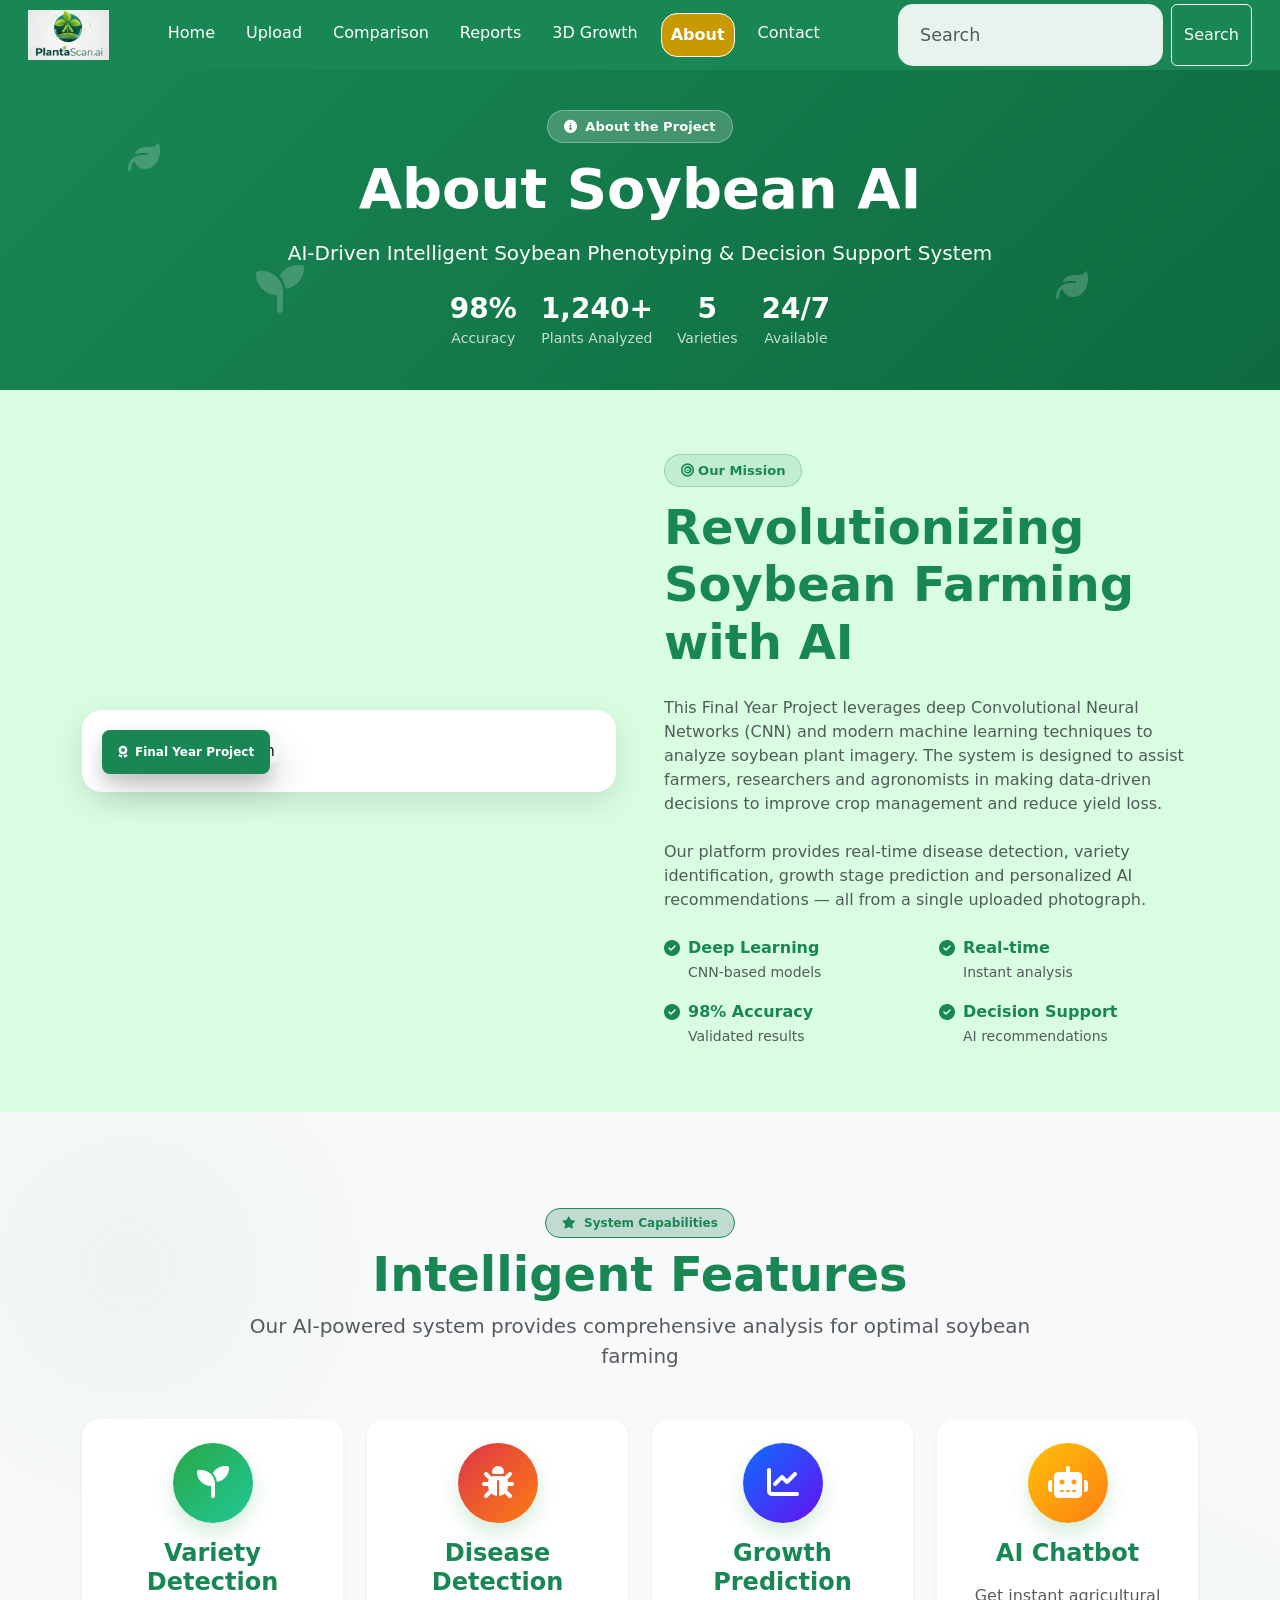
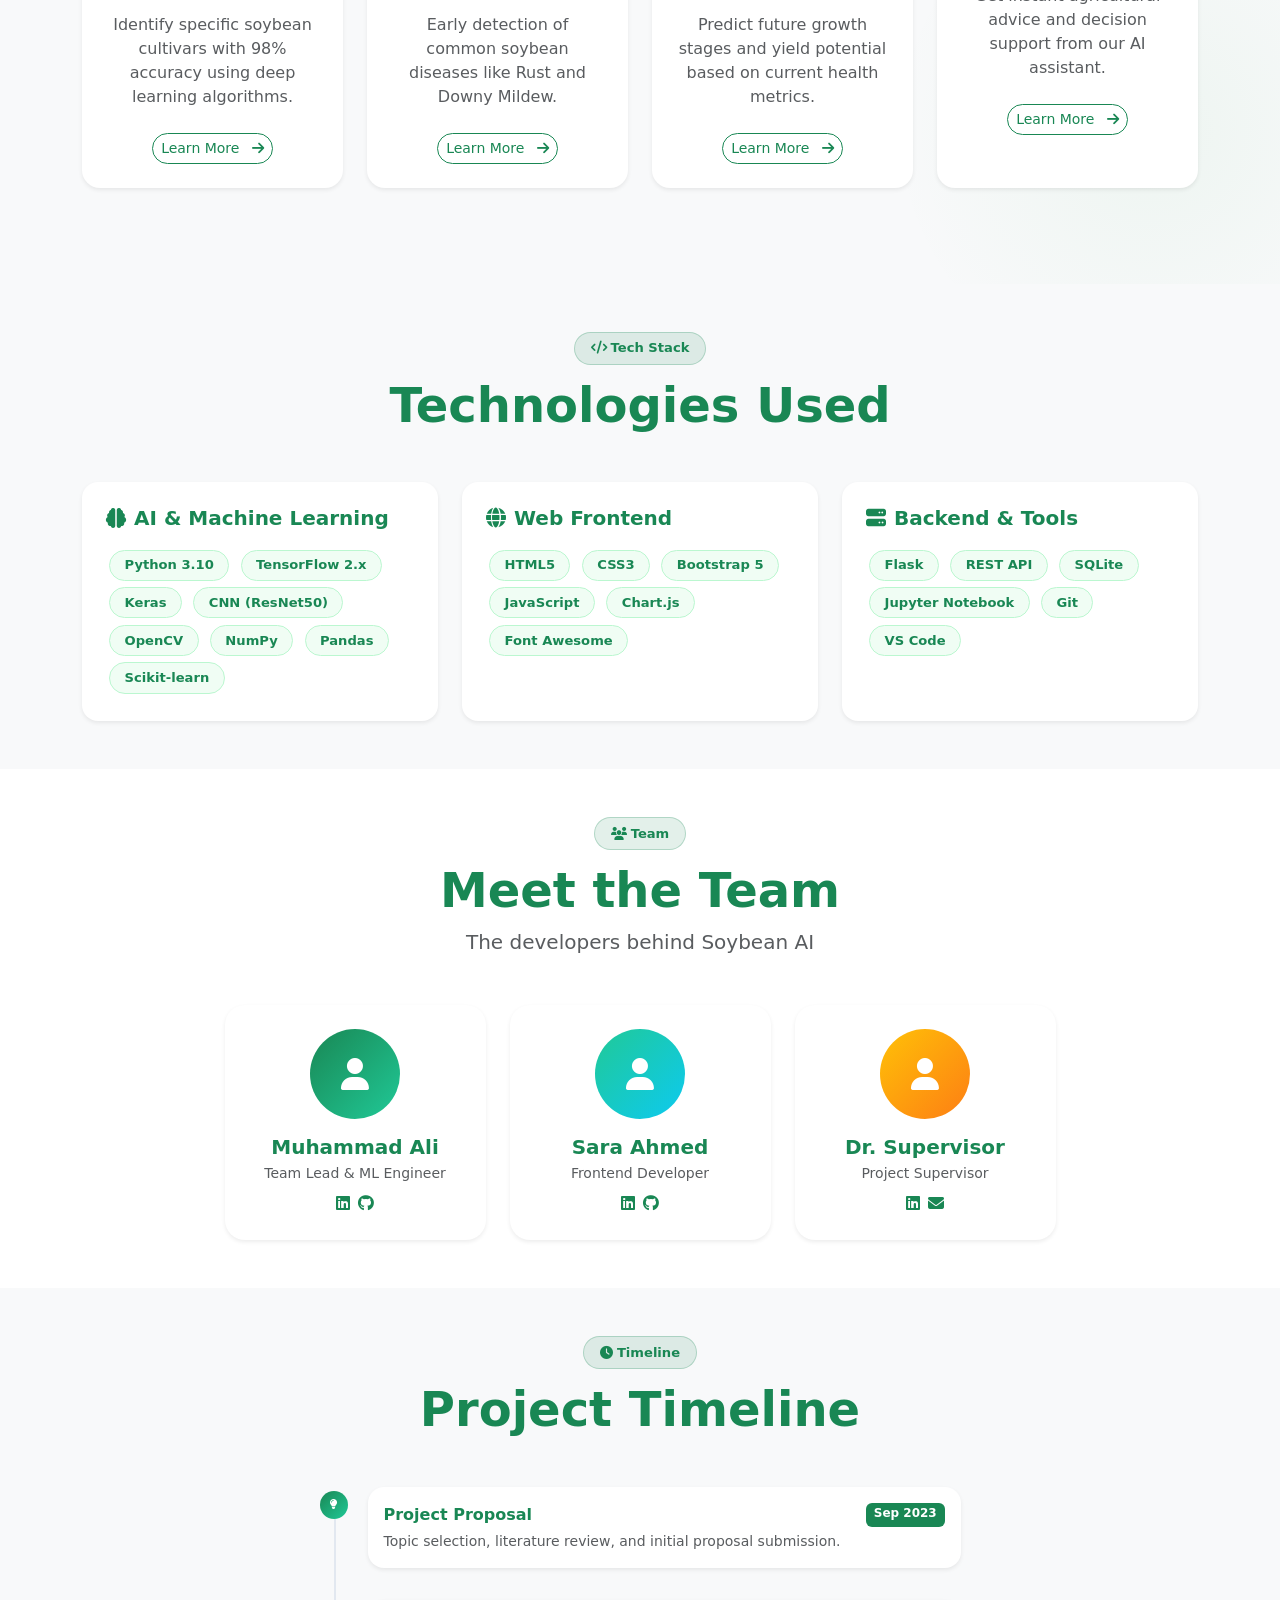
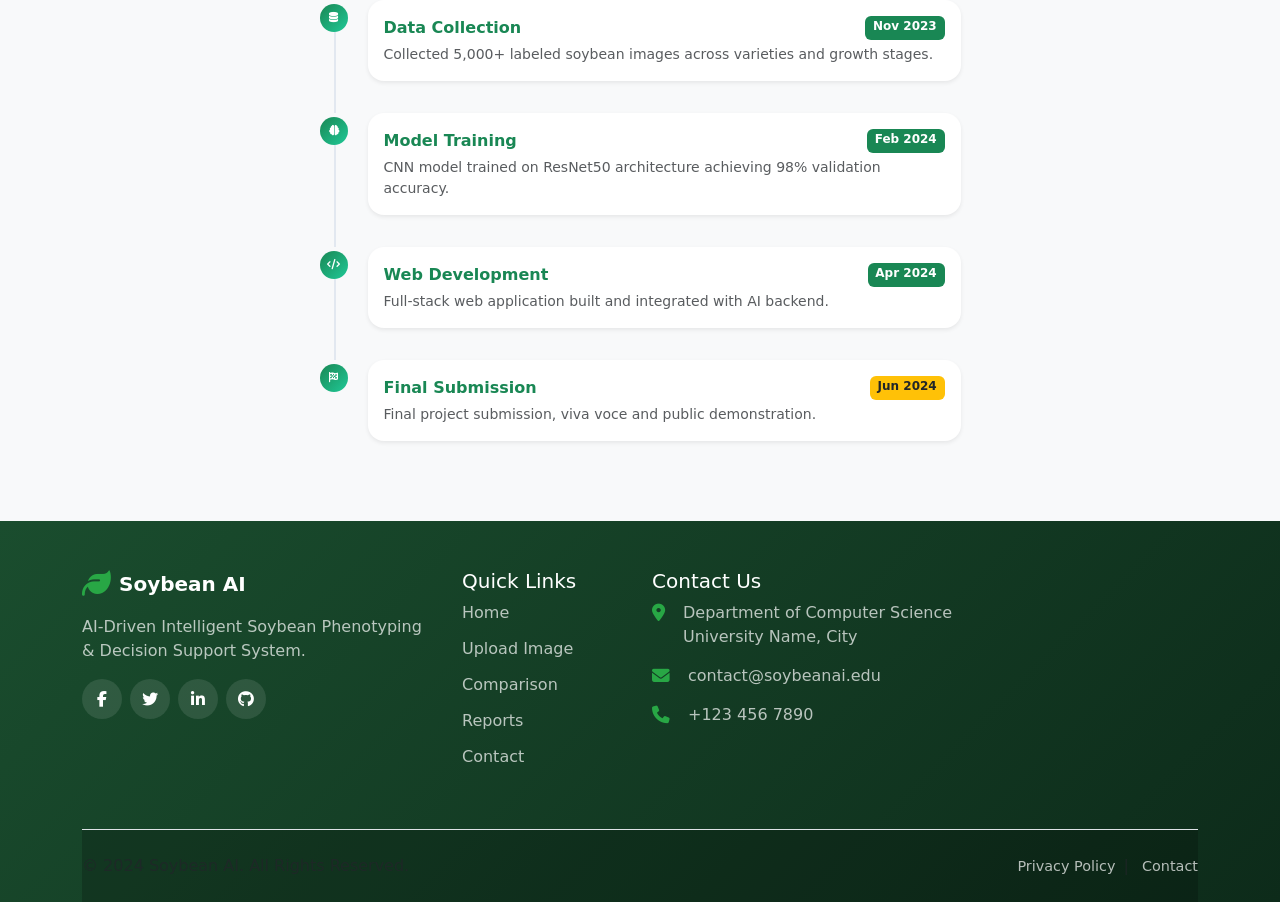
==== about.html @ 7704712b "first commit" ====
<!doctype html>
<html lang="en">
  <head>
    <meta charset="UTF-8" />
    <meta name="viewport" content="width=device-width, initial-scale=1.0" />
    <title>About – Soybean AI</title>
    <link
      href="https://cdn.jsdelivr.net/npm/bootstrap@5.3.8/dist/css/bootstrap.min.css"
      rel="stylesheet"
    />
    <link
      rel="stylesheet"
      href="https://cdnjs.cloudflare.com/ajax/libs/font-awesome/6.4.0/css/all.min.css"
    />
    <link rel="stylesheet" href="style.css" />
    <style>
      .section-badge {
        background: rgba(25, 135, 84, 0.12);
        color: #198754;
        border: 1px solid rgba(25, 135, 84, 0.25);
        border-radius: 50px;
        padding: 0.35rem 1rem;
        font-size: 0.82rem;
        font-weight: 600;
        display: inline-block;
        margin-bottom: 0.75rem;
      }
      .feature-card {
        border-radius: 18px;
        border: 1px solid #e2e8f0;
        background: #fff;
        transition: all 0.3s;
      }
      .feature-card:hover {
        transform: translateY(-6px);
        box-shadow: 0 15px 35px rgba(25, 135, 84, 0.15);
        border-color: #198754;
      }
      .icon-circle {
        width: 64px;
        height: 64px;
        border-radius: 50%;
        display: flex;
        align-items: center;
        justify-content: center;
        font-size: 1.6rem;
        color: #fff;
        margin: 0 auto 1rem;
        background: linear-gradient(135deg, #198754, #20c997);
      }
      .team-card {
        border-radius: 20px;
        overflow: hidden;
        border: none;
        transition: all 0.3s;
      }
      .team-card:hover {
        transform: translateY(-6px);
        box-shadow: 0 15px 35px rgba(0, 0, 0, 0.12);
      }
      .team-avatar {
        width: 90px;
        height: 90px;
        border-radius: 50%;
        background: linear-gradient(135deg, #198754, #20c997);
        display: flex;
        align-items: center;
        justify-content: center;
        font-size: 2rem;
        color: #fff;
        margin: 0 auto 1rem;
      }
      .tech-badge {
        background: #f0fdf4;
        color: #198754;
        border: 1px solid #bbf7d0;
        border-radius: 50px;
        padding: 0.3rem 0.9rem;
        font-size: 0.82rem;
        font-weight: 600;
        display: inline-block;
        margin: 0.2rem;
      }
      .timeline-item {
        position: relative;
        padding-left: 3rem;
        margin-bottom: 2rem;
      }
      .timeline-item::before {
        content: "";
        position: absolute;
        left: 14px;
        top: 28px;
        bottom: -2rem;
        width: 2px;
        background: #e2e8f0;
      }
      .timeline-item:last-child::before {
        display: none;
      }
      .timeline-dot {
        width: 28px;
        height: 28px;
        background: linear-gradient(135deg, #198754, #20c997);
        border-radius: 50%;
        position: absolute;
        left: 0;
        top: 4px;
        display: flex;
        align-items: center;
        justify-content: center;
        color: #fff;
        font-size: 0.7rem;
      }
      .stat-box {
        border-radius: 18px;
        background: linear-gradient(135deg, #198754, #20c997);
        color: #fff;
        padding: 2rem 1.5rem;
        text-align: center;
      }
    </style>
  </head>
  <body>
    <!-- NAVBAR -->
    <nav class="navbar navbar-expand-md navbar-dark sticky-top custom-navbar">
      <div class="container-fluid">
        <a class="navbar-brand" href="index.html"
          ><img
            src="images/Capture.PNG"
            alt="Logo"
            class="pill-rounded"
            style="height: 50px"
        /></a>
        <button
          class="navbar-toggler"
          type="button"
          data-bs-toggle="offcanvas"
          data-bs-target="#mobileMenu"
        >
          <span class="navbar-toggler-icon"></span>
        </button>
        <div class="d-none d-md-flex w-100 align-items-center">
          <ul class="navbar-nav d-flex mx-auto">
            <li class="nav-item">
              <a class="nav-link" href="index.html">Home</a>
            </li>
            <li class="nav-item">
              <a class="nav-link" href="upload.html">Upload</a>
            </li>
            <li class="nav-item">
              <a class="nav-link" href="comparison.html">Comparison</a>
            </li>
            <li class="nav-item">
              <a class="nav-link" href="reports.html">Reports</a>
            </li>
            <li class="nav-item">
              <a class="nav-link" href="growth3d.html">3D Growth</a>
            </li>
            <li class="nav-item">
              <a class="nav-link active" href="about.html">About</a>
            </li>
            <li class="nav-item">
              <a class="nav-link" href="contact.html">Contact</a>
            </li>
          </ul>
          <form class="d-flex ms-auto">
            <input
              class="form-control me-2"
              type="search"
              placeholder="Search"
            /><button class="btn btn-outline-light">Search</button>
          </form>
        </div>
      </div>
    </nav>
    <div
      class="offcanvas offcanvas-end text-bg-success"
      tabindex="-1"
      id="mobileMenu"
    >
      <div class="offcanvas-header">
        <h5 class="offcanvas-title">Menu</h5>
        <button
          type="button"
          class="btn-close btn-close-white"
          data-bs-dismiss="offcanvas"
        ></button>
      </div>
      <div class="offcanvas-body">
        <ul class="navbar-nav">
          <li class="nav-item">
            <a class="nav-link" href="index.html">Home</a>
          </li>
          <li class="nav-item">
            <a class="nav-link" href="upload.html">Upload</a>
          </li>
          <li class="nav-item">
            <a class="nav-link" href="comparison.html">Comparison</a>
          </li>
          <li class="nav-item">
            <a class="nav-link" href="reports.html">Reports</a>
          </li>
          <li class="nav-item">
            <a class="nav-link" href="growth3d.html">3D Growth</a>
          </li>
          <li class="nav-item">
            <a class="nav-link active" href="about.html">About</a>
          </li>
          <li class="nav-item">
            <a class="nav-link" href="contact.html">Contact</a>
          </li>
        </ul>
      </div>
    </div>

    <!-- PAGE HEADER -->
    <section
      style="
        min-height: 320px;
        background: linear-gradient(135deg, #198754 0%, #0d6b3f 100%);
        position: relative;
        overflow: hidden;
      "
      class="d-flex align-items-center"
    >
      <div class="floating-leaf leaf-1"><i class="fas fa-leaf"></i></div>
      <div class="floating-leaf leaf-2"><i class="fas fa-leaf"></i></div>
      <div class="floating-leaf leaf-3"><i class="fas fa-seedling"></i></div>
      <div
        class="container text-white text-center position-relative"
        style="z-index: 2"
      >
        <div
          class="section-badge"
          style="
            background: rgba(255, 255, 255, 0.2);
            color: #fff;
            border-color: rgba(255, 255, 255, 0.3);
          "
        >
          <i class="fas fa-info-circle me-2"></i>About the Project
        </div>
        <h1 class="display-4 fw-bold mb-3">About Soybean AI</h1>
        <p class="lead opacity-90 mb-4">
          AI-Driven Intelligent Soybean Phenotyping & Decision Support System
        </p>
        <div class="d-flex justify-content-center gap-4 flex-wrap">
          <div class="text-center">
            <h3 class="fw-bold mb-0">98%</h3>
            <small class="opacity-75">Accuracy</small>
          </div>
          <div class="text-center">
            <h3 class="fw-bold mb-0">1,240+</h3>
            <small class="opacity-75">Plants Analyzed</small>
          </div>
          <div class="text-center">
            <h3 class="fw-bold mb-0">5</h3>
            <small class="opacity-75">Varieties</small>
          </div>
          <div class="text-center">
            <h3 class="fw-bold mb-0">24/7</h3>
            <small class="opacity-75">Available</small>
          </div>
        </div>
      </div>
    </section>

    <!-- MISSION -->
    <section class="py-5 about-section">
      <div class="container py-3">
        <div class="row align-items-center g-5">
          <div class="col-lg-6">
            <div class="about-image-wrapper">
              <img
                src="images/hero card1.jpg"
                alt="Soybean Research"
                class="img-fluid about-image rounded-4"
              />
              <div
                class="about-badge position-absolute"
                style="top: 20px; left: 20px; z-index: 10"
              >
                <div class="badge bg-success text-white p-3 rounded-3 shadow">
                  <i class="fas fa-award me-2"></i
                  ><span class="fw-bold">Final Year Project</span>
                </div>
              </div>
            </div>
          </div>
          <div class="col-lg-6">
            <div class="section-badge">
              <i class="fas fa-bullseye me-1"></i>Our Mission
            </div>
            <h2 class="display-5 fw-bold text-success mb-4">
              Revolutionizing Soybean Farming with AI
            </h2>
            <p class="text-muted mb-4">
              This Final Year Project leverages deep Convolutional Neural
              Networks (CNN) and modern machine learning techniques to analyze
              soybean plant imagery. The system is designed to assist farmers,
              researchers and agronomists in making data-driven decisions to
              improve crop management and reduce yield loss.
            </p>
            <p class="text-muted mb-4">
              Our platform provides real-time disease detection, variety
              identification, growth stage prediction and personalized AI
              recommendations — all from a single uploaded photograph.
            </p>
            <div class="row g-3">
              <div class="col-6">
                <div class="d-flex align-items-start gap-2">
                  <i class="fas fa-check-circle text-success mt-1"></i>
                  <div>
                    <strong class="text-success d-block">Deep Learning</strong
                    ><small class="text-muted">CNN-based models</small>
                  </div>
                </div>
              </div>
              <div class="col-6">
                <div class="d-flex align-items-start gap-2">
                  <i class="fas fa-check-circle text-success mt-1"></i>
                  <div>
                    <strong class="text-success d-block">Real-time</strong
                    ><small class="text-muted">Instant analysis</small>
                  </div>
                </div>
              </div>
              <div class="col-6">
                <div class="d-flex align-items-start gap-2">
                  <i class="fas fa-check-circle text-success mt-1"></i>
                  <div>
                    <strong class="text-success d-block">98% Accuracy</strong
                    ><small class="text-muted">Validated results</small>
                  </div>
                </div>
              </div>
              <div class="col-6">
                <div class="d-flex align-items-start gap-2">
                  <i class="fas fa-check-circle text-success mt-1"></i>
                  <div>
                    <strong class="text-success d-block"
                      >Decision Support</strong
                    ><small class="text-muted">AI recommendations</small>
                  </div>
                </div>
              </div>
            </div>
          </div>
        </div>
      </div>
    </section>

    <!-- FEATURES -->
    <!-- Features Section -->
    <section class="features-section py-5 bg-light">
      <div class="container py-5">
        <!-- Section Header -->
        <div class="text-center mb-5 animate-fade-in">
          <span
            class="badge bg-success bg-opacity-25 text-success border border-success mb-2 px-3 py-2 rounded-pill"
          >
            <i class="fas fa-star me-2"></i>System Capabilities
          </span>
          <h2 class="display-5 fw-bold text-success">Intelligent Features</h2>
          <p class="lead text-muted w-75 mx-auto">
            Our AI-powered system provides comprehensive analysis for optimal
            soybean farming
          </p>
        </div>

        <!-- Features Grid -->
        <div class="row g-4">
          <!-- Feature 1: Variety Detection -->
          <div class="col-lg-3 col-md-6">
            <div
              class="feature-card h-100 border-0 shadow-sm p-4 text-center position-relative overflow-hidden"
            >
              <div class="feature-icon-wrapper mb-3">
                <div class="feature-icon">
                  <i class="fas fa-seedling"></i>
                </div>
              </div>
              <h4 class="fw-bold mb-3 text-success">Variety Detection</h4>
              <p class="text-muted mb-4">
                Identify specific soybean cultivars with 98% accuracy using deep
                learning algorithms.
              </p>
              <a href="#" class="btn btn-outline-success btn-sm rounded-pill">
                Learn More <i class="fas fa-arrow-right ms-2"></i>
              </a>
            </div>
          </div>

          <!-- Feature 2: Disease Detection -->
          <div class="col-lg-3 col-md-6">
            <div
              class="feature-card h-100 border-0 shadow-sm p-4 text-center position-relative overflow-hidden"
            >
              <div
                class="feature-icon-wrapper mb-3"
                style="background: linear-gradient(135deg, #dc3545, #fd7e14)"
              >
                <div class="feature-icon">
                  <i class="fas fa-bug"></i>
                </div>
              </div>
              <h4 class="fw-bold mb-3 text-success">Disease Detection</h4>
              <p class="text-muted mb-4">
                Early detection of common soybean diseases like Rust and Downy
                Mildew.
              </p>
              <a href="#" class="btn btn-outline-success btn-sm rounded-pill">
                Learn More <i class="fas fa-arrow-right ms-2"></i>
              </a>
            </div>
          </div>

          <!-- Feature 3: Growth Prediction -->
          <div class="col-lg-3 col-md-6">
            <div
              class="feature-card h-100 border-0 shadow-sm p-4 text-center position-relative overflow-hidden"
            >
              <div
                class="feature-icon-wrapper mb-3"
                style="background: linear-gradient(135deg, #0d6efd, #6610f2)"
              >
                <div class="feature-icon">
                  <i class="fas fa-chart-line"></i>
                </div>
              </div>
              <h4 class="fw-bold mb-3 text-success">Growth Prediction</h4>
              <p class="text-muted mb-4">
                Predict future growth stages and yield potential based on
                current health metrics.
              </p>
              <a href="#" class="btn btn-outline-success btn-sm rounded-pill">
                Learn More <i class="fas fa-arrow-right ms-2"></i>
              </a>
            </div>
          </div>

          <!-- Feature 4: AI Chatbot -->
          <div class="col-lg-3 col-md-6">
            <div
              class="feature-card h-100 border-0 shadow-sm p-4 text-center position-relative overflow-hidden"
            >
              <div
                class="feature-icon-wrapper mb-3"
                style="background: linear-gradient(135deg, #ffc107, #fd7e14)"
              >
                <div class="feature-icon">
                  <i class="fas fa-robot"></i>
                </div>
              </div>
              <h4 class="fw-bold mb-3 text-success">AI Chatbot</h4>
              <p class="text-muted mb-4">
                Get instant agricultural advice and decision support from our AI
                assistant.
              </p>
              <a href="#" class="btn btn-outline-success btn-sm rounded-pill">
                Learn More <i class="fas fa-arrow-right ms-2"></i>
              </a>
            </div>
          </div>
        </div>
      </div>
    </section>

    <!-- TECHNOLOGY STACK -->
    <section class="py-5 bg-light">
      <div class="container">
        <div class="text-center mb-5">
          <div class="section-badge">
            <i class="fas fa-code me-1"></i>Tech Stack
          </div>
          <h2 class="display-5 fw-bold text-success">Technologies Used</h2>
        </div>
        <div class="row g-4">
          <div class="col-md-4">
            <div class="card border-0 shadow-sm rounded-4 p-4 h-100">
              <h5 class="fw-bold text-success mb-3">
                <i class="fas fa-brain me-2"></i>AI & Machine Learning
              </h5>
              <div>
                <span class="tech-badge">Python 3.10</span>
                <span class="tech-badge">TensorFlow 2.x</span>
                <span class="tech-badge">Keras</span>
                <span class="tech-badge">CNN (ResNet50)</span>
                <span class="tech-badge">OpenCV</span>
                <span class="tech-badge">NumPy</span>
                <span class="tech-badge">Pandas</span>
                <span class="tech-badge">Scikit-learn</span>
              </div>
            </div>
          </div>
          <div class="col-md-4">
            <div class="card border-0 shadow-sm rounded-4 p-4 h-100">
              <h5 class="fw-bold text-success mb-3">
                <i class="fas fa-globe me-2"></i>Web Frontend
              </h5>
              <div>
                <span class="tech-badge">HTML5</span>
                <span class="tech-badge">CSS3</span>
                <span class="tech-badge">Bootstrap 5</span>
                <span class="tech-badge">JavaScript</span>
                <span class="tech-badge">Chart.js</span>
                <span class="tech-badge">Font Awesome</span>
              </div>
            </div>
          </div>
          <div class="col-md-4">
            <div class="card border-0 shadow-sm rounded-4 p-4 h-100">
              <h5 class="fw-bold text-success mb-3">
                <i class="fas fa-server me-2"></i>Backend & Tools
              </h5>
              <div>
                <span class="tech-badge">Flask</span>
                <span class="tech-badge">REST API</span>
                <span class="tech-badge">SQLite</span>
                <span class="tech-badge">Jupyter Notebook</span>
                <span class="tech-badge">Git</span>
                <span class="tech-badge">VS Code</span>
              </div>
            </div>
          </div>
        </div>
      </div>
    </section>

    <!-- TEAM -->
    <section class="py-5 bg-white">
      <div class="container">
        <div class="text-center mb-5">
          <div class="section-badge"><i class="fas fa-users me-1"></i>Team</div>
          <h2 class="display-5 fw-bold text-success">Meet the Team</h2>
          <p class="text-muted lead">The developers behind Soybean AI</p>
        </div>
        <div class="row g-4 justify-content-center">
          <div class="col-md-4 col-lg-3">
            <div class="team-card card shadow-sm p-4 text-center">
              <div class="team-avatar"><i class="fas fa-user"></i></div>
              <h5 class="fw-bold text-success mb-1">Muhammad Ali</h5>
              <p class="text-muted small mb-2">Team Lead & ML Engineer</p>
              <div class="d-flex justify-content-center gap-2">
                <a href="#" class="text-success"
                  ><i class="fab fa-linkedin"></i
                ></a>
                <a href="#" class="text-success"
                  ><i class="fab fa-github"></i
                ></a>
              </div>
            </div>
          </div>
          <div class="col-md-4 col-lg-3">
            <div class="team-card card shadow-sm p-4 text-center">
              <div
                class="team-avatar"
                style="background: linear-gradient(135deg, #20c997, #0dcaf0)"
              >
                <i class="fas fa-user"></i>
              </div>
              <h5 class="fw-bold text-success mb-1">Sara Ahmed</h5>
              <p class="text-muted small mb-2">Frontend Developer</p>
              <div class="d-flex justify-content-center gap-2">
                <a href="#" class="text-success"
                  ><i class="fab fa-linkedin"></i
                ></a>
                <a href="#" class="text-success"
                  ><i class="fab fa-github"></i
                ></a>
              </div>
            </div>
          </div>
          <div class="col-md-4 col-lg-3">
            <div class="team-card card shadow-sm p-4 text-center">
              <div
                class="team-avatar"
                style="background: linear-gradient(135deg, #ffc107, #fd7e14)"
              >
                <i class="fas fa-user"></i>
              </div>
              <h5 class="fw-bold text-success mb-1">Dr. Supervisor</h5>
              <p class="text-muted small mb-2">Project Supervisor</p>
              <div class="d-flex justify-content-center gap-2">
                <a href="#" class="text-success"
                  ><i class="fab fa-linkedin"></i
                ></a>
                <a href="#" class="text-success"
                  ><i class="fas fa-envelope"></i
                ></a>
              </div>
            </div>
          </div>
        </div>
      </div>
    </section>

    <!-- TIMELINE -->
    <section class="py-5 bg-light">
      <div class="container">
        <div class="text-center mb-5">
          <div class="section-badge">
            <i class="fas fa-clock me-1"></i>Timeline
          </div>
          <h2 class="display-5 fw-bold text-success">Project Timeline</h2>
        </div>
        <div class="row justify-content-center">
          <div class="col-lg-7">
            <div class="timeline-item">
              <div class="timeline-dot">
                <i class="fas fa-lightbulb" style="font-size: 0.65rem"></i>
              </div>
              <div class="card border-0 shadow-sm rounded-4 p-3">
                <div class="d-flex justify-content-between">
                  <strong class="text-success">Project Proposal</strong
                  ><span class="badge bg-success">Sep 2023</span>
                </div>
                <p class="text-muted small mb-0 mt-1">
                  Topic selection, literature review, and initial proposal
                  submission.
                </p>
              </div>
            </div>
            <div class="timeline-item">
              <div class="timeline-dot">
                <i class="fas fa-database" style="font-size: 0.65rem"></i>
              </div>
              <div class="card border-0 shadow-sm rounded-4 p-3">
                <div class="d-flex justify-content-between">
                  <strong class="text-success">Data Collection</strong
                  ><span class="badge bg-success">Nov 2023</span>
                </div>
                <p class="text-muted small mb-0 mt-1">
                  Collected 5,000+ labeled soybean images across varieties and
                  growth stages.
                </p>
              </div>
            </div>
            <div class="timeline-item">
              <div class="timeline-dot">
                <i class="fas fa-brain" style="font-size: 0.65rem"></i>
              </div>
              <div class="card border-0 shadow-sm rounded-4 p-3">
                <div class="d-flex justify-content-between">
                  <strong class="text-success">Model Training</strong
                  ><span class="badge bg-success">Feb 2024</span>
                </div>
                <p class="text-muted small mb-0 mt-1">
                  CNN model trained on ResNet50 architecture achieving 98%
                  validation accuracy.
                </p>
              </div>
            </div>
            <div class="timeline-item">
              <div class="timeline-dot">
                <i class="fas fa-code" style="font-size: 0.65rem"></i>
              </div>
              <div class="card border-0 shadow-sm rounded-4 p-3">
                <div class="d-flex justify-content-between">
                  <strong class="text-success">Web Development</strong
                  ><span class="badge bg-success">Apr 2024</span>
                </div>
                <p class="text-muted small mb-0 mt-1">
                  Full-stack web application built and integrated with AI
                  backend.
                </p>
              </div>
            </div>
            <div class="timeline-item">
              <div class="timeline-dot">
                <i class="fas fa-flag-checkered" style="font-size: 0.65rem"></i>
              </div>
              <div class="card border-0 shadow-sm rounded-4 p-3">
                <div class="d-flex justify-content-between">
                  <strong class="text-success">Final Submission</strong
                  ><span class="badge bg-warning text-dark">Jun 2024</span>
                </div>
                <p class="text-muted small mb-0 mt-1">
                  Final project submission, viva voce and public demonstration.
                </p>
              </div>
            </div>
          </div>
        </div>
      </div>
    </section>

    <!-- FOOTER -->
    <footer class="footer-section">
      <div class="container">
        <div class="footer-top py-5">
          <div class="row g-4">
            <div class="col-lg-4 col-md-6">
              <a
                href="#"
                class="footer-logo d-flex align-items-center gap-2 mb-3"
                ><i
                  class="fas fa-leaf"
                  style="color: #28a745; font-size: 1.8rem"
                ></i
                ><span class="fw-bold fs-5 text-white">Soybean AI</span></a
              >
              <p style="color: rgba(255, 255, 255, 0.7)">
                AI-Driven Intelligent Soybean Phenotyping & Decision Support
                System.
              </p>
              <div class="footer-social mt-3 d-flex gap-2">
                <a href="#" class="social-icon"
                  ><i class="fab fa-facebook-f"></i
                ></a>
                <a href="#" class="social-icon"
                  ><i class="fab fa-twitter"></i
                ></a>
                <a href="#" class="social-icon"
                  ><i class="fab fa-linkedin-in"></i
                ></a>
                <a href="#" class="social-icon"
                  ><i class="fab fa-github"></i
                ></a>
              </div>
            </div>
            <div class="col-lg-2 col-md-6">
              <h5 class="footer-title">Quick Links</h5>
              <ul class="footer-list">
                <li><a href="index.html">Home</a></li>
                <li><a href="upload.html">Upload Image</a></li>
                <li><a href="comparison.html">Comparison</a></li>
                <li><a href="reports.html">Reports</a></li>
                <li><a href="contact.html">Contact</a></li>
              </ul>
            </div>
            <div class="col-lg-4 col-md-6">
              <h5 class="footer-title">Contact Us</h5>
              <ul class="footer-contact-list">
                <li>
                  <i class="fas fa-map-marker-alt me-2"></i
                  ><span
                    >Department of Computer Science<br />University Name,
                    City</span
                  >
                </li>
                <li>
                  <i class="fas fa-envelope me-2"></i
                  ><span>contact@soybeanai.edu</span>
                </li>
                <li>
                  <i class="fas fa-phone me-2"></i><span>+123 456 7890</span>
                </li>
              </ul>
            </div>
          </div>
        </div>
        <div class="footer-bottom py-4 border-top">
          <div class="row align-items-center">
            <div class="col-md-6 text-center text-md-start">
              <p class="mb-0 text-muted">
                &copy; 2024 Soybean AI. All Rights Reserved.
              </p>
            </div>
            <div class="col-md-6 text-center text-md-end mt-3 mt-md-0">
              <a href="#" class="footer-link">Privacy Policy</a
              ><span class="mx-2 text-muted">|</span>
              <a href="contact.html" class="footer-link">Contact</a>
            </div>
          </div>
        </div>
      </div>
    </footer>

    <script src="https://cdn.jsdelivr.net/npm/bootstrap@5.3.8/dist/js/bootstrap.bundle.min.js"></script>
  </body>
</html>
---- style.css ----
:root {
  --primary-green: #198754;
  --secondary-green: #20c997;
  --dark-green: #198754;
  --light-green: #d8fde0;
}
body {
  margin: 0;
  padding: 0;
  background: #ffffff;
}


/* Navbar background + smooth shadow */
.custom-navbar {
  background-color: #198754;
  transition: box-shadow 0.3s ease;
  height: 70px; /* fixed navbar height */
  padding: 0 1rem;
}
.custom-navbar .navbar-brand img {
  height: 50px; /* logo height fits inside navbar */
  width: auto; /* maintain aspect ratio */
}
/* Shadow on scroll */
.custom-navbar.scrolled {
  box-shadow: 0 4px 12px rgba(0, 0, 0, 0.15);
}

/* Nav links normal + hover underline */
.custom-navbar .nav-link {
  color: rgb(255, 255, 255);
  position: relative;
  padding-bottom: 6px;
}

/* Hover underline animation */
.custom-navbar .nav-link::after {
  content: "";
  position: absolute;
  left: 0;
  bottom: 0;
  width: 0%;
  height: 2px;
  background-color: #e5b003;
  transition: width 0.3s ease;
}

.custom-navbar .nav-link:hover::after {
  width: 100%;
}

/* Active link */
.custom-navbar .nav-link.active {
  font-weight: 600;
  color: white;
  border-radius: 16px;
  background-color: #c89900;
  width: 100%;
  padding: 0.7vw;
  border: 1px solid rgb(255, 255, 255);
}

/* Offcanvas link spacing for mobile */
.offcanvas .nav-link {
  font-size: 1.1rem;
  padding: 10px 0;
}
/* Add space between each desktop navbar link */
.custom-navbar .navbar-nav .nav-item {
  margin-right: 15px; /* adjust as needed */
}

/* Remove extra margin on the last link */
.custom-navbar .navbar-nav .nav-item:last-child {
  margin-right: 0;
}
/* MOBILE OFFCANVAS LINK STYLE */
.offcanvas .nav-link {
  color: white;
  font-size: 1.1rem;
  padding: 12px 10px;
  position: relative;
  transition: all 0.3s ease;
}

/* Hover background + slide effect */
.offcanvas .nav-link:hover {
  background-color: rgba(255, 255, 255, 0.12);
  transform: translateX(6px); /* slight slide right */
  border-radius: 6px;
}
/* ============================================================
   SHARED PAGE HEADER (all inner pages)
   ============================================================ */
.inner-page-header {
  min-height: 280px;
  background: linear-gradient(135deg, #198754 0%, #0d6b3f 100%);
  position: relative;
  overflow: hidden;
  display: flex;
  align-items: center;
}
.inner-page-header .container {
  position: relative;
  z-index: 2;
}

/* ── SECTION BADGE (shared across all pages) ── */
.section-badge {
  background: rgba(25, 135, 84, 0.12);
  color: var(--primary-green);
  border: 1px solid rgba(25, 135, 84, 0.25);
  border-radius: 50px;
  padding: 0.35rem 1rem;
  font-size: 0.82rem;
  font-weight: 600;
  display: inline-block;
  margin-bottom: 0.75rem;
}
.section-badge-white {
  background: rgba(255, 255, 255, 0.2);
  color: #fff;
  border-color: rgba(255, 255, 255, 0.3);
}

/* Underline animation (same as desktop) */
.offcanvas .nav-link::after {
  content: "";
  position: absolute;
  left: 10px;
  bottom: 4px;
  width: 0%;
  height: 2px;
  background-color: #d1e7dd;
  transition: width 0.3s ease;
}

.offcanvas .nav-link:hover::after {
  width: 80%;
}

/* Active link for mobile */
.offcanvas .nav-link.active {
  font-weight: 600;
  background-color: rgba(255, 255, 255, 0.18);
  border-radius: 6px;
}

/* Hero Section Base Styles */
.hero-section {
  height: 100vh;
  min-height: 600px;
  background-image: url("images/back.png");
  background-size: cover;
  background-position: center;
  background-attachment: fixed; /* Parallax Effect */
  position: relative;
  color: white;
}
body::before {
  content: "";
  position: fixed;
  top: 0;
  left: 0;
  width: 100%;
  height: 100%;
  background: rgba(0, 0, 0, 0.5);
  z-index: -1; /* IMPORTANT: send overlay behind content */
}

Dark Green Gradient Overlay .hero-overlay {
  position: fixed;
  top: 0;
  left: 0;
  width: 100%;
  height: 100%;
  background: linear-gradient(
    135deg,
    rgba(22, 160, 132, 0.116) 0%,
    rgba(0, 51, 0, 0.85) 100%
  );
  z-index: 1;
}

/* Background Image Layer */
.hero-bg {
  background: rgba(0, 0, 0, 0.5);
  z-index: -1; /* IMPORTANT: send overlay behind content */
  position: absolute;
  top: 0;
  left: 0;
  width: 100%;
  height: 100%;
  z-index: 0;
}

/* Floating Leaf Animations */
.floating-leaf {
  position: absolute;
  color: rgba(255, 255, 255, 0.2);
  font-size: 2rem;
  z-index: 2;
  animation: float 6s ease-in-out infinite;
}

.leaf-1 {
  top: 20%;
  left: 10%;
  animation-delay: 0s;
}
.leaf-2 {
  top: 60%;
  right: 15%;
  animation-delay: 2s;
}
.leaf-3 {
  bottom: 20%;
  left: 20%;
  animation-delay: 4s;
  font-size: 3rem;
}

@keyframes float {
  0% {
    transform: translateY(0px) rotate(0deg);
    opacity: 0;
  }
  50% {
    opacity: 1;
  }
  100% {
    transform: translateY(-100px) rotate(20deg);
    opacity: 0;
  }
}

/* Text Animation Classes */
.animate-fade-in-down {
  animation: fadeInDown 1s ease-out forwards;
  opacity: 0;
  transform: translateY(-20px);
}

.animate-slide-up {
  animation: slideUp 1s ease-out forwards;
  opacity: 0;
  transform: translateY(30px);
}

.animate-fade-in {
  animation: fadeIn 1.5s ease-out forwards;
  opacity: 0;
}

/* Delays for staggered animation */
.delay-1 {
  animation-delay: 0.3s;
}
.delay-2 {
  animation-delay: 0.6s;
}

@keyframes fadeInDown {
  to {
    opacity: 1;
    transform: translateY(0);
  }
}

@keyframes slideUp {
  to {
    opacity: 1;
    transform: translateY(0);
  }
}

@keyframes fadeIn {
  to {
    opacity: 1;
  }
}

/* Button Pulse Animation */
.hero-btn {
  transition: all 0.3s ease;
  position: relative;
  overflow: hidden;
}

.hero-btn:hover {
  transform: translateY(-3px);
  box-shadow: 0 10px 20px rgba(0, 0, 0, 0.2);
}

.hero-btn::after {
  content: "";
  position: absolute;
  top: 50%;
  left: 50%;
  width: 0;
  height: 0;
  background: rgba(255, 255, 255, 0.2);
  border-radius: 50%;
  transform: translate(-50%, -50%);
  transition:
    width 0.6s,
    height 0.6s;
}

.hero-btn:hover::after {
  width: 300px;
  height: 300px;
}
/* Features Section Base */
.features-section {
  position: relative;
  overflow: hidden;
}

/* Feature Card Styles */
.feature-card {
  background: white;
  border-radius: 15px;
  transition: all 0.4s cubic-bezier(0.175, 0.885, 0.32, 1.275);
  border: 1px solid rgba(40, 167, 69, 0.1);
}

.feature-card:hover {
  transform: translateY(-10px);
  box-shadow: 0 20px 40px rgba(40, 167, 69, 0.15);
  border-color: rgba(40, 167, 69, 0.3);
}

/* Icon Wrapper */
.feature-icon-wrapper {
  width: 80px;
  height: 80px;
  margin: 0 auto;
  display: flex;
  align-items: center;
  justify-content: center;
  border-radius: 50%;
  background: linear-gradient(135deg, #28a745 0%, #20c997 100%);
  box-shadow: 0 10px 20px rgba(40, 167, 69, 0.2);
  transition: all 0.4s ease;
}

.feature-icon {
  font-size: 2rem;
  color: rgb(255, 255, 255);
}

.feature-card:hover .feature-icon-wrapper {
  transform: scale(1.1) rotate(5deg);
  box-shadow: 0 15px 30px rgba(40, 167, 69, 0.3);
}

/* Button Hover Effect */
.btn-outline-success {
  transition: all 0.3s ease;
}

.btn-outline-success:hover {
  background-color: #28a745;
  color: white;
  transform: translateX(5px);
}

/* Section Background Pattern */
.features-section::before {
  content: "";
  position: absolute;
  top: 0;
  left: 0;
  width: 100%;
  height: 100%;
  background-image:
    radial-gradient(
      circle at 10% 20%,
      rgba(40, 167, 69, 0.05) 0%,
      transparent 20%
    ),
    radial-gradient(
      circle at 90% 80%,
      rgba(40, 167, 69, 0.05) 0%,
      transparent 20%
    );
  z-index: 0;
  pointer-events: none;
}

/* Badge Animation */
.animate-fade-in {
  animation: fadeIn 1s ease-out forwards;
  opacity: 0;
}

@keyframes fadeIn {
  to {
    opacity: 1;
  }
}
/* About Section Base */
.about-section {
  background-color: #d8fde0;
  position: relative;
  overflow: hidden;
}

/* About Image Wrapper - FIXED */
.about-image-wrapper {
  position: relative;
  padding: 25px;
  background: white;
  border-radius: 20px;
  box-shadow: 0 10px 30px rgba(0, 0, 0, 0.1);
  z-index: 1;
}

/* About Image - IMPROVED */
.about-image {
  width: 100%;
  height: auto;
  object-fit: cover;
  border-radius: 20px;
  box-shadow: 0 20px 40px rgba(0, 0, 0, 0.2);
  border: 4px solid white;
  transition: all 0.4s ease;
  z-index: 1;
}

.about-image:hover {
  transform: scale(1.03);
  box-shadow: 0 25px 50px rgba(0, 0, 0, 0.3);
}

/* Floating Badge - FIXED */
.about-badge {
  position: absolute;
  top: 20px;
  left: 20px;
  z-index: 10; /* Higher than image */
  animation: floatBadge 3s ease-in-out infinite;
}

@keyframes floatBadge {
  0%,
  100% {
    transform: translateY(0);
  }
  50% {
    transform: translateY(-10px);
  }
}

/* About Icon Wrapper */
.about-icon-wrapper {
  width: 40px;
  height: 40px;
  display: flex;
  align-items: center;
  justify-content: center;
  background: rgba(40, 167, 69, 0.1);
  border-radius: 50%;
  font-size: 1.2rem;
}

/* Fade In Animation */
.animate-fade-in {
  animation: fadeIn 1s ease-out forwards;
  opacity: 0;
}

@keyframes fadeIn {
  to {
    opacity: 1;
  }
}
/* Growth Section Base */
.growth-section {
  background-color: #ffffff;
  position: relative;
  overflow: hidden;
}

/* Chart Card */
.chart-card {
  background: white;
  border-radius: 20px;
  box-shadow: 0 15px 40px rgba(0, 0, 0, 0.1);
  border: 1px solid rgba(40, 167, 69, 0.1);
}

/* Chart Container */
.chart-container {
  position: relative;
  height: 400px;
  width: 100%;
}

/* Legend Items */
.legend-item {
  padding: 10px;
  border-radius: 10px;
  transition: all 0.3s ease;
}

.legend-item:hover {
  background-color: rgba(40, 167, 70, 0.153);
  transform: translateX(5px);
}

.legend-color {
  width: 15px;
  height: 15px;
  border-radius: 50%;
  box-shadow: 0 2px 5px rgba(0, 0, 0, 0.2);
}

/* Insight Cards */
.insight-card {
  background: #f8f9fa;
  transition: all 0.3s ease;
}

.insight-card:hover {
  transform: translateY(-5px);
  box-shadow: 0 10px 20px rgba(0, 0, 0, 0.1);
}

/* Fade In Animation */
.animate-fade-in {
  animation: fadeIn 1s ease-out forwards;
  opacity: 0;
}

@keyframes fadeIn {
  to {
    opacity: 1;
  }
}

/* Responsive Adjustments */
@media (max-width: 768px) {
  .chart-container {
    height: 300px;
  }

  .display-5 {
    font-size: 2rem;
  }

  .legend-item {
    margin-bottom: 10px;
  }
}
/* Analyzed Plants Section Base */
.analyzed-plants-section {
  background-color: #f8f9fa;
  position: relative;
  overflow: hidden;
}

/* Table Card */
.analyzed-plants-section .card {
  border-radius: 20px;
  overflow: hidden;
}

/* Table Styling */
.analyzed-plants-section .table {
  margin-bottom: 0;
}

.analyzed-plants-section .table thead th {
  font-weight: 600;
  text-transform: uppercase;
  font-size: 0.85rem;
  letter-spacing: 0.5px;
  padding: 15px;
  border-bottom: 2px solid rgba(40, 167, 69, 0.2);
}

.analyzed-plants-section .table tbody td {
  padding: 15px;
  vertical-align: middle;
  border-bottom: 1px solid rgba(0, 0, 0, 0.05);
}

.analyzed-plants-section .table tbody tr:hover {
  background-color: rgba(40, 167, 69, 0.05);
  transform: scale(1.01);
  transition: all 0.3s ease;
}

/* Health Icon Styles */
.health-icon {
  font-size: 1.2rem;
  margin-right: 8px;
  display: inline-flex;
  align-items: center;
  justify-content: center;
}

.health-icon.success {
  color: #28a745;
  text-shadow: 0 0 10px rgba(40, 167, 69, 0.3);
}

.health-icon.warning {
  color: #ffc107;
  text-shadow: 0 0 10px rgba(255, 193, 7, 0.3);
}

.health-icon.danger {
  color: #dc3545;
  text-shadow: 0 0 10px rgba(220, 53, 69, 0.3);
}

.health-icon.info {
  color: #17a2b8;
  text-shadow: 0 0 10px rgba(23, 162, 184, 0.3);
}

/* Button Hover Effect */
.btn-outline-success {
  transition: all 0.3s ease;
}

.btn-outline-success:hover {
  background-color: #28a745;
  color: white;
  transform: scale(1.05);
}

/* Stat Boxes */
.stat-box {
  transition: all 0.3s ease;
  border: 1px solid rgba(40, 167, 69, 0.1);
}

.stat-box:hover {
  transform: translateY(-5px);
  box-shadow: 0 10px 20px rgba(0, 0, 0, 0.1);
  border-color: rgba(40, 167, 69, 0.3);
}

.stat-icon {
  background: rgba(40, 167, 69, 0.1);
  border-radius: 50%;
  padding: 10px;
}

/* Fade In Animation */
.animate-fade-in {
  animation: fadeIn 1s ease-out forwards;
  opacity: 0;
}

@keyframes fadeIn {
  to {
    opacity: 1;
  }
}

/* Responsive Adjustments */
@media (max-width: 768px) {
  .table-responsive {
    font-size: 0.85rem;
  }

  .display-5 {
    font-size: 2rem;
  }

  .table thead {
    display: none;
  }

  .table tbody tr {
    display: block;
    margin-bottom: 15px;
    padding: 15px;
    background: white;
    border-radius: 10px;
  }

  .table tbody td {
    display: flex;
    justify-content: space-between;
    padding: 8px 0;
    border-bottom: 1px solid rgba(0, 0, 0, 0.05);
  }

  .table tbody td::before {
    content: attr(data-label);
    font-weight: 600;
    color: #28a745;
  }
}
/* Quick Actions Section Base */
.quick-actions-section {
  background: linear-gradient(
    135deg,
    rgba(40, 167, 69, 0.05) 0%,
    rgba(0, 51, 0, 0.05) 100%
  );
  position: relative;
  overflow: hidden;
}

/* Action Card Styles */
.action-card {
  background: white;
  border-radius: 20px;
  transition: all 0.4s cubic-bezier(0.175, 0.885, 0.32, 1.275);
  cursor: pointer;
  border: 2px solid transparent;
}

.action-card:hover {
  transform: translateY(-10px);
  box-shadow: 0 20px 40px rgba(40, 167, 69, 0.2);
  border-color: rgba(40, 167, 69, 0.3);
}

/* Action Icon Wrapper */
.action-icon-wrapper {
  width: 80px;
  height: 80px;
  margin: 0 auto;
  display: flex;
  align-items: center;
  justify-content: center;
  border-radius: 50%;
  background: linear-gradient(135deg, #28a745 0%, #20c997 100%);
  box-shadow: 0 10px 20px rgba(40, 167, 69, 0.2);
  transition: all 0.4s ease;
}

.action-icon-wrapper i {
  font-size: 2rem;
  color: white;
}

.action-card:hover .action-icon-wrapper {
  transform: scale(1.1) rotate(5deg);
  box-shadow: 0 15px 30px rgba(40, 167, 69, 0.3);
}

/* Button Hover Effect */
.btn-outline-success {
  transition: all 0.3s ease;
}

.btn-outline-success:hover {
  background-color: #28a745;
  color: white;
  transform: translateX(5px);
}

/* Quick Actions Grid */
.quick-actions-grid {
  display: flex;
  flex-wrap: wrap;
  gap: 15px;
  justify-content: center;
}

.quick-action-item {
  display: flex;
  align-items: center;
  gap: 10px;
  padding: 12px 20px;
  background: white;
  color: #198754;
  border-radius: 50px;
  box-shadow: 0 5px 15px rgba(0, 0, 0, 0.05);
  transition: all 0.3s ease;
  cursor: pointer;
  border: 1px solid rgba(40, 167, 69, 0.1);
}

.quick-action-item:hover {
  background: #28a745;
  color: white;
  transform: translateY(-3px);
  box-shadow: 0 10px 20px rgba(40, 167, 69, 0.2);
}

.quick-action-item i {
  font-size: 1.2rem;
  color: #28a745;
  transition: all 0.3s ease;
}

.quick-action-item:hover i {
  color: white;
}

/* Fade In Animation */
.animate-fade-in {
  animation: fadeIn 1s ease-out forwards;
  opacity: 0;
}

@keyframes fadeIn {
  to {
    opacity: 1;
  }
}

/* Container */

.chatbot-container {
  position: fixed;
  bottom: 30px;
  right: 30px;
  z-index: 999;
}

/* Button */

.chatbot-float-btn {
  width: 60px;
  height: 60px;
  border-radius: 50%;
  border: none;
  background: #28a745;
  color: white;
  font-size: 22px;
  cursor: pointer;
  box-shadow: 0 10px 25px rgba(0, 0, 0, 0.2);
}
/* Pulse Animation for Chatbot Button */

.chatbot-float-btn {
  width: 60px;
  height: 60px;
  border-radius: 50%;
  border: none;
  background: #28a745;
  color: white;
  font-size: 22px;
  cursor: pointer;
  box-shadow: 0 10px 25px rgba(0, 0, 0, 0.2);
  position: relative;

  animation: pulse 2s infinite;
}

/* Pulse Effect */

@keyframes pulse {
  0% {
    box-shadow: 0 0 0 0 rgba(40, 167, 69, 0.7);
  }

  70% {
    box-shadow: 0 0 0 20px rgba(40, 167, 69, 0);
  }

  100% {
    box-shadow: 0 0 0 0 rgba(40, 167, 69, 0);
  }
}

/* Chat Window */

.chatbot-window {
  position: absolute;
  bottom: 80px;
  right: 0;
  width: 340px;
  height: 460px;
  background: white;
  border-radius: 12px;
  display: none;
  flex-direction: column;
  box-shadow: 0 20px 40px rgba(0, 0, 0, 0.2);
  overflow: hidden;
}

.chatbot-window.active {
  display: flex;
}

/* Header */

.chatbot-header {
  background: linear-gradient(135deg, #28a745, #20c997);
  color: white;
  padding: 15px;
  display: flex;
  justify-content: space-between;
  align-items: center;
}

.chatbot-header-info {
  display: flex;
  align-items: center;
  gap: 10px;
}

.chatbot-avatar {
  width: 40px;
  height: 40px;
  background: rgba(255, 255, 255, 0.2);
  border-radius: 50%;
  display: flex;
  align-items: center;
  justify-content: center;
}

.chatbot-close {
  border: none;
  background: none;
  color: white;
  font-size: 18px;
  cursor: pointer;
}

/* Messages */

.chatbot-messages {
  flex: 1;
  padding: 15px;
  overflow-y: auto;
  background: #f6f6f6;
}

.message {
  margin-bottom: 12px;
}

.message-content {
  padding: 10px 14px;
  border-radius: 12px;
  max-width: 75%;
  font-size: 14px;
}

.bot-message .message-content {
  background: white;
  color: black;
}

.user-message {
  display: flex;
  justify-content: flex-end;
}

.user-message .message-content {
  background: #28a745;
  color: white;
}

/* Quick questions */

.chatbot-quick-questions {
  padding: 10px;
  border-top: 1px solid #eee;
}

.quick-question-btn {
  width: 100%;
  margin-bottom: 6px;
  padding: 8px;
  border-radius: 8px;
  border: 1px solid #ddd;
  background: #f9f9f9;
  cursor: pointer;
}

/* Input */

.chatbot-input-area {
  display: flex;
  gap: 8px;
  padding: 10px;
  border-top: 1px solid #eee;
}

.chatbot-input {
  flex: 1;
  padding: 10px;
  border-radius: 20px;
  border: 1px solid #ddd;
}

.chatbot-send-btn {
  width: 40px;
  height: 40px;
  border-radius: 50%;
  border: none;
  background: #28a745;
  color: white;
  cursor: pointer;
}

/* Responsive Adjustments */
@media (max-width: 768px) {
  .action-card {
    margin-bottom: 20px;
  }

  .action-icon-wrapper {
    width: 60px;
    height: 60px;
  }

  .action-icon-wrapper i {
    font-size: 1.5rem;
  }

  .display-5 {
    font-size: 2rem;
  }

  .quick-actions-grid {
    flex-direction: column;
    align-items: center;
  }

  .quick-action-item {
    width: 100%;
    max-width: 300px;
    justify-content: center;
  }
}
/* Quick Actions Section Base */
.quick-actions-section {
  background: linear-gradient(
    135deg,
    rgba(40, 167, 69, 0.05) 0%,
    rgba(0, 51, 0, 0.05) 100%
  );
  position: relative;
  overflow: hidden;
}

/* Action Card Styles */
.action-card {
  background: white;
  border-radius: 20px;
  transition: all 0.4s cubic-bezier(0.175, 0.885, 0.32, 1.275);
  cursor: pointer;
  border: 2px solid transparent;
}

.action-card:hover {
  transform: translateY(-10px);
  box-shadow: 0 20px 40px rgba(40, 167, 69, 0.2);
  border-color: rgba(40, 167, 69, 0.3);
}

/* Action Icon Wrapper */
.action-icon-wrapper {
  width: 80px;
  height: 80px;
  margin: 0 auto;
  display: flex;
  align-items: center;
  justify-content: center;
  border-radius: 50%;
  background: linear-gradient(135deg, #28a745 0%, #20c997 100%);
  box-shadow: 0 10px 20px rgba(40, 167, 69, 0.2);
  transition: all 0.4s ease;
}

.action-icon-wrapper i {
  font-size: 2rem;
  color: white;
}

.action-card:hover .action-icon-wrapper {
  transform: scale(1.1) rotate(5deg);
  box-shadow: 0 15px 30px rgba(40, 167, 69, 0.3);
}

/* Button Hover Effect */
.btn-outline-success {
  transition: all 0.3s ease;
}

.btn-outline-success:hover {
  background-color: #28a745;
  color: white;
  transform: translateX(5px);
}

/* Quick Actions Grid */
.quick-actions-grid {
  display: flex;
  flex-wrap: wrap;
  gap: 15px;
  justify-content: center;
}

.quick-action-item {
  display: flex;
  align-items: center;
  gap: 10px;
  padding: 12px 20px;
  background: white;
  border-radius: 50px;
  box-shadow: 0 5px 15px rgba(0, 0, 0, 0.05);
  transition: all 0.3s ease;
  cursor: pointer;
  border: 1px solid rgba(40, 167, 69, 0.1);
}

.quick-action-item:hover {
  background: #28a745;
  color: white;
  transform: translateY(-3px);
  box-shadow: 0 10px 20px rgba(40, 167, 69, 0.2);
}

.quick-action-item i {
  font-size: 1.2rem;
  color: #28a745;
  transition: all 0.3s ease;
}

.quick-action-item:hover i {
  color: white;
}

/* Fade In Animation */
.animate-fade-in {
  animation: fadeIn 1s ease-out forwards;
  opacity: 0;
}

@keyframes fadeIn {
  to {
    opacity: 1;
  }
}
/* Footer Section Base */
.footer-section {
  background: linear-gradient(135deg, #1a4d2e 0%, #0d2b1a 100%);
  color: white;
  position: relative;
}

/* Footer Top */
.footer-top {
  position: relative;
  z-index: 1;
}

/* Footer Logo */
.footer-logo {
  display: inline-flex;
  align-items: center;
  font-size: 1.5rem;
  color: white;
  text-decoration: none;
  transition: all 0.3s ease;
}

.footer-logo:hover {
  color: #28a745;
  transform: translateX(5px);
}

.footer-logo i {
  color: #28a745;
  font-size: 1.8rem;
}

/* Footer Brand */
.footer-brand p {
  color: rgba(255, 255, 255, 0.7);
  line-height: 1.8;
}

/* Social Icons */
.footer-social {
  display: flex;
  gap: 12px;
}

.social-icon {
  width: 40px;
  height: 40px;
  display: flex;
  align-items: center;
  justify-content: center;
  background: rgba(255, 255, 255, 0.1);
  border-radius: 50%;
  color: white;
  text-decoration: none;
  transition: all 0.3s ease;
}

.social-icon:hover {
  background: #28a745;
  transform: translateY(-5px);
  box-shadow: 0 5px 15px rgba(40, 167, 69, 0.3);
}

/* Footer Links */
.footer-links h5 {
  color: white;
  font-size: 1.1rem;
  margin-bottom: 20px;
  position: relative;
  padding-bottom: 10px;
}

.footer-links h5::after {
  content: "";
  position: absolute;
  left: 0;
  bottom: 0;
  width: 40px;
  height: 3px;
  background: #28a745;
  border-radius: 2px;
}

.footer-list {
  list-style: none;
  padding: 0;
  margin: 0;
}

.footer-list li {
  margin-bottom: 12px;
}

.footer-list a {
  color: rgba(255, 255, 255, 0.7);
  text-decoration: none;
  transition: all 0.3s ease;
  display: inline-block;
}

.footer-list a:hover {
  color: #28a745;
  transform: translateX(5px);
}

/* Footer Contact */
.footer-contact-list {
  list-style: none;
  padding: 0;
  margin: 0;
}

.footer-contact-list li {
  margin-bottom: 15px;
  color: rgba(255, 255, 255, 0.7);
  display: flex;
  align-items: flex-start;
  gap: 10px;
}

.footer-contact-list li i {
  color: #28a745;
  font-size: 1.1rem;
  margin-top: 3px;
}

/* Footer Bottom */
.footer-bottom {
  background: rgba(0, 0, 0, 0.2);
}

.footer-link {
  color: rgba(255, 255, 255, 0.7);
  text-decoration: none;
  font-size: 0.9rem;
  transition: all 0.3s ease;
}

.footer-link:hover {
  color: #28a745;
}

/* Scroll to Top Button */
.scroll-to-top {
  position: fixed;
  bottom: 100px;
  right: 30px;
  width: 45px;
  height: 45px;
  background: #28a745;
  color: white;
  border: none;
  border-radius: 50%;
  cursor: pointer;
  display: none;
  align-items: center;
  justify-content: center;
  font-size: 1.2rem;
  box-shadow: 0 5px 15px rgba(40, 167, 69, 0.4);
  transition: all 0.3s ease;
  z-index: 9998;
}

.scroll-to-top:hover {
  background: #20c997;
  transform: translateY(-5px);
}

.scroll-to-top.show {
  display: flex;
}

/* Responsive Adjustments */
@media (max-width: 768px) {
  .footer-section {
    margin-top: 30px;
  }

  .footer-logo {
    font-size: 1.2rem;
  }

  .footer-links h5 {
    font-size: 1rem;
  }

  .footer-contact-list li {
    flex-direction: column;
    align-items: flex-start;
  }

  .footer-bottom {
    text-align: center;
  }

  .scroll-to-top {
    bottom: 90px;
    right: 20px;
  }
}

/* UPLOAD PAGE CSS */

.page-header {
  height: 50vh;
  background: url("images/Gemini_Generated_Image_9lzp1y9lzp1y9lzp.png");
  background-repeat: no-repeat;
  background-attachment: fixed;
  background-size: cover;
  color: white;
  padding: 3rem 0;
  margin-bottom: 0;
  box-shadow: 0 4px 20px rgba(40, 167, 69, 0.3);
  position: relative;
  overflow: hidden;
  margin-bottom: 0 !important;
}

.page-header::before {
  content: "";
  position: absolute;
  top: 0;
  left: 0;
  right: 0;
  bottom: 0;
  background: url('data:image/svg+xml,<svg xmlns="http://www.w3.org/2000/svg" viewBox="0 0 100 100"><defs><pattern id="grain" width="20" height="20" patternUnits="userSpaceOnUse"><circle cx="10" cy="10" r="1" fill="rgba(255,255,255,0.1)"/></pattern></defs><rect width="100" height="100" fill="url(%23grain)"/></svg>');
  opacity: 0.3;
}

.page-header .container {
  position: relative;
  z-index: 2;
}

.header-title {
  font-size: 2.5rem;
  font-weight: 700;
  margin-bottom: 1rem;
  text-shadow: 2px 2px 4px rgba(0, 0, 0, 0.3);
  line-height: 1.2;
}

.header-subtitle {
  font-size: 1.3rem;
  font-weight: 400;
  opacity: 0.95;
  margin-bottom: 0;
  line-height: 1.5;
}

.header-icon {
  font-size: 1rem;
  margin-bottom: 1rem;
  opacity: 0.9;
}

.soybean-badge {
  background: rgba(255, 255, 255, 0.2);
  backdrop-filter: blur(10px);
  border: 1px solid rgba(255, 255, 255, 0.3);
  border-radius: 25px;
  padding: 0.5rem 1.5rem;
  font-size: 0.9rem;
  font-weight: 500;
  display: inline-flex;
  align-items: center;
  gap: 0.5rem;
  margin-bottom: 1rem;
}

.fade-in {
  animation: fadeInUp 1s ease-out;
}

@keyframes fadeInUp {
  from {
    opacity: 0;
    transform: translateY(30px);
  }
  to {
    opacity: 1;
    transform: translateY(0);
  }
}

/* Responsive Design */
@media (max-width: 768px) {
  .header-title {
    font-size: 2.5rem;
  }

  .header-subtitle {
    font-size: 1.1rem;
  }

  .header-icon {
    font-size: 3rem;
  }

  .page-header {
    padding: 2rem 0;
  }
}

@media (max-width: 576px) {
  .header-title {
    font-size: 2rem;
  }

  .page-header {
    padding: 1.5rem 0;
  }
}
/* ... existing styles ... */

/* Quality Tips Section */
.quality-tips-section {
  background: linear-gradient(135deg, #f8f9fa 0%, white 100%);
}

.tips-card {
  border-radius: 25px;
  background: rgba(255, 255, 255, 0.95);
  backdrop-filter: blur(20px);
  border: 1px solid rgba(255, 255, 255, 0.3);
}

.tips-icon {
  font-size: 3rem;
  color: #ffc107;
  background: linear-gradient(135deg, #ffc107, #ffed4e);
  -webkit-background-clip: text;
  -webkit-text-fill-color: transparent;
  background-clip: text;
  margin-bottom: 1rem;
  filter: drop-shadow(0 2px 4px rgba(255, 193, 7, 0.3));
}

.tips-title {
  font-size: 2.3rem;
  font-weight: 700;
  color: #2c3e50;
  margin-bottom: 0;
}

.tip-item {
  display: flex;
  gap: 1rem;
  padding: 1.5rem;
  background: white;
  border-radius: 18px;
  box-shadow: 0 4px 15px rgba(0, 0, 0, 0.08);
  transition: all 0.3s ease;
  border-left: 4px solid var(--primary-green);
}

.tip-item:hover {
  transform: translateY(-3px);
  box-shadow: 0 8px 25px rgba(0, 0, 0, 0.12);
}

.tip-number {
  width: 45px;
  height: 45px;
  background: linear-gradient(
    135deg,
    var(--primary-green),
    var(--secondary-green)
  );
  color: white;
  border-radius: 50%;
  display: flex;
  align-items: center;
  justify-content: center;
  font-weight: 700;
  font-size: 1.3rem;
  flex-shrink: 0;
  box-shadow: 0 4px 12px rgba(40, 167, 69, 0.3);
}

.tip-title-text {
  color: #2c3e50;
  font-weight: 600;
  margin-bottom: 0.25rem;
  font-size: 1.1rem;
}

.tip-desc {
  color: #6c757d;
  margin-bottom: 0;
  line-height: 1.5;
}

.tips-visual {
  position: relative;
}

.example-image {
  max-height: 400px;
  object-fit: cover;
  border-radius: 20px;
  box-shadow: 0 15px 35px rgba(0, 0, 0, 0.15);
  transition: all 0.3s ease;
}

.example-image:hover {
  transform: scale(1.02);
  box-shadow: 0 20px 45px rgba(0, 0, 0, 0.2);
}

.visual-label {
  background: rgba(40, 167, 69, 0.1);
  color: var(--primary-green);
  padding: 0.75rem 1.5rem;
  border-radius: 25px;
  font-size: 1rem;
  border: 2px solid rgba(40, 167, 69, 0.2);
}

/* Animations */
@keyframes fadeInUp {
  from {
    opacity: 0;
    transform: translateY(40px);
  }
  to {
    opacity: 1;
    transform: translateY(0);
  }
}

.fade-in-up {
  animation: fadeInUp 0.8s ease-out;
}

/* Responsive */
@media (max-width: 992px) {
  .tips-visual {
    margin-top: 2rem;
  }
}

@media (max-width: 768px) {
  .tips-title {
    font-size: 2rem;
  }

  .tip-item {
    flex-direction: column;
    text-align: center;
  }

  .tip-number {
    align-self: flex-start;
  }
}
/* Upload Section Styles */
.upload-section {
  background-color: #d8fde0;
  min-height: 10vh;
  display: flex;
  align-items: center;
}

.upload-card {
  border-radius: 20px;
  background: rgba(255, 255, 255, 0.95);
  backdrop-filter: blur(20px);
  transition: all 0.3s ease;
}

.upload-card:hover {
  transform: translateY(-5px);
  box-shadow: 0 20px 40px rgba(40, 167, 69, 0.2) !important;
}

.upload-icon {
  font-size: 4rem;
  color: var(--primary-green);
  margin-bottom: 1rem;
}

.upload-title {
  font-size: 2rem;
  font-weight: 700;
  color: #2c3e50;
  margin-bottom: 0.5rem;
}

.upload-subtitle {
  font-size: 1.1rem;
  max-width: 400px;
  margin: 0 auto;
}

.upload-area {
  position: relative;
}

.upload-zone {
  border: 3px dashed #dee2e6;
  border-radius: 20px;
  padding: 4rem 2rem;
  background: linear-gradient(145deg, #f8f9fa, #e9ecef);
  transition: all 0.3s ease;
  cursor: pointer;
  position: relative;
  overflow: hidden;
}

.upload-zone:hover,
.upload-zone.dragover {
  border-color: var(--primary-green);
  background: linear-gradient(145deg, var(--light-green), #f0fff4);
  transform: scale(1.02);
}

.upload-zone.dragover::before {
  content: "";
  position: absolute;
  top: 0;
  left: 0;
  right: 0;
  bottom: 0;
  background: rgba(40, 167, 69, 0.1);
  animation: pulse 1.5s infinite;
}

.upload-placeholder-icon {
  font-size: 5rem;
  color: #6c757d;
  margin-bottom: 1rem;
  display: block;
}

.upload-placeholder-text {
  font-size: 1.4rem;
  font-weight: 600;
  color: #495057;
  margin-bottom: 0.5rem;
}

.upload-placeholder-subtext {
  color: #6c757d;
  font-weight: 500;
  margin-bottom: 2rem;
}

.upload-btn {
  background: linear-gradient(
    135deg,
    var(--primary-green),
    var(--secondary-green)
  );
  border: none;
  border-radius: 50px;
  padding: 1rem 2.5rem;
  font-size: 1.1rem;
  font-weight: 600;
  transition: all 0.3s ease;
  box-shadow: 0 4px 15px rgba(40, 167, 69, 0.3);
}

.upload-btn:hover {
  transform: translateY(-2px);
  box-shadow: 0 8px 25px rgba(40, 167, 69, 0.4);
  color: white !important;
}

/* Image Preview Styles */
.image-preview-container {
  animation: slideInUp 0.5s ease-out;
}

.image-preview-wrapper {
  position: relative;
  max-width: 350px;
  margin: 0 auto 0 0;
}

#previewImage {
  max-height: 300px;
  object-fit: cover;
  border-radius: 15px;
  box-shadow: 0 10px 30px rgba(0, 0, 0, 0.2);
}

.btn-remove-image {
  position: absolute;
  top: -10px;
  right: -10px;
  width: 40px;
  height: 40px;
  border-radius: 50%;
  background: #dc3545;
  border: none;
  color: white;
  display: flex;
  align-items: center;
  justify-content: center;
  font-size: 1.2rem;
  box-shadow: 0 4px 15px rgba(220, 53, 69, 0.4);
  transition: all 0.3s ease;
  cursor: pointer;
}

.btn-remove-image:hover {
  background: #c82333;
  transform: scale(1.1);
}

.preview-info h5 {
  color: #2c3e50;
  font-weight: 600;
  margin-bottom: 1.5rem;
  word-break: break-all;
}

.preview-details {
  margin-bottom: 2rem;
}

.detail-item {
  display: flex;
  align-items: center;
  gap: 0.5rem;
  margin-bottom: 0.75rem;
  color: #6c757d;
  font-size: 0.95rem;
}

.detail-item i {
  color: var(--primary-green);
  width: 18px;
}

#analyzeBtn {
  background: linear-gradient(135deg, var(--primary-green), var(--dark-green));
  border: none;
  border-radius: 12px;
  padding: 1rem 2rem;
  font-size: 1.1rem;
  font-weight: 600;
  box-shadow: 0 6px 20px rgba(40, 167, 69, 0.3);
  transition: all 0.3s ease;
}

#analyzeBtn:hover {
  transform: translateY(-2px);
  box-shadow: 0 10px 30px rgba(40, 167, 69, 0.4);
  color: white !important;
}

/* Animations */
@keyframes slideInUp {
  from {
    opacity: 0;
    transform: translateY(30px);
  }
  to {
    opacity: 1;
    transform: translateY(0);
  }
}

@keyframes pulse {
  0%,
  100% {
    opacity: 1;
  }
  50% {
    opacity: 0.5;
  }
}

.fade-in-up {
  animation: slideInUp 0.8s ease-out;
}

/* Responsive */
@media (max-width: 768px) {
  .upload-card {
    margin: 0 1rem;
  }

  .upload-zone {
    padding: 3rem 1.5rem;
  }

  .upload-title {
    font-size: 1.7rem;
  }

  .image-preview-wrapper {
    margin-bottom: 1.5rem;
  }

  .image-preview-container .row > * {
    margin-bottom: 1.5rem;
  }
}

/* ... existing styles ... */

/* Form Section Styles */
.form-section {
  background: linear-gradient(to bottom, #f8f9fa, #e9ecef);
}

.form-card {
  border-radius: 25px;
  overflow: hidden;
  backdrop-filter: blur(10px);
  transition: all 0.3s ease;
}

.form-card:hover {
  transform: translateY(-8px);
}

.bg-gradient-primary {
  background: linear-gradient(135deg, var(--primary-green), var(--dark-green));
}

.form-icon {
  font-size: 3.5rem;
  opacity: 0.9;
  margin-bottom: 1rem;
}

.form-title {
  font-size: 2.2rem;
  font-weight: 700;
}

.form-subtitle {
  font-size: 1.1rem;
  opacity: 0.9;
}

.form-control,
.form-select {
  border-radius: 15px;
  border: 2px solid #e9ecef;
  padding: 1rem 1.25rem;
  font-size: 1.1rem;
  transition: all 0.3s ease;
  background: rgba(255, 255, 255, 0.9);
}

.form-control:focus,
.form-select:focus {
  border-color: var(--primary-green);
  box-shadow: 0 0 0 0.25rem rgba(40, 167, 69, 0.15);
  background: white;
}

.input-group-text {
  border-radius: 15px 0 0 15px;
  background: var(--primary-green);
  color: white;
  border: none;
  font-weight: 600;
}

.form-label {
  color: #2c3e50;
  margin-bottom: 0.75rem;
}

.form-text {
  color: #6c757d;
  font-size: 0.95rem;
}

.form-check-input:checked {
  background-color: var(--primary-green);
  border-color: var(--primary-green);
}

.form-switch .form-check-input:focus {
  border-color: var(--primary-green);
  box-shadow: 0 0 0 0.25rem rgba(40, 167, 69, 0.15);
}

/* Buttons */
#submitForm {
  background: linear-gradient(
    135deg,
    var(--primary-green),
    var(--secondary-green)
  );
  border: none;
  box-shadow: 0 6px 20px rgba(40, 167, 69, 0.3);
}

#submitForm:hover {
  transform: translateY(-2px);
  box-shadow: 0 10px 30px rgba(40, 167, 69, 0.4);
}

/* Responsive */
@media (max-width: 768px) {
  .form-card-body {
    padding: 2rem 1.5rem;
  }

  .form-title {
    font-size: 1.8rem;
  }

  .d-flex.gap-3 {
    flex-direction: column;
  }

  .d-flex.gap-2 {
    flex-direction: column;
    width: 100%;
  }
}
/* ... existing styles ... */

/* Main Analyze Button */
.main-analyze-btn {
  background: linear-gradient(
    135deg,
    var(--primary-green),
    var(--secondary-green)
  );
  border: none;
  border-radius: 15px;
  padding: 1.2rem 2.5rem;
  font-size: 1.2rem;
  font-weight: 700;
  box-shadow: 0 8px 25px rgba(40, 167, 69, 0.3);
  transition: all 0.3s ease;
  position: relative;
  overflow: hidden;
}

.main-analyze-btn:hover:not(:disabled) {
  transform: translateY(-3px);
  box-shadow: 0 12px 35px rgba(40, 167, 69, 0.4);
}

.main-analyze-btn:disabled {
  opacity: 0.7;
  cursor: not-allowed;
  transform: none;
}

/* Loading Overlay */
.loading-overlay {
  position: fixed;
  top: 0;
  left: 0;
  width: 100vw;
  height: 100vh;
  background: var(--light-green);
  display: flex;
  justify-content: center;
  align-items: center;
  z-index: 9999;
}
/* AI Plant Scanner Animation */

.scanner {
  position: relative;
  width: 260px;
  height: 260px;
  border: 2px solid rgba(255, 255, 255, 0.4);
  border-radius: 10px;
  margin: auto;
  overflow: hidden;
}

.scan-line {
  position: absolute;
  width: 100%;
  height: 4px;
  background: white;
  box-shadow: 0 0 20px white;
  animation: scanMove 2s linear infinite;
}

@keyframes scanMove {
  0% {
    top: 0;
  }

  100% {
    top: 100%;
  }
}

.loading-container {
  background: white;
  border-radius: 25px;
  padding: 3rem 2.5rem;
  max-width: 500px;
  width: 90%;
  text-align: center;
  box-shadow: 0 25px 50px rgba(0, 0, 0, 0.3);
  position: relative;
  animation: slideInDown 0.4s ease-out;
}

.loading-spinner {
  width: 80px;
  height: 80px;
  border: 4px solid #e9ecef;
  border-top: 4px solid var(--primary-green);
  border-radius: 50%;
  animation: spin 1s linear infinite;
  margin: 0 auto 2rem;
}

@keyframes spin {
  0% {
    transform: rotate(0deg);
  }
  100% {
    transform: rotate(360deg);
  }
}

.loading-title {
  color: #2c3e50;
  font-size: 1.6rem;
  font-weight: 700;
  margin-bottom: 0.5rem;
}

.loading-subtitle {
  color: #6c757d;
  font-size: 1.1rem;
  margin-bottom: 0;
}

.progress-container {
  position: relative;
}

.progress-bar-container {
  height: 8px;
  background: #e9ecef;
  border-radius: 10px;
  overflow: hidden;
  margin-bottom: 1.5rem;
}

.progress-bar {
  height: 100%;
  background: linear-gradient(
    90deg,
    var(--primary-green),
    var(--secondary-green)
  );
  width: 0%;
  border-radius: 10px;
  transition: width 0.3s ease;
  box-shadow: 0 2px 10px rgba(40, 167, 69, 0.3);
}

.progress-stages {
  display: flex;
  justify-content: space-between;
  gap: 1rem;
  font-size: 0.9rem;
  font-weight: 500;
}

.stage {
  color: var(--primary-green);
  transition: all 0.3s ease;
  position: relative;
}

.stage.active {
  color: var(--primary-green);
  font-weight: 700;
}

.stage.active::after {
  content: "";
  position: absolute;
  bottom: -8px;
  left: 50%;
  transform: translateX(-50%);
  width: 8px;
  height: 8px;
  background: var(--primary-green);
  border-radius: 50%;
}

.loading-stats {
  display: flex;
  justify-content: center;
  gap: 2rem;
  margin-top: 1.5rem;
  color: #000000;
}

.stat-item {
  display: flex;
  align-items: center;
  gap: 0.5rem;
  color: #000000;
  font-size: 0.95rem;
}

.stat-item i {
  color: var(--primary-green);
  font-size: 1.2rem;
}

#cancelAnalysis {
  background: rgba(1, 236, 119, 0.2);
  backdrop-filter: blur(10px);
  border: 1px solid rgba(255, 255, 255, 0.3);
}
#cancelAnalysis:hover {
  background: rgba(1, 236, 119, 0.2);
  backdrop-filter: blur(10px);
  border: 1px solid rgba(255, 255, 255, 0.3);
}

/* Animations */
@keyframes slideInDown {
  from {
    opacity: 0;
    transform: translateY(-30px);
  }
  to {
    opacity: 1;
    transform: translateY(0);
  }
}

/* Responsive */
@media (max-width: 576px) {
  .loading-container {
    padding: 2rem 1.5rem;
    margin: 1rem;
  }

  .loading-stats {
    flex-direction: column;
    gap: 1rem;
  }
}
/* UPLOAD PAGE CSS */

/* Responsive Adjustments */
@media (max-width: 768px) {
  .action-card {
    margin-bottom: 20px;
  }

  .action-icon-wrapper {
    width: 60px;
    height: 60px;
  }

  .action-icon-wrapper i {
    font-size: 1.5rem;
  }

  .display-5 {
    font-size: 2rem;
  }

  .quick-actions-grid {
    flex-direction: column;
    align-items: center;
  }

  .quick-action-item {
    width: 100%;
    max-width: 300px;
    justify-content: center;
  }
}

/* Responsive Adjustments */
@media (max-width: 768px) {
  .about-image-wrapper {
    padding: 15px;
  }

  .about-badge {
    display: none; /* Hide on mobile */
  }

  .display-5 {
    font-size: 2rem;
  }

  .about-section {
    padding-top: 3rem;
  }
}

/* Responsive Adjustments */
@media (max-width: 768px) {
  .about-image-shape {
    display: none;
  }

  .about-badge {
    display: none;
  }

  .display-5 {
    font-size: 2rem;
  }

  .about-section {
    padding-top: 3rem;
  }
}

/* Responsive Adjustments */
@media (max-width: 768px) {
  .feature-card {
    margin-bottom: 20px;
  }

  .display-5 {
    font-size: 2rem;
  }

  .feature-icon-wrapper {
    width: 60px;
    height: 60px;
  }

  .feature-icon {
    font-size: 1.5rem;
  }
}

/* Responsive Adjustments */
@media (max-width: 768px) {
  .hero-section {
    height: auto;
    padding: 100px 0;
  }
  .display-3 {
    font-size: 2.5rem;
  }
  .floating-leaf {
    display: none; /* Hide floating leaves on mobile for performance */
  }
}
/* ============================================================
   CONTACT PAGE
   ============================================================ */
.contact-info-card {
  border-radius: 20px;
  border: none;
  transition: all 0.3s ease;
  box-shadow: 0 4px 20px rgba(0, 0, 0, 0.07);
}
.contact-info-card:hover {
  transform: translateY(-5px);
  box-shadow: 0 15px 35px rgba(25, 135, 84, 0.15);
}
.contact-icon {
  width: 60px;
  height: 60px;
  border-radius: 16px;
  background: linear-gradient(
    135deg,
    var(--primary-green),
    var(--secondary-green)
  );
  display: flex;
  align-items: center;
  justify-content: center;
  font-size: 1.4rem;
  color: #fff;
  margin-bottom: 1rem;
  box-shadow: 0 6px 20px rgba(25, 135, 84, 0.3);
  transition: all 0.3s ease;
}
.contact-info-card:hover .contact-icon {
  transform: scale(1.1) rotate(5deg);
}
.contact-form-card {
  border-radius: 24px;
  border: none;
  box-shadow: 0 10px 40px rgba(0, 0, 0, 0.1);
  overflow: hidden;
}
.contact-form-header {
  background: linear-gradient(
    135deg,
    var(--primary-green) 0%,
    var(--secondary-green) 100%
  );
  padding: 2.5rem 2rem;
  color: #fff;
}
.contact-inp {
  width: 100%;
  border: 2px solid #e2e8f0;
  border-radius: 14px;
  padding: 0.85rem 1rem 0.85rem 2.75rem;
  font-size: 0.97rem;
  color: #1a202c;
  background: #f7fafc;
  outline: none;
  transition:
    border-color 0.25s,
    box-shadow 0.25s,
    background 0.25s;
}
.contact-inp:focus {
  border-color: var(--primary-green);
  box-shadow: 0 0 0 0.22rem rgba(25, 135, 84, 0.18);
  background: #fff;
}
.contact-inp.error {
  border-color: #e53e3e;
}
.contact-inp-icon {
  position: absolute;
  left: 14px;
  top: 50%;
  transform: translateY(-50%);
  color: var(--primary-green);
  font-size: 0.95rem;
  z-index: 4;
  pointer-events: none;
}
.contact-inp-icon.top-align {
  top: 18px;
  transform: none;
}
.btn-send {
  width: 100%;
  background: linear-gradient(
    135deg,
    var(--primary-green) 0%,
    var(--secondary-green) 100%
  );
  border: none;
  border-radius: 14px;
  padding: 0.92rem;
  font-size: 1rem;
  font-weight: 700;
  color: #fff;
  box-shadow: 0 6px 22px rgba(25, 135, 84, 0.32);
  cursor: pointer;
  transition:
    transform 0.25s,
    box-shadow 0.25s;
  display: flex;
  align-items: center;
  justify-content: center;
  gap: 0.6rem;
}
.btn-send:hover {
  transform: translateY(-2px);
  box-shadow: 0 11px 30px rgba(25, 135, 84, 0.44);
}
.btn-send:disabled {
  opacity: 0.72;
  cursor: not-allowed;
  transform: none;
}
.map-embed {
  border-radius: 20px;
  overflow: hidden;
  box-shadow: 0 10px 30px rgba(0, 0, 0, 0.1);
}
.faq-item {
  border-radius: 14px;
  border: 1.5px solid #e2e8f0;
  margin-bottom: 0.75rem;
  overflow: hidden;
  transition: border-color 0.25s;
}
.faq-item:hover {
  border-color: var(--primary-green);
}
.faq-btn {
  width: 100%;
  background: #fff;
  border: none;
  padding: 1rem 1.25rem;
  text-align: left;
  font-weight: 600;
  color: #1a202c;
  cursor: pointer;
  display: flex;
  justify-content: space-between;
  align-items: center;
  font-size: 0.95rem;
  transition: color 0.2s;
}
.faq-btn:hover,
.faq-btn.open {
  color: var(--primary-green);
}
.faq-btn i {
  transition: transform 0.3s;
  flex-shrink: 0;
}
.faq-btn.open i {
  transform: rotate(180deg);
}
.faq-answer {
  display: none;
  padding: 0 1.25rem 1rem;
  font-size: 0.9rem;
  color: #718096;
  line-height: 1.7;
}
.faq-answer.open {
  display: block;
}
.social-grid {
  display: flex;
  flex-wrap: wrap;
  gap: 0.75rem;
}
.social-link-card {
  display: flex;
  align-items: center;
  gap: 0.75rem;
  padding: 0.75rem 1.1rem;
  border-radius: 14px;
  border: 1.5px solid #e2e8f0;
  text-decoration: none;
  color: #1a202c;
  transition: all 0.25s;
  background: #fff;
}
.social-link-card:hover {
  border-color: var(--primary-green);
  transform: translateY(-3px);
  box-shadow: 0 6px 20px rgba(25, 135, 84, 0.12);
  color: var(--primary-green);
}
.social-link-card i {
  font-size: 1.2rem;
  color: var(--primary-green);
}

/* ============================================================
   SHARED ANIMATIONS
   ============================================================ */
@keyframes slideInDown {
  from {
    opacity: 0;
    transform: translateY(-30px);
  }
  to {
    opacity: 1;
    transform: translateY(0);
  }
}
@keyframes fadeInUp {
  from {
    opacity: 0;
    transform: translateY(30px);
  }
  to {
    opacity: 1;
    transform: translateY(0);
  }
}
.fade-in {
  animation: fadeInUp 0.8s ease-out;
}
.fade-in-up {
  animation: fadeInUp 0.8s ease-out;
}

/* ============================================================
   RESPONSIVE
   ============================================================ */
@media (max-width: 768px) {
  .hero-section {
    height: auto;
    padding: 100px 0;
  }
  .display-3 {
    font-size: 2.5rem;
  }
  .floating-leaf {
    display: none;
  }
  .feature-card {
    margin-bottom: 20px;
  }
  .feature-icon-wrapper {
    width: 60px;
    height: 60px;
  }
  .feature-icon {
    font-size: 1.5rem;
  }
  .about-badge {
    display: none;
  }
  .about-section {
    padding-top: 3rem;
  }
  .chart-container {
    height: 300px;
  }
  .display-5 {
    font-size: 2rem;
  }
  .table-responsive {
    font-size: 0.85rem;
  }
  .action-card {
    margin-bottom: 20px;
  }
  .action-icon-wrapper {
    width: 60px;
    height: 60px;
  }
  .action-icon-wrapper i {
    font-size: 1.5rem;
  }
  .quick-actions-grid {
    flex-direction: column;
    align-items: center;
  }
  .quick-action-item {
    width: 100%;
    max-width: 300px;
    justify-content: center;
  }
  .upload-card {
    margin: 0 1rem;
  }
  .upload-zone {
    padding: 3rem 1.5rem;
  }
  .card-body {
    padding: 1.75rem 1.25rem;
  }
  .card-top {
    padding: 2rem 1.25rem 1.5rem;
  }
  .req-list {
    grid-template-columns: 1fr;
  }
  .step-label {
    font-size: 0.65rem;
  }
  .tips-title {
    font-size: 2rem;
  }
  .tip-item {
    flex-direction: column;
  }
  .footer-section {
    margin-top: 30px;
  }
  .scroll-to-top {
    bottom: 90px;
    right: 20px;
  }
  .table tbody tr:hover {
    transform: none;
  }
}

@media (max-width: 480px) {
  .auth-card {
    max-width: 100%;
  }
  .loading-container {
    padding: 2rem 1.5rem;
  }
  .loading-stats {
    flex-direction: column;
    gap: 1rem;
  }
}
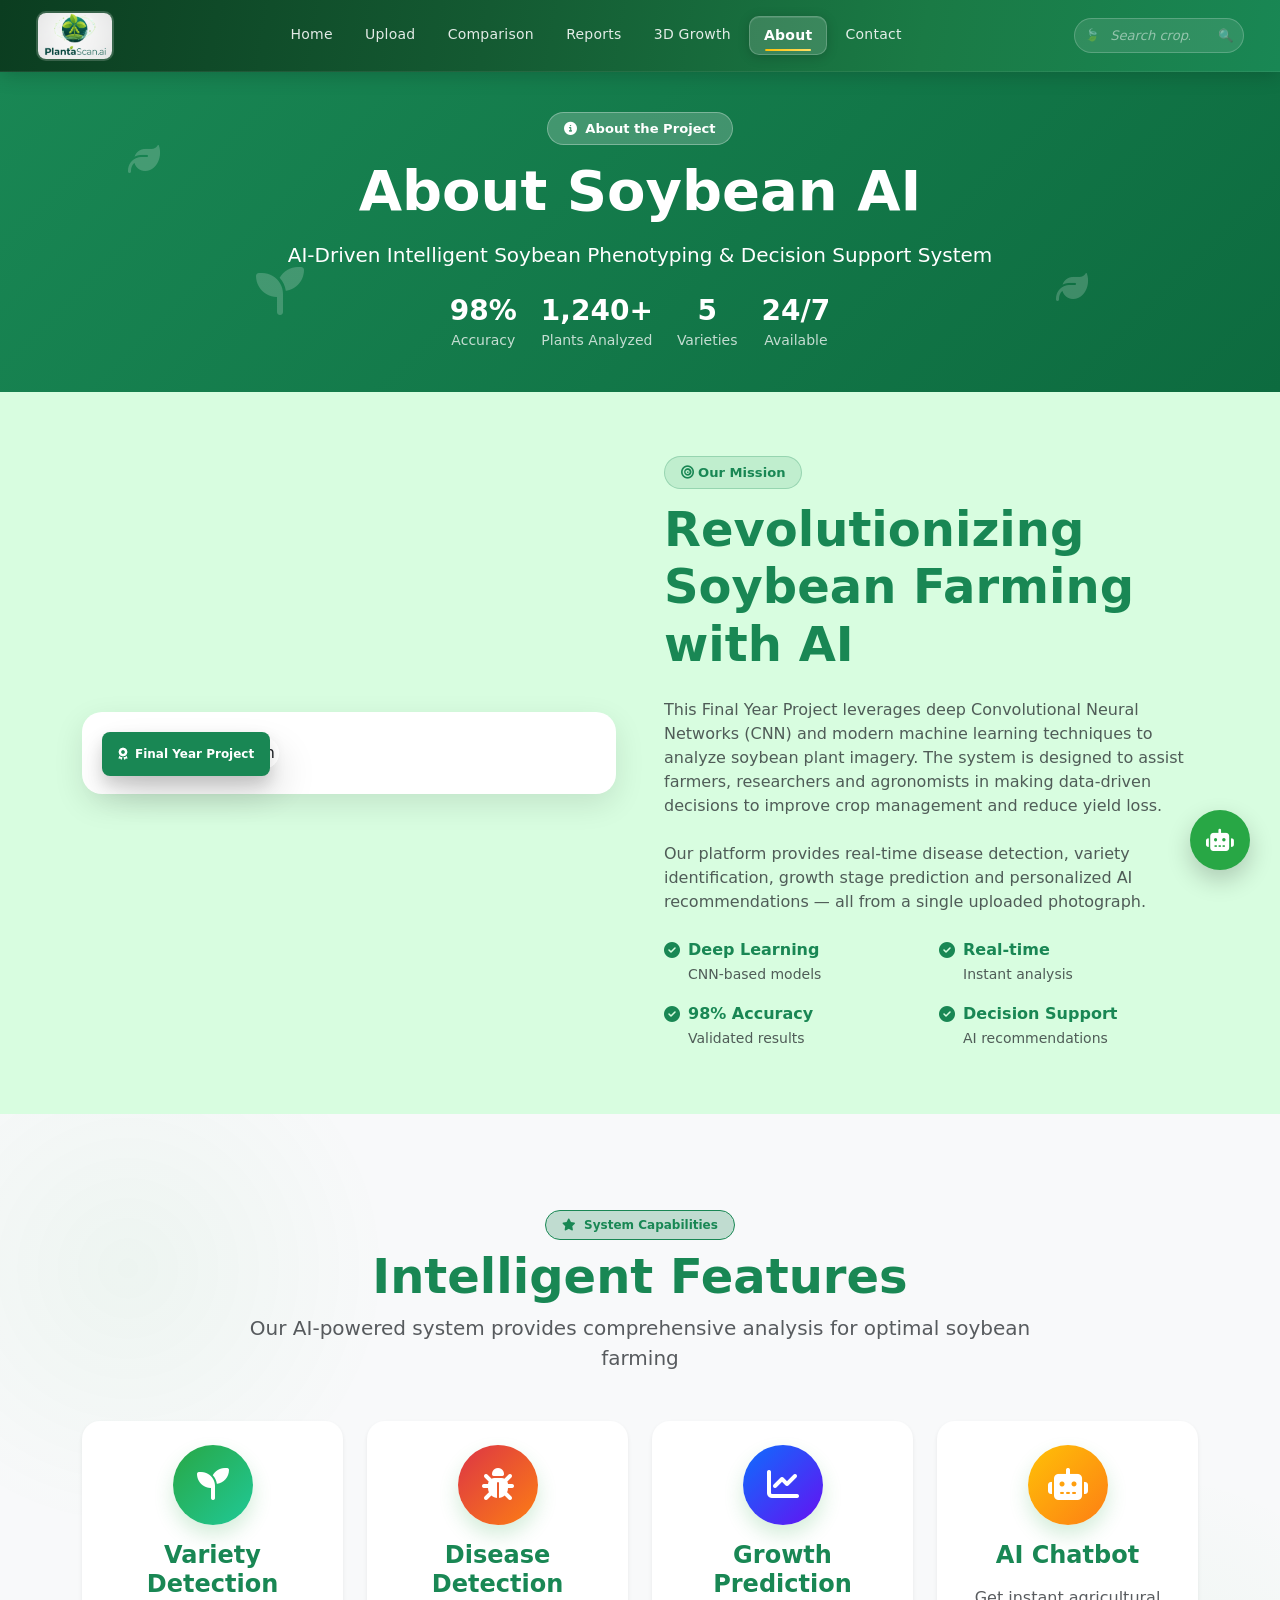
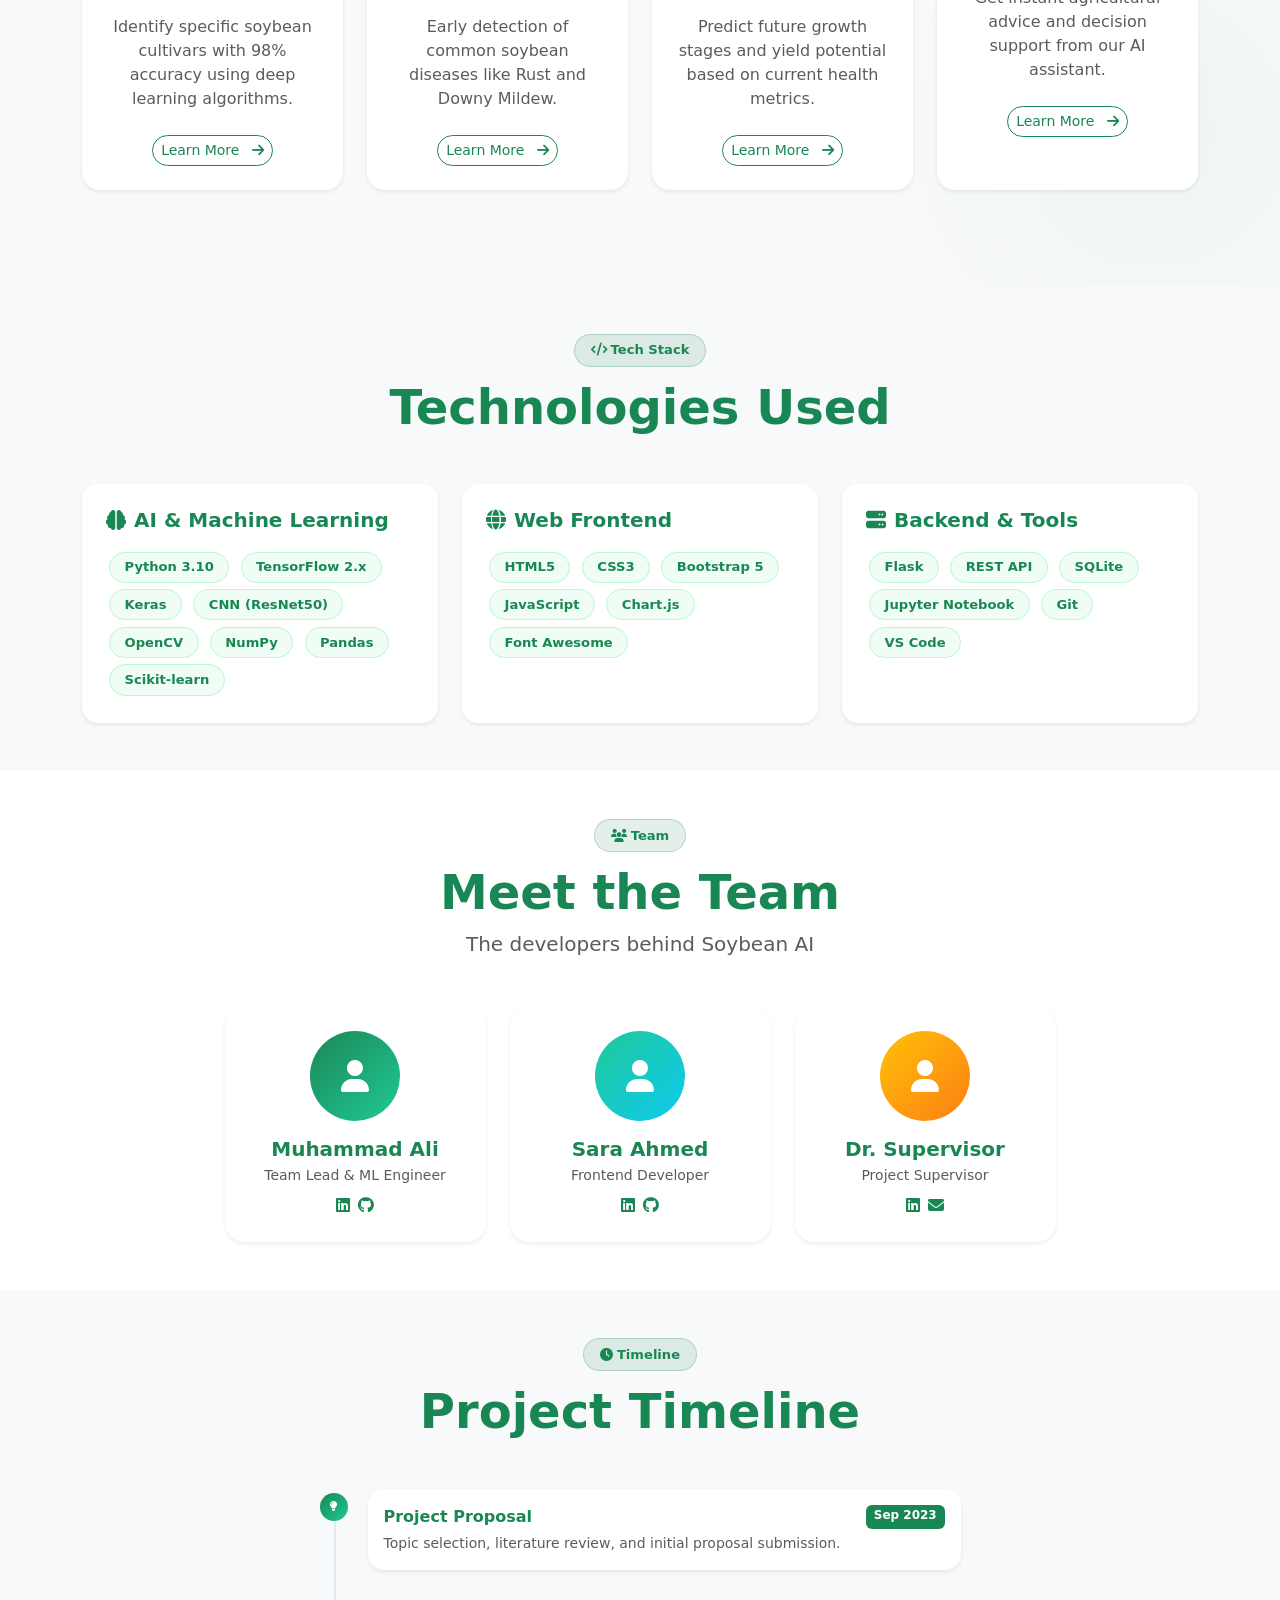
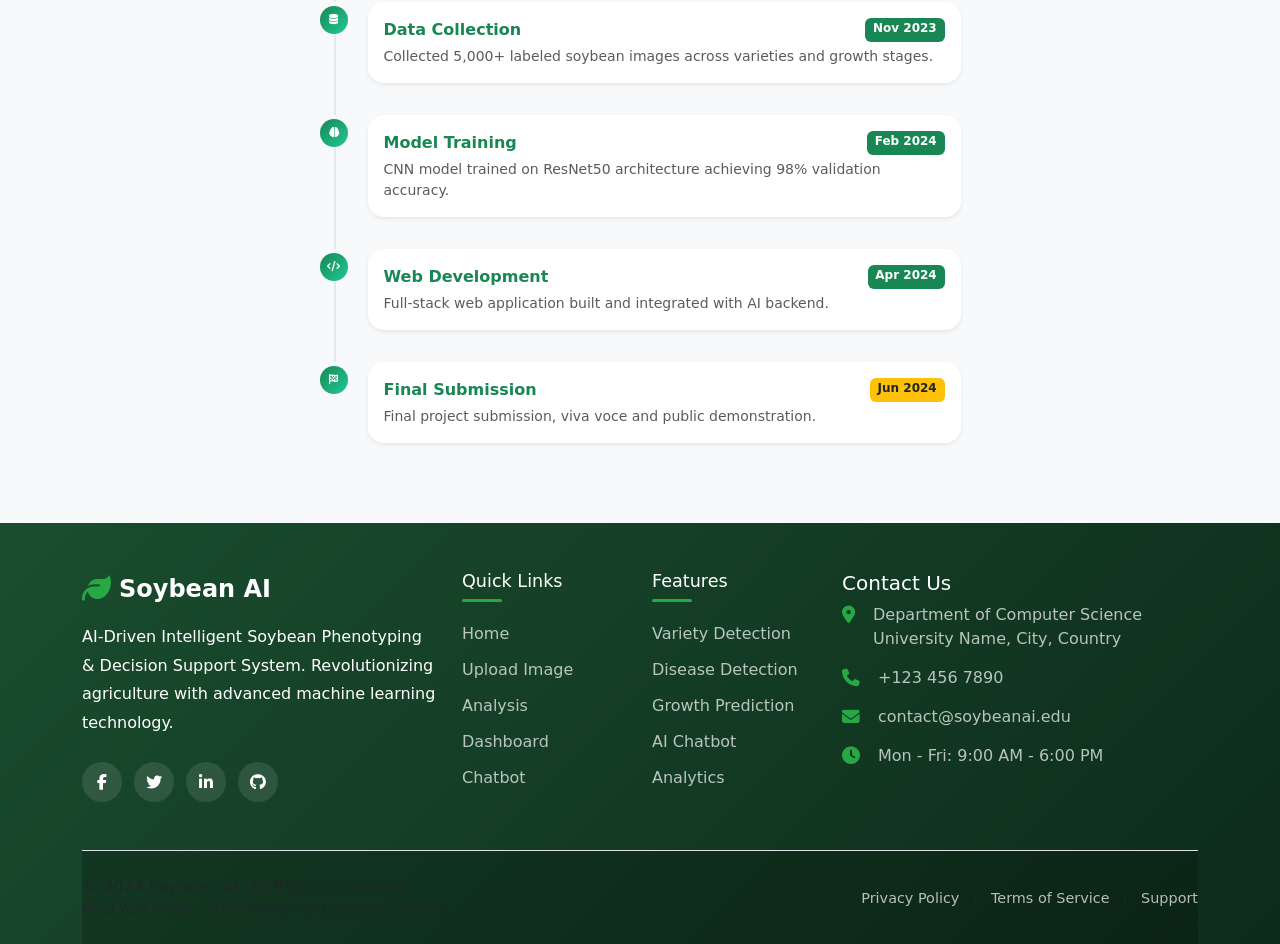
==== commit 88c9670a: "Updated UI and fixed navbar issue" ====
--- a/about.html
+++ b/about.html
@@ -164,13 +164,19 @@
               <a class="nav-link" href="contact.html">Contact</a>
             </li>
           </ul>
-          <form class="d-flex ms-auto">
-            <input
-              class="form-control me-2"
-              type="search"
-              placeholder="Search"
-            /><button class="btn btn-outline-light">Search</button>
-          </form>
+            <form class="navbar-search-form">
+              <span class="search-leaf-icon">🍃</span>
+
+              <input
+                type="search"
+                class="navbar-search-input"
+                placeholder="Search crops, reports..."
+              />
+
+              <button type="submit" class="navbar-search-btn">
+                🔍
+              </button>
+            </form>
         </div>
       </div>
     </nav>
@@ -685,83 +691,197 @@
         </div>
       </div>
     </section>
-
-    <!-- FOOTER -->
+        <!-- Floating Chatbot -->
+    <div class="chatbot-container">
+      <!-- Button -->
+      <button class="chatbot-float-btn" id="chatbotToggle">
+        <i class="fas fa-robot"></i>
+      </button>
+
+      <!-- Chat Window -->
+      <div class="chatbot-window" id="chatbotWindow">
+        <!-- Header -->
+        <div class="chatbot-header">
+          <div class="chatbot-header-info">
+            <div class="chatbot-avatar">
+              <i class="fas fa-robot"></i>
+            </div>
+
+            <div class="chatbot-info">
+              <h5>Soybean AI Assistant</h5>
+              <span class="chatbot-status">Online</span>
+            </div>
+          </div>
+
+          <button class="chatbot-close" id="chatbotClose">
+            <i class="fas fa-times"></i>
+          </button>
+        </div>
+
+        <!-- Messages -->
+        <div class="chatbot-messages" id="chatbotMessages">
+          <div class="message bot-message">
+            <div class="message-content text-dark">
+              Hello! Ask me about soybean diseases, growth or yield.
+            </div>
+          </div>
+        </div>
+
+        <!-- Quick Questions -->
+        <div class="chatbot-quick-questions">
+          <button
+            class="quick-question-btn"
+            data-question="Why is my plant diseased?"
+          >
+            🌱 Why is my plant diseased?
+          </button>
+
+          <button
+            class="quick-question-btn"
+            data-question="What is soybean phenotyping?"
+          >
+            📊 What is phenotyping?
+          </button>
+
+          <button
+            class="quick-question-btn"
+            data-question="How to improve soybean growth?"
+          >
+            🌿 Improve soybean growth
+          </button>
+        </div>
+
+        <!-- Input -->
+        <div class="chatbot-input-area">
+          <input
+            type="text"
+            id="chatbotInput"
+            class="chatbot-input text-dark"
+            placeholder="Type your question..."
+          />
+
+          <button id="sendBtn" class="chatbot-send-btn">
+            <i class="fas fa-paper-plane"></i>
+          </button>
+        </div>
+      </div>
+    </div>
+
+    <!-- Footer Section -->
     <footer class="footer-section">
       <div class="container">
         <div class="footer-top py-5">
           <div class="row g-4">
+            <!-- Footer Brand -->
             <div class="col-lg-4 col-md-6">
-              <a
-                href="#"
-                class="footer-logo d-flex align-items-center gap-2 mb-3"
-                ><i
-                  class="fas fa-leaf"
-                  style="color: #28a745; font-size: 1.8rem"
-                ></i
-                ><span class="fw-bold fs-5 text-white">Soybean AI</span></a
-              >
-              <p style="color: rgba(255, 255, 255, 0.7)">
-                AI-Driven Intelligent Soybean Phenotyping & Decision Support
-                System.
-              </p>
-              <div class="footer-social mt-3 d-flex gap-2">
-                <a href="#" class="social-icon"
-                  ><i class="fab fa-facebook-f"></i
-                ></a>
-                <a href="#" class="social-icon"
-                  ><i class="fab fa-twitter"></i
-                ></a>
-                <a href="#" class="social-icon"
-                  ><i class="fab fa-linkedin-in"></i
-                ></a>
-                <a href="#" class="social-icon"
-                  ><i class="fab fa-github"></i
-                ></a>
-              </div>
-            </div>
+              <div class="footer-brand">
+                <a href="#" class="footer-logo">
+                  <i class="fas fa-leaf me-2"></i>
+                  <span class="fw-bold">Soybean AI</span>
+                </a>
+                <p class="text-white mt-3">
+                  AI-Driven Intelligent Soybean Phenotyping & Decision Support
+                  System. Revolutionizing agriculture with advanced machine
+                  learning technology.
+                </p>
+                <div class="footer-social mt-4">
+                  <a href="#" class="social-icon"
+                    ><i class="fab fa-facebook-f"></i
+                  ></a>
+                  <a href="#" class="social-icon"
+                    ><i class="fab fa-twitter"></i
+                  ></a>
+                  <a href="#" class="social-icon"
+                    ><i class="fab fa-linkedin-in"></i
+                  ></a>
+                  <a href="#" class="social-icon"
+                    ><i class="fab fa-github"></i
+                  ></a>
+                </div>
+              </div>
+            </div>
+
+            <!-- Quick Links -->
             <div class="col-lg-2 col-md-6">
-              <h5 class="footer-title">Quick Links</h5>
-              <ul class="footer-list">
-                <li><a href="index.html">Home</a></li>
-                <li><a href="upload.html">Upload Image</a></li>
-                <li><a href="comparison.html">Comparison</a></li>
-                <li><a href="reports.html">Reports</a></li>
-                <li><a href="contact.html">Contact</a></li>
-              </ul>
-            </div>
+              <div class="footer-links">
+                <h5 class="footer-title">Quick Links</h5>
+                <ul class="footer-list">
+                  <li><a href="#" onclick="showPage('home')">Home</a></li>
+                  <li>
+                    <a href="#" onclick="showPage('upload')">Upload Image</a>
+                  </li>
+                  <li>
+                    <a href="#" onclick="showPage('analysis')">Analysis</a>
+                  </li>
+                  <li>
+                    <a href="#" onclick="showPage('dashboard')">Dashboard</a>
+                  </li>
+                  <li><a href="#" onclick="showPage('chatbot')">Chatbot</a></li>
+                </ul>
+              </div>
+            </div>
+
+            <!-- Features -->
+            <div class="col-lg-2 col-md-6">
+              <div class="footer-links">
+                <h5 class="footer-title">Features</h5>
+                <ul class="footer-list">
+                  <li><a href="#">Variety Detection</a></li>
+                  <li><a href="#">Disease Detection</a></li>
+                  <li><a href="#">Growth Prediction</a></li>
+                  <li><a href="#">AI Chatbot</a></li>
+                  <li><a href="#">Analytics</a></li>
+                </ul>
+              </div>
+            </div>
+
+            <!-- Contact Info -->
             <div class="col-lg-4 col-md-6">
-              <h5 class="footer-title">Contact Us</h5>
-              <ul class="footer-contact-list">
-                <li>
-                  <i class="fas fa-map-marker-alt me-2"></i
-                  ><span
-                    >Department of Computer Science<br />University Name,
-                    City</span
-                  >
-                </li>
-                <li>
-                  <i class="fas fa-envelope me-2"></i
-                  ><span>contact@soybeanai.edu</span>
-                </li>
-                <li>
-                  <i class="fas fa-phone me-2"></i><span>+123 456 7890</span>
-                </li>
-              </ul>
-            </div>
-          </div>
-        </div>
+              <div class="footer-contact">
+                <h5 class="footer-title">Contact Us</h5>
+                <ul class="footer-contact-list">
+                  <li>
+                    <i class="fas fa-map-marker-alt me-2"></i>
+                    <span
+                      >Department of Computer Science<br />University Name,
+                      City, Country</span
+                    >
+                  </li>
+                  <li>
+                    <i class="fas fa-phone me-2"></i>
+                    <span>+123 456 7890</span>
+                  </li>
+                  <li>
+                    <i class="fas fa-envelope me-2"></i>
+                    <span>contact@soybeanai.edu</span>
+                  </li>
+                  <li>
+                    <i class="fas fa-clock me-2"></i>
+                    <span>Mon - Fri: 9:00 AM - 6:00 PM</span>
+                  </li>
+                </ul>
+              </div>
+            </div>
+          </div>
+        </div>
+
+        <!-- Footer Bottom -->
         <div class="footer-bottom py-4 border-top">
           <div class="row align-items-center">
             <div class="col-md-6 text-center text-md-start">
               <p class="mb-0 text-muted">
                 &copy; 2024 Soybean AI. All Rights Reserved.
               </p>
+              <p class="text-muted small mb-0">
+                Final Year Project | Department of Computer Science
+              </p>
             </div>
             <div class="col-md-6 text-center text-md-end mt-3 mt-md-0">
-              <a href="#" class="footer-link">Privacy Policy</a
-              ><span class="mx-2 text-muted">|</span>
-              <a href="contact.html" class="footer-link">Contact</a>
+              <a href="#" class="footer-link">Privacy Policy</a>
+              <span class="mx-2 text-muted">|</span>
+              <a href="#" class="footer-link">Terms of Service</a>
+              <span class="mx-2 text-muted">|</span>
+              <a href="#" class="footer-link">Support</a>
             </div>
           </div>
         </div>
--- a/style.css
+++ b/style.css
@@ -10,86 +10,242 @@
   background: #ffffff;
 }
 
-
-/* Navbar background + smooth shadow */
+/* ============================================================
+   NAVBAR — Redesigned & Animated
+   ============================================================ */
+
+/* Base */
 .custom-navbar {
-  background-color: #198754;
-  transition: box-shadow 0.3s ease;
-  height: 70px; /* fixed navbar height */
-  padding: 0 1rem;
-}
+  background: linear-gradient(100deg, #0b3d20 0%, #145a32 38%, #1a7a45 72%, #198754 100%);
+  height: 72px;
+  padding: 0 1.5rem;
+  position: sticky;
+  top: 0;
+  z-index: 1030;
+  transition: height 0.35s ease, background 0.35s ease, box-shadow 0.35s ease;
+  border-bottom: 1px solid rgba(255,255,255,0.07);
+  box-shadow: 0 2px 20px rgba(0,0,0,0.2);
+  overflow: hidden;
+}
+
+/* Animated gold-to-teal shimmer line at very bottom */
+.custom-navbar::after {
+  content: "";
+  position: absolute;
+  bottom: 0; left: -100%;
+  width: 100%; height: 2px;
+  background: linear-gradient(90deg, transparent 0%, #ffc107 30%, #20c997 60%, #ffc107 82%, transparent 100%);
+  animation: navShimmer 4s linear infinite;
+  pointer-events: none;
+}
+@keyframes navShimmer {
+  0%   { left: -100%; }
+  100% { left:  100%; }
+}
+
+/* Shrink on scroll */
+.custom-navbar.scrolled {
+  height: 60px;
+  background: linear-gradient(100deg, #071f10 0%, #0b3d20 45%, #145a32 100%);
+  box-shadow: 0 4px 28px rgba(0,0,0,0.35);
+}
+
+/* Logo */
+.custom-navbar .navbar-brand {
+  display: flex;
+  align-items: center;
+  gap: 10px;
+  text-decoration: none;
+  transition: opacity 0.25s ease;
+}
+.custom-navbar .navbar-brand:hover { opacity: 0.88; }
 .custom-navbar .navbar-brand img {
-  height: 50px; /* logo height fits inside navbar */
-  width: auto; /* maintain aspect ratio */
-}
-/* Shadow on scroll */
-.custom-navbar.scrolled {
-  box-shadow: 0 4px 12px rgba(0, 0, 0, 0.15);
-}
-
-/* Nav links normal + hover underline */
+  height: 46px; width: auto;
+  border-radius: 10px;
+  border: 2px solid rgba(255,255,255,0.18);
+  transition: transform 0.35s ease, border-color 0.3s ease;
+}
+.custom-navbar .navbar-brand:hover img {
+  transform: rotate(-4deg) scale(1.07);
+  border-color: rgba(255,193,7,0.55);
+}
+.custom-navbar .brand-name {
+  color: #fff;
+  font-size: 1rem; font-weight: 700;
+  letter-spacing: 0.4px;
+  text-shadow: 0 1px 4px rgba(0,0,0,0.25);
+  display: none;
+}
+@media (min-width: 1200px) { .custom-navbar .brand-name { display: block; } }
+.custom-navbar.scrolled .navbar-brand img { height: 40px; }
+
+/* Desktop nav links — staggered drop-in entry */
+.custom-navbar .navbar-nav .nav-item {
+  margin: 0 2px;
+  opacity: 0;
+  animation: navLinkDrop 0.45s ease forwards;
+}
+.custom-navbar .navbar-nav .nav-item:nth-child(1) { animation-delay: 0.05s; }
+.custom-navbar .navbar-nav .nav-item:nth-child(2) { animation-delay: 0.12s; }
+.custom-navbar .navbar-nav .nav-item:nth-child(3) { animation-delay: 0.19s; }
+.custom-navbar .navbar-nav .nav-item:nth-child(4) { animation-delay: 0.26s; }
+.custom-navbar .navbar-nav .nav-item:nth-child(5) { animation-delay: 0.33s; }
+.custom-navbar .navbar-nav .nav-item:nth-child(6) { animation-delay: 0.40s; }
+.custom-navbar .navbar-nav .nav-item:nth-child(7) { animation-delay: 0.47s; }
+@keyframes navLinkDrop {
+  from { opacity: 0; transform: translateY(-10px); }
+  to   { opacity: 1; transform: translateY(0); }
+}
+
 .custom-navbar .nav-link {
-  color: rgb(255, 255, 255);
+  color: rgba(255,255,255,0.88) !important;
+  font-size: 0.875rem; font-weight: 500;
+  letter-spacing: 0.25px;
+  padding: 0.5rem 0.88rem !important;
+  border-radius: 10px;
   position: relative;
-  padding-bottom: 6px;
-}
-
-/* Hover underline animation */
+  transition: color 0.25s ease, background 0.25s ease, transform 0.2s ease;
+}
+.custom-navbar .nav-link:hover {
+  color: #fff !important;
+  background: rgba(255,255,255,0.1);
+  transform: translateY(-1px);
+}
+
+/* Yellow underline slide-in from center */
 .custom-navbar .nav-link::after {
   content: "";
   position: absolute;
-  left: 0;
-  bottom: 0;
-  width: 0%;
-  height: 2px;
-  background-color: #e5b003;
+  left: 50%; bottom: 3px;
+  transform: translateX(-50%);
+  width: 0; height: 2px;
+  background: linear-gradient(90deg, #ffc107, #ffe066);
+  border-radius: 2px;
   transition: width 0.3s ease;
 }
-
-.custom-navbar .nav-link:hover::after {
+.custom-navbar .nav-link:hover::after { width: 60%; }
+
+/* Active — glassy pill */
+.custom-navbar .nav-link.active {
+  color: #fff !important;
+  font-weight: 700;
+  background: rgba(255,255,255,0.15);
+  border: 1px solid rgba(255,255,255,0.2);
+  box-shadow: 0 2px 12px rgba(0,0,0,0.18), inset 0 1px 0 rgba(255,255,255,0.1);
+}
+.custom-navbar .nav-link.active::after { width: 60%; }
+
+/* Themed search bar */
+.navbar-search-form {
+  position: relative;
+  display: flex;
+  align-items: center;
+  margin-left: 0.75rem;
+}
+.navbar-search-input {
+  background: rgba(255,255,255,0.1);
+  border: 1.5px solid rgba(255,255,255,0.2);
+  border-radius: 50px;
+  color: #fff;
+  font-size: 0.82rem;
+  font-family: inherit;
+  padding: 0.44rem 2.5rem 0.44rem 2.2rem;
+  width: 170px;
+  outline: none;
+  transition: width 0.4s cubic-bezier(0.4,0,0.2,1),
+              background 0.3s ease,
+              border-color 0.3s ease,
+              box-shadow 0.3s ease;
+}
+.navbar-search-input::placeholder { color: rgba(255,255,255,0.48); font-style: italic; }
+.navbar-search-input:focus {
+  width: 220px;
+  background: rgba(255,255,255,0.18);
+  border-color: rgba(255,193,7,0.65);
+  box-shadow: 0 0 0 3px rgba(255,193,7,0.15), 0 4px 14px rgba(0,0,0,0.15);
+  color: #fff;
+}
+/* Leaf icon left */
+.navbar-search-form .search-leaf-icon {
+  position: absolute; left: 11px; top: 50%; transform: translateY(-50%);
+  color: rgba(255,255,255,0.45); font-size: 0.72rem; pointer-events: none;
+  transition: color 0.3s ease;
+}
+.navbar-search-input:focus ~ .search-leaf-icon { color: #20c997; }
+/* Search magnifier right */
+.navbar-search-btn {
+  position: absolute; right: 10px; top: 50%; transform: translateY(-50%);
+  background: none; border: none;
+  color: rgba(255,255,255,0.55); font-size: 0.78rem;
+  cursor: pointer; padding: 0;
+  transition: color 0.25s ease, transform 0.25s ease;
+}
+.navbar-search-btn:hover { color: #ffc107; transform: translateY(-50%) scale(1.25); }
+
+/* Toggler */
+.custom-navbar .navbar-toggler {
+  border: 1.5px solid rgba(255,255,255,0.32);
+  border-radius: 8px; padding: 6px 9px;
+  transition: background 0.25s ease;
+}
+.custom-navbar .navbar-toggler:hover { background: rgba(255,255,255,0.1); }
+
+/* Mobile offcanvas */
+.offcanvas-nav {
+  background: linear-gradient(160deg, #071f10 0%, #0b3d20 50%, #145a32 100%);
+  border-left: 2px solid rgba(32,201,151,0.2);
+  width: 280px !important;
+}
+.offcanvas-nav .offcanvas-header {
+  border-bottom: 1px solid rgba(255,255,255,0.08);
+  padding: 1.2rem 1.4rem;
+}
+.offcanvas-nav .offcanvas-title { color: #fff; font-weight: 700; font-size: 1rem; }
+.offcanvas-nav .nav-link {
+  color: rgba(255,255,255,0.85);
+  font-size: 0.94rem; font-weight: 500;
+  padding: 0.7rem 1rem;
+  border-radius: 12px; margin-bottom: 3px;
+  transition: all 0.25s ease;
+  display: flex; align-items: center; gap: 10px;
+}
+.offcanvas-nav .nav-link i { width: 20px; font-size: 0.88rem; color: #ffc107; transition: transform 0.25s; }
+.offcanvas-nav .nav-link:hover { background: rgba(255,255,255,0.1); color: #fff; transform: translateX(5px); }
+.offcanvas-nav .nav-link:hover i { transform: scale(1.2); }
+.offcanvas-nav .nav-link.active { background: rgba(255,255,255,0.15); color: #fff; font-weight: 700; border: 1px solid rgba(255,255,255,0.18); }
+.offcanvas-nav .nav-link::after { display: none; }
+
+/* Mobile search */
+.offcanvas-search-wrap { position: relative; margin-top: 1.1rem; }
+.offcanvas-search-input {
   width: 100%;
-}
-
-/* Active link */
-.custom-navbar .nav-link.active {
-  font-weight: 600;
-  color: white;
-  border-radius: 16px;
-  background-color: #c89900;
-  width: 100%;
-  padding: 0.7vw;
-  border: 1px solid rgb(255, 255, 255);
-}
-
-/* Offcanvas link spacing for mobile */
-.offcanvas .nav-link {
-  font-size: 1.1rem;
-  padding: 10px 0;
-}
-/* Add space between each desktop navbar link */
-.custom-navbar .navbar-nav .nav-item {
-  margin-right: 15px; /* adjust as needed */
-}
-
-/* Remove extra margin on the last link */
-.custom-navbar .navbar-nav .nav-item:last-child {
-  margin-right: 0;
-}
-/* MOBILE OFFCANVAS LINK STYLE */
-.offcanvas .nav-link {
-  color: white;
-  font-size: 1.1rem;
-  padding: 12px 10px;
-  position: relative;
-  transition: all 0.3s ease;
-}
-
-/* Hover background + slide effect */
-.offcanvas .nav-link:hover {
-  background-color: rgba(255, 255, 255, 0.12);
-  transform: translateX(6px); /* slight slide right */
-  border-radius: 6px;
-}
+  background: rgba(255,255,255,0.1);
+  border: 1.5px solid rgba(255,255,255,0.18);
+  border-radius: 50px; color: #fff;
+  padding: 0.6rem 2.6rem 0.6rem 2.3rem;
+  font-size: 0.86rem; outline: none;
+  transition: border-color 0.25s, background 0.25s;
+}
+.offcanvas-search-input::placeholder { color: rgba(255,255,255,0.42); font-style: italic; }
+.offcanvas-search-input:focus { border-color: rgba(255,193,7,0.6); background: rgba(255,255,255,0.15); box-shadow: 0 0 0 3px rgba(255,193,7,0.12); }
+.offcanvas-search-leaf { position: absolute; left: 13px; top: 50%; transform: translateY(-50%); color: rgba(255,255,255,0.38); font-size: 0.72rem; pointer-events: none; }
+.offcanvas-search-icon { position: absolute; right: 12px; top: 50%; transform: translateY(-50%); background: none; border: none; color: rgba(255,255,255,0.5); font-size: 0.8rem; cursor: pointer; padding: 0; }
+.offcanvas-search-icon:hover { color: #ffc107; }
+
+/* Scroll-to-top */
+.scroll-top-btn {
+  position: fixed; bottom: 100px; right: 28px;
+  width: 42px; height: 42px;
+  background: linear-gradient(135deg, #198754, #20c997);
+  color: #fff; border: none; border-radius: 50%;
+  display: none; align-items: center; justify-content: center;
+  font-size: 1rem; cursor: pointer; z-index: 9998;
+  box-shadow: 0 4px 15px rgba(25,135,84,0.45);
+  transition: transform 0.25s ease, box-shadow 0.25s ease;
+}
+.scroll-top-btn.show { display: flex; }
+.scroll-top-btn:hover { transform: translateY(-3px); box-shadow: 0 8px 22px rgba(25,135,84,0.55); }
+
 /* ============================================================
    SHARED PAGE HEADER (all inner pages)
    ============================================================ */
@@ -124,29 +280,6 @@
   border-color: rgba(255, 255, 255, 0.3);
 }
 
-/* Underline animation (same as desktop) */
-.offcanvas .nav-link::after {
-  content: "";
-  position: absolute;
-  left: 10px;
-  bottom: 4px;
-  width: 0%;
-  height: 2px;
-  background-color: #d1e7dd;
-  transition: width 0.3s ease;
-}
-
-.offcanvas .nav-link:hover::after {
-  width: 80%;
-}
-
-/* Active link for mobile */
-.offcanvas .nav-link.active {
-  font-weight: 600;
-  background-color: rgba(255, 255, 255, 0.18);
-  border-radius: 6px;
-}
-
 /* Hero Section Base Styles */
 .hero-section {
   height: 100vh;
@@ -154,48 +287,35 @@
   background-image: url("images/back.png");
   background-size: cover;
   background-position: center;
-  background-attachment: fixed; /* Parallax Effect */
+  background-attachment: fixed;
   position: relative;
   color: white;
 }
 body::before {
   content: "";
   position: fixed;
-  top: 0;
-  left: 0;
-  width: 100%;
-  height: 100%;
+  top: 0; left: 0;
+  width: 100%; height: 100%;
   background: rgba(0, 0, 0, 0.5);
-  z-index: -1; /* IMPORTANT: send overlay behind content */
+  z-index: -1;
 }
 
 Dark Green Gradient Overlay .hero-overlay {
   position: fixed;
-  top: 0;
-  left: 0;
-  width: 100%;
-  height: 100%;
-  background: linear-gradient(
-    135deg,
-    rgba(22, 160, 132, 0.116) 0%,
-    rgba(0, 51, 0, 0.85) 100%
-  );
+  top: 0; left: 0;
+  width: 100%; height: 100%;
+  background: linear-gradient(135deg, rgba(22,160,132,0.116) 0%, rgba(0,51,0,0.85) 100%);
   z-index: 1;
 }
 
-/* Background Image Layer */
 .hero-bg {
   background: rgba(0, 0, 0, 0.5);
-  z-index: -1; /* IMPORTANT: send overlay behind content */
+  z-index: 0;
   position: absolute;
-  top: 0;
-  left: 0;
-  width: 100%;
-  height: 100%;
-  z-index: 0;
-}
-
-/* Floating Leaf Animations */
+  top: 0; left: 0;
+  width: 100%; height: 100%;
+}
+
 .floating-leaf {
   position: absolute;
   color: rgba(255, 255, 255, 0.2);
@@ -203,2427 +323,247 @@
   z-index: 2;
   animation: float 6s ease-in-out infinite;
 }
-
-.leaf-1 {
-  top: 20%;
-  left: 10%;
-  animation-delay: 0s;
-}
-.leaf-2 {
-  top: 60%;
-  right: 15%;
-  animation-delay: 2s;
-}
-.leaf-3 {
-  bottom: 20%;
-  left: 20%;
-  animation-delay: 4s;
-  font-size: 3rem;
-}
+.leaf-1 { top: 20%; left: 10%; animation-delay: 0s; }
+.leaf-2 { top: 60%; right: 15%; animation-delay: 2s; }
+.leaf-3 { bottom: 20%; left: 20%; animation-delay: 4s; font-size: 3rem; }
 
 @keyframes float {
-  0% {
-    transform: translateY(0px) rotate(0deg);
-    opacity: 0;
-  }
-  50% {
-    opacity: 1;
-  }
-  100% {
-    transform: translateY(-100px) rotate(20deg);
-    opacity: 0;
-  }
-}
-
-/* Text Animation Classes */
-.animate-fade-in-down {
-  animation: fadeInDown 1s ease-out forwards;
-  opacity: 0;
-  transform: translateY(-20px);
-}
-
-.animate-slide-up {
-  animation: slideUp 1s ease-out forwards;
-  opacity: 0;
-  transform: translateY(30px);
-}
-
-.animate-fade-in {
-  animation: fadeIn 1.5s ease-out forwards;
-  opacity: 0;
-}
-
-/* Delays for staggered animation */
-.delay-1 {
-  animation-delay: 0.3s;
-}
-.delay-2 {
-  animation-delay: 0.6s;
-}
-
-@keyframes fadeInDown {
-  to {
-    opacity: 1;
-    transform: translateY(0);
-  }
-}
-
-@keyframes slideUp {
-  to {
-    opacity: 1;
-    transform: translateY(0);
-  }
-}
-
-@keyframes fadeIn {
-  to {
-    opacity: 1;
-  }
-}
-
-/* Button Pulse Animation */
-.hero-btn {
-  transition: all 0.3s ease;
-  position: relative;
-  overflow: hidden;
-}
-
-.hero-btn:hover {
-  transform: translateY(-3px);
-  box-shadow: 0 10px 20px rgba(0, 0, 0, 0.2);
-}
-
-.hero-btn::after {
-  content: "";
-  position: absolute;
-  top: 50%;
-  left: 50%;
-  width: 0;
-  height: 0;
-  background: rgba(255, 255, 255, 0.2);
-  border-radius: 50%;
-  transform: translate(-50%, -50%);
-  transition:
-    width 0.6s,
-    height 0.6s;
-}
-
-.hero-btn:hover::after {
-  width: 300px;
-  height: 300px;
-}
-/* Features Section Base */
-.features-section {
-  position: relative;
-  overflow: hidden;
-}
-
-/* Feature Card Styles */
-.feature-card {
-  background: white;
-  border-radius: 15px;
-  transition: all 0.4s cubic-bezier(0.175, 0.885, 0.32, 1.275);
-  border: 1px solid rgba(40, 167, 69, 0.1);
-}
-
-.feature-card:hover {
-  transform: translateY(-10px);
-  box-shadow: 0 20px 40px rgba(40, 167, 69, 0.15);
-  border-color: rgba(40, 167, 69, 0.3);
-}
-
-/* Icon Wrapper */
-.feature-icon-wrapper {
-  width: 80px;
-  height: 80px;
-  margin: 0 auto;
-  display: flex;
-  align-items: center;
-  justify-content: center;
-  border-radius: 50%;
-  background: linear-gradient(135deg, #28a745 0%, #20c997 100%);
-  box-shadow: 0 10px 20px rgba(40, 167, 69, 0.2);
-  transition: all 0.4s ease;
-}
-
-.feature-icon {
-  font-size: 2rem;
-  color: rgb(255, 255, 255);
-}
-
-.feature-card:hover .feature-icon-wrapper {
-  transform: scale(1.1) rotate(5deg);
-  box-shadow: 0 15px 30px rgba(40, 167, 69, 0.3);
-}
-
-/* Button Hover Effect */
-.btn-outline-success {
-  transition: all 0.3s ease;
-}
-
-.btn-outline-success:hover {
-  background-color: #28a745;
-  color: white;
-  transform: translateX(5px);
-}
-
-/* Section Background Pattern */
-.features-section::before {
-  content: "";
-  position: absolute;
-  top: 0;
-  left: 0;
-  width: 100%;
-  height: 100%;
-  background-image:
-    radial-gradient(
-      circle at 10% 20%,
-      rgba(40, 167, 69, 0.05) 0%,
-      transparent 20%
-    ),
-    radial-gradient(
-      circle at 90% 80%,
-      rgba(40, 167, 69, 0.05) 0%,
-      transparent 20%
-    );
-  z-index: 0;
-  pointer-events: none;
-}
-
-/* Badge Animation */
-.animate-fade-in {
-  animation: fadeIn 1s ease-out forwards;
-  opacity: 0;
-}
-
-@keyframes fadeIn {
-  to {
-    opacity: 1;
-  }
-}
-/* About Section Base */
-.about-section {
-  background-color: #d8fde0;
-  position: relative;
-  overflow: hidden;
-}
-
-/* About Image Wrapper - FIXED */
-.about-image-wrapper {
-  position: relative;
-  padding: 25px;
-  background: white;
-  border-radius: 20px;
-  box-shadow: 0 10px 30px rgba(0, 0, 0, 0.1);
-  z-index: 1;
-}
-
-/* About Image - IMPROVED */
-.about-image {
-  width: 100%;
-  height: auto;
-  object-fit: cover;
-  border-radius: 20px;
-  box-shadow: 0 20px 40px rgba(0, 0, 0, 0.2);
-  border: 4px solid white;
-  transition: all 0.4s ease;
-  z-index: 1;
-}
-
-.about-image:hover {
-  transform: scale(1.03);
-  box-shadow: 0 25px 50px rgba(0, 0, 0, 0.3);
-}
-
-/* Floating Badge - FIXED */
-.about-badge {
-  position: absolute;
-  top: 20px;
-  left: 20px;
-  z-index: 10; /* Higher than image */
-  animation: floatBadge 3s ease-in-out infinite;
-}
-
-@keyframes floatBadge {
-  0%,
-  100% {
-    transform: translateY(0);
-  }
-  50% {
-    transform: translateY(-10px);
-  }
-}
-
-/* About Icon Wrapper */
-.about-icon-wrapper {
-  width: 40px;
-  height: 40px;
-  display: flex;
-  align-items: center;
-  justify-content: center;
-  background: rgba(40, 167, 69, 0.1);
-  border-radius: 50%;
-  font-size: 1.2rem;
-}
-
-/* Fade In Animation */
-.animate-fade-in {
-  animation: fadeIn 1s ease-out forwards;
-  opacity: 0;
-}
-
-@keyframes fadeIn {
-  to {
-    opacity: 1;
-  }
-}
-/* Growth Section Base */
-.growth-section {
-  background-color: #ffffff;
-  position: relative;
-  overflow: hidden;
-}
-
-/* Chart Card */
-.chart-card {
-  background: white;
-  border-radius: 20px;
-  box-shadow: 0 15px 40px rgba(0, 0, 0, 0.1);
-  border: 1px solid rgba(40, 167, 69, 0.1);
-}
-
-/* Chart Container */
-.chart-container {
-  position: relative;
-  height: 400px;
-  width: 100%;
-}
-
-/* Legend Items */
-.legend-item {
-  padding: 10px;
-  border-radius: 10px;
-  transition: all 0.3s ease;
-}
-
-.legend-item:hover {
-  background-color: rgba(40, 167, 70, 0.153);
-  transform: translateX(5px);
-}
-
-.legend-color {
-  width: 15px;
-  height: 15px;
-  border-radius: 50%;
-  box-shadow: 0 2px 5px rgba(0, 0, 0, 0.2);
-}
-
-/* Insight Cards */
-.insight-card {
-  background: #f8f9fa;
-  transition: all 0.3s ease;
-}
-
-.insight-card:hover {
-  transform: translateY(-5px);
-  box-shadow: 0 10px 20px rgba(0, 0, 0, 0.1);
-}
-
-/* Fade In Animation */
-.animate-fade-in {
-  animation: fadeIn 1s ease-out forwards;
-  opacity: 0;
-}
-
-@keyframes fadeIn {
-  to {
-    opacity: 1;
-  }
-}
-
-/* Responsive Adjustments */
-@media (max-width: 768px) {
-  .chart-container {
-    height: 300px;
-  }
-
-  .display-5 {
-    font-size: 2rem;
-  }
-
-  .legend-item {
-    margin-bottom: 10px;
-  }
-}
-/* Analyzed Plants Section Base */
-.analyzed-plants-section {
-  background-color: #f8f9fa;
-  position: relative;
-  overflow: hidden;
-}
-
-/* Table Card */
-.analyzed-plants-section .card {
-  border-radius: 20px;
-  overflow: hidden;
-}
-
-/* Table Styling */
-.analyzed-plants-section .table {
-  margin-bottom: 0;
-}
-
-.analyzed-plants-section .table thead th {
-  font-weight: 600;
-  text-transform: uppercase;
-  font-size: 0.85rem;
-  letter-spacing: 0.5px;
-  padding: 15px;
-  border-bottom: 2px solid rgba(40, 167, 69, 0.2);
-}
-
-.analyzed-plants-section .table tbody td {
-  padding: 15px;
-  vertical-align: middle;
-  border-bottom: 1px solid rgba(0, 0, 0, 0.05);
-}
-
-.analyzed-plants-section .table tbody tr:hover {
-  background-color: rgba(40, 167, 69, 0.05);
-  transform: scale(1.01);
-  transition: all 0.3s ease;
-}
-
-/* Health Icon Styles */
-.health-icon {
-  font-size: 1.2rem;
-  margin-right: 8px;
-  display: inline-flex;
-  align-items: center;
-  justify-content: center;
-}
-
-.health-icon.success {
-  color: #28a745;
-  text-shadow: 0 0 10px rgba(40, 167, 69, 0.3);
-}
-
-.health-icon.warning {
-  color: #ffc107;
-  text-shadow: 0 0 10px rgba(255, 193, 7, 0.3);
-}
-
-.health-icon.danger {
-  color: #dc3545;
-  text-shadow: 0 0 10px rgba(220, 53, 69, 0.3);
-}
-
-.health-icon.info {
-  color: #17a2b8;
-  text-shadow: 0 0 10px rgba(23, 162, 184, 0.3);
-}
-
-/* Button Hover Effect */
-.btn-outline-success {
-  transition: all 0.3s ease;
-}
-
-.btn-outline-success:hover {
-  background-color: #28a745;
-  color: white;
-  transform: scale(1.05);
-}
-
-/* Stat Boxes */
-.stat-box {
-  transition: all 0.3s ease;
-  border: 1px solid rgba(40, 167, 69, 0.1);
-}
-
-.stat-box:hover {
-  transform: translateY(-5px);
-  box-shadow: 0 10px 20px rgba(0, 0, 0, 0.1);
-  border-color: rgba(40, 167, 69, 0.3);
-}
-
-.stat-icon {
-  background: rgba(40, 167, 69, 0.1);
-  border-radius: 50%;
-  padding: 10px;
-}
-
-/* Fade In Animation */
-.animate-fade-in {
-  animation: fadeIn 1s ease-out forwards;
-  opacity: 0;
-}
-
-@keyframes fadeIn {
-  to {
-    opacity: 1;
-  }
-}
-
-/* Responsive Adjustments */
-@media (max-width: 768px) {
-  .table-responsive {
-    font-size: 0.85rem;
-  }
-
-  .display-5 {
-    font-size: 2rem;
-  }
-
-  .table thead {
-    display: none;
-  }
-
-  .table tbody tr {
-    display: block;
-    margin-bottom: 15px;
-    padding: 15px;
-    background: white;
-    border-radius: 10px;
-  }
-
-  .table tbody td {
-    display: flex;
-    justify-content: space-between;
-    padding: 8px 0;
-    border-bottom: 1px solid rgba(0, 0, 0, 0.05);
-  }
-
-  .table tbody td::before {
-    content: attr(data-label);
-    font-weight: 600;
-    color: #28a745;
-  }
-}
-/* Quick Actions Section Base */
-.quick-actions-section {
-  background: linear-gradient(
-    135deg,
-    rgba(40, 167, 69, 0.05) 0%,
-    rgba(0, 51, 0, 0.05) 100%
-  );
-  position: relative;
-  overflow: hidden;
-}
-
-/* Action Card Styles */
-.action-card {
-  background: white;
-  border-radius: 20px;
-  transition: all 0.4s cubic-bezier(0.175, 0.885, 0.32, 1.275);
-  cursor: pointer;
-  border: 2px solid transparent;
-}
-
-.action-card:hover {
-  transform: translateY(-10px);
-  box-shadow: 0 20px 40px rgba(40, 167, 69, 0.2);
-  border-color: rgba(40, 167, 69, 0.3);
-}
-
-/* Action Icon Wrapper */
-.action-icon-wrapper {
-  width: 80px;
-  height: 80px;
-  margin: 0 auto;
-  display: flex;
-  align-items: center;
-  justify-content: center;
-  border-radius: 50%;
-  background: linear-gradient(135deg, #28a745 0%, #20c997 100%);
-  box-shadow: 0 10px 20px rgba(40, 167, 69, 0.2);
-  transition: all 0.4s ease;
-}
-
-.action-icon-wrapper i {
-  font-size: 2rem;
-  color: white;
-}
-
-.action-card:hover .action-icon-wrapper {
-  transform: scale(1.1) rotate(5deg);
-  box-shadow: 0 15px 30px rgba(40, 167, 69, 0.3);
-}
-
-/* Button Hover Effect */
-.btn-outline-success {
-  transition: all 0.3s ease;
-}
-
-.btn-outline-success:hover {
-  background-color: #28a745;
-  color: white;
-  transform: translateX(5px);
-}
-
-/* Quick Actions Grid */
-.quick-actions-grid {
-  display: flex;
-  flex-wrap: wrap;
-  gap: 15px;
-  justify-content: center;
-}
-
-.quick-action-item {
-  display: flex;
-  align-items: center;
-  gap: 10px;
-  padding: 12px 20px;
-  background: white;
-  color: #198754;
-  border-radius: 50px;
-  box-shadow: 0 5px 15px rgba(0, 0, 0, 0.05);
-  transition: all 0.3s ease;
-  cursor: pointer;
-  border: 1px solid rgba(40, 167, 69, 0.1);
-}
-
-.quick-action-item:hover {
-  background: #28a745;
-  color: white;
-  transform: translateY(-3px);
-  box-shadow: 0 10px 20px rgba(40, 167, 69, 0.2);
-}
-
-.quick-action-item i {
-  font-size: 1.2rem;
-  color: #28a745;
-  transition: all 0.3s ease;
-}
-
-.quick-action-item:hover i {
-  color: white;
-}
-
-/* Fade In Animation */
-.animate-fade-in {
-  animation: fadeIn 1s ease-out forwards;
-  opacity: 0;
-}
-
-@keyframes fadeIn {
-  to {
-    opacity: 1;
-  }
-}
-
-/* Container */
-
-.chatbot-container {
-  position: fixed;
-  bottom: 30px;
-  right: 30px;
-  z-index: 999;
-}
-
-/* Button */
-
-.chatbot-float-btn {
-  width: 60px;
-  height: 60px;
-  border-radius: 50%;
-  border: none;
-  background: #28a745;
-  color: white;
-  font-size: 22px;
-  cursor: pointer;
-  box-shadow: 0 10px 25px rgba(0, 0, 0, 0.2);
-}
-/* Pulse Animation for Chatbot Button */
-
-.chatbot-float-btn {
-  width: 60px;
-  height: 60px;
-  border-radius: 50%;
-  border: none;
-  background: #28a745;
-  color: white;
-  font-size: 22px;
-  cursor: pointer;
-  box-shadow: 0 10px 25px rgba(0, 0, 0, 0.2);
-  position: relative;
-
-  animation: pulse 2s infinite;
-}
-
-/* Pulse Effect */
-
-@keyframes pulse {
-  0% {
-    box-shadow: 0 0 0 0 rgba(40, 167, 69, 0.7);
-  }
-
-  70% {
-    box-shadow: 0 0 0 20px rgba(40, 167, 69, 0);
-  }
-
-  100% {
-    box-shadow: 0 0 0 0 rgba(40, 167, 69, 0);
-  }
-}
-
-/* Chat Window */
-
-.chatbot-window {
-  position: absolute;
-  bottom: 80px;
-  right: 0;
-  width: 340px;
-  height: 460px;
-  background: white;
-  border-radius: 12px;
-  display: none;
-  flex-direction: column;
-  box-shadow: 0 20px 40px rgba(0, 0, 0, 0.2);
-  overflow: hidden;
-}
-
-.chatbot-window.active {
-  display: flex;
-}
-
-/* Header */
-
-.chatbot-header {
-  background: linear-gradient(135deg, #28a745, #20c997);
-  color: white;
-  padding: 15px;
-  display: flex;
-  justify-content: space-between;
-  align-items: center;
-}
-
-.chatbot-header-info {
-  display: flex;
-  align-items: center;
-  gap: 10px;
-}
-
-.chatbot-avatar {
-  width: 40px;
-  height: 40px;
-  background: rgba(255, 255, 255, 0.2);
-  border-radius: 50%;
-  display: flex;
-  align-items: center;
-  justify-content: center;
-}
-
-.chatbot-close {
-  border: none;
-  background: none;
-  color: white;
-  font-size: 18px;
-  cursor: pointer;
-}
-
-/* Messages */
-
-.chatbot-messages {
-  flex: 1;
-  padding: 15px;
-  overflow-y: auto;
-  background: #f6f6f6;
-}
-
-.message {
-  margin-bottom: 12px;
-}
-
-.message-content {
-  padding: 10px 14px;
-  border-radius: 12px;
-  max-width: 75%;
-  font-size: 14px;
-}
-
-.bot-message .message-content {
-  background: white;
-  color: black;
-}
-
-.user-message {
-  display: flex;
-  justify-content: flex-end;
-}
-
-.user-message .message-content {
-  background: #28a745;
-  color: white;
-}
-
-/* Quick questions */
-
-.chatbot-quick-questions {
-  padding: 10px;
-  border-top: 1px solid #eee;
-}
-
-.quick-question-btn {
-  width: 100%;
-  margin-bottom: 6px;
-  padding: 8px;
-  border-radius: 8px;
-  border: 1px solid #ddd;
-  background: #f9f9f9;
-  cursor: pointer;
-}
-
-/* Input */
-
-.chatbot-input-area {
-  display: flex;
-  gap: 8px;
-  padding: 10px;
-  border-top: 1px solid #eee;
-}
-
-.chatbot-input {
-  flex: 1;
-  padding: 10px;
-  border-radius: 20px;
-  border: 1px solid #ddd;
-}
-
-.chatbot-send-btn {
-  width: 40px;
-  height: 40px;
-  border-radius: 50%;
-  border: none;
-  background: #28a745;
-  color: white;
-  cursor: pointer;
-}
-
-/* Responsive Adjustments */
-@media (max-width: 768px) {
-  .action-card {
-    margin-bottom: 20px;
-  }
-
-  .action-icon-wrapper {
-    width: 60px;
-    height: 60px;
-  }
-
-  .action-icon-wrapper i {
-    font-size: 1.5rem;
-  }
-
-  .display-5 {
-    font-size: 2rem;
-  }
-
-  .quick-actions-grid {
-    flex-direction: column;
-    align-items: center;
-  }
-
-  .quick-action-item {
-    width: 100%;
-    max-width: 300px;
-    justify-content: center;
-  }
-}
-/* Quick Actions Section Base */
-.quick-actions-section {
-  background: linear-gradient(
-    135deg,
-    rgba(40, 167, 69, 0.05) 0%,
-    rgba(0, 51, 0, 0.05) 100%
-  );
-  position: relative;
-  overflow: hidden;
-}
-
-/* Action Card Styles */
-.action-card {
-  background: white;
-  border-radius: 20px;
-  transition: all 0.4s cubic-bezier(0.175, 0.885, 0.32, 1.275);
-  cursor: pointer;
-  border: 2px solid transparent;
-}
-
-.action-card:hover {
-  transform: translateY(-10px);
-  box-shadow: 0 20px 40px rgba(40, 167, 69, 0.2);
-  border-color: rgba(40, 167, 69, 0.3);
-}
-
-/* Action Icon Wrapper */
-.action-icon-wrapper {
-  width: 80px;
-  height: 80px;
-  margin: 0 auto;
-  display: flex;
-  align-items: center;
-  justify-content: center;
-  border-radius: 50%;
-  background: linear-gradient(135deg, #28a745 0%, #20c997 100%);
-  box-shadow: 0 10px 20px rgba(40, 167, 69, 0.2);
-  transition: all 0.4s ease;
-}
-
-.action-icon-wrapper i {
-  font-size: 2rem;
-  color: white;
-}
-
-.action-card:hover .action-icon-wrapper {
-  transform: scale(1.1) rotate(5deg);
-  box-shadow: 0 15px 30px rgba(40, 167, 69, 0.3);
-}
-
-/* Button Hover Effect */
-.btn-outline-success {
-  transition: all 0.3s ease;
-}
-
-.btn-outline-success:hover {
-  background-color: #28a745;
-  color: white;
-  transform: translateX(5px);
-}
-
-/* Quick Actions Grid */
-.quick-actions-grid {
-  display: flex;
-  flex-wrap: wrap;
-  gap: 15px;
-  justify-content: center;
-}
-
-.quick-action-item {
-  display: flex;
-  align-items: center;
-  gap: 10px;
-  padding: 12px 20px;
-  background: white;
-  border-radius: 50px;
-  box-shadow: 0 5px 15px rgba(0, 0, 0, 0.05);
-  transition: all 0.3s ease;
-  cursor: pointer;
-  border: 1px solid rgba(40, 167, 69, 0.1);
-}
-
-.quick-action-item:hover {
-  background: #28a745;
-  color: white;
-  transform: translateY(-3px);
-  box-shadow: 0 10px 20px rgba(40, 167, 69, 0.2);
-}
-
-.quick-action-item i {
-  font-size: 1.2rem;
-  color: #28a745;
-  transition: all 0.3s ease;
-}
-
-.quick-action-item:hover i {
-  color: white;
-}
-
-/* Fade In Animation */
-.animate-fade-in {
-  animation: fadeIn 1s ease-out forwards;
-  opacity: 0;
-}
-
-@keyframes fadeIn {
-  to {
-    opacity: 1;
-  }
-}
-/* Footer Section Base */
-.footer-section {
-  background: linear-gradient(135deg, #1a4d2e 0%, #0d2b1a 100%);
-  color: white;
-  position: relative;
-}
-
-/* Footer Top */
-.footer-top {
-  position: relative;
-  z-index: 1;
-}
-
-/* Footer Logo */
-.footer-logo {
-  display: inline-flex;
-  align-items: center;
-  font-size: 1.5rem;
-  color: white;
-  text-decoration: none;
-  transition: all 0.3s ease;
-}
-
-.footer-logo:hover {
-  color: #28a745;
-  transform: translateX(5px);
-}
-
-.footer-logo i {
-  color: #28a745;
-  font-size: 1.8rem;
-}
-
-/* Footer Brand */
-.footer-brand p {
-  color: rgba(255, 255, 255, 0.7);
-  line-height: 1.8;
-}
-
-/* Social Icons */
-.footer-social {
-  display: flex;
-  gap: 12px;
-}
-
-.social-icon {
-  width: 40px;
-  height: 40px;
-  display: flex;
-  align-items: center;
-  justify-content: center;
-  background: rgba(255, 255, 255, 0.1);
-  border-radius: 50%;
-  color: white;
-  text-decoration: none;
-  transition: all 0.3s ease;
-}
-
-.social-icon:hover {
-  background: #28a745;
-  transform: translateY(-5px);
-  box-shadow: 0 5px 15px rgba(40, 167, 69, 0.3);
-}
-
-/* Footer Links */
-.footer-links h5 {
-  color: white;
-  font-size: 1.1rem;
-  margin-bottom: 20px;
-  position: relative;
-  padding-bottom: 10px;
-}
-
-.footer-links h5::after {
-  content: "";
-  position: absolute;
-  left: 0;
-  bottom: 0;
-  width: 40px;
-  height: 3px;
-  background: #28a745;
-  border-radius: 2px;
-}
-
-.footer-list {
-  list-style: none;
-  padding: 0;
-  margin: 0;
-}
-
-.footer-list li {
-  margin-bottom: 12px;
-}
-
-.footer-list a {
-  color: rgba(255, 255, 255, 0.7);
-  text-decoration: none;
-  transition: all 0.3s ease;
-  display: inline-block;
-}
-
-.footer-list a:hover {
-  color: #28a745;
-  transform: translateX(5px);
-}
-
-/* Footer Contact */
-.footer-contact-list {
-  list-style: none;
-  padding: 0;
-  margin: 0;
-}
-
-.footer-contact-list li {
-  margin-bottom: 15px;
-  color: rgba(255, 255, 255, 0.7);
-  display: flex;
-  align-items: flex-start;
-  gap: 10px;
-}
-
-.footer-contact-list li i {
-  color: #28a745;
-  font-size: 1.1rem;
-  margin-top: 3px;
-}
-
-/* Footer Bottom */
-.footer-bottom {
-  background: rgba(0, 0, 0, 0.2);
-}
-
-.footer-link {
-  color: rgba(255, 255, 255, 0.7);
-  text-decoration: none;
-  font-size: 0.9rem;
-  transition: all 0.3s ease;
-}
-
-.footer-link:hover {
-  color: #28a745;
-}
-
-/* Scroll to Top Button */
-.scroll-to-top {
-  position: fixed;
-  bottom: 100px;
-  right: 30px;
-  width: 45px;
-  height: 45px;
-  background: #28a745;
-  color: white;
-  border: none;
-  border-radius: 50%;
-  cursor: pointer;
-  display: none;
-  align-items: center;
-  justify-content: center;
-  font-size: 1.2rem;
-  box-shadow: 0 5px 15px rgba(40, 167, 69, 0.4);
-  transition: all 0.3s ease;
-  z-index: 9998;
-}
-
-.scroll-to-top:hover {
-  background: #20c997;
-  transform: translateY(-5px);
-}
-
-.scroll-to-top.show {
-  display: flex;
-}
-
-/* Responsive Adjustments */
-@media (max-width: 768px) {
-  .footer-section {
-    margin-top: 30px;
-  }
-
-  .footer-logo {
-    font-size: 1.2rem;
-  }
-
-  .footer-links h5 {
-    font-size: 1rem;
-  }
-
-  .footer-contact-list li {
-    flex-direction: column;
-    align-items: flex-start;
-  }
-
-  .footer-bottom {
-    text-align: center;
-  }
-
-  .scroll-to-top {
-    bottom: 90px;
-    right: 20px;
-  }
-}
-
-/* UPLOAD PAGE CSS */
-
-.page-header {
-  height: 50vh;
-  background: url("images/Gemini_Generated_Image_9lzp1y9lzp1y9lzp.png");
-  background-repeat: no-repeat;
-  background-attachment: fixed;
-  background-size: cover;
-  color: white;
-  padding: 3rem 0;
-  margin-bottom: 0;
-  box-shadow: 0 4px 20px rgba(40, 167, 69, 0.3);
-  position: relative;
-  overflow: hidden;
-  margin-bottom: 0 !important;
-}
-
-.page-header::before {
-  content: "";
-  position: absolute;
-  top: 0;
-  left: 0;
-  right: 0;
-  bottom: 0;
-  background: url('data:image/svg+xml,<svg xmlns="http://www.w3.org/2000/svg" viewBox="0 0 100 100"><defs><pattern id="grain" width="20" height="20" patternUnits="userSpaceOnUse"><circle cx="10" cy="10" r="1" fill="rgba(255,255,255,0.1)"/></pattern></defs><rect width="100" height="100" fill="url(%23grain)"/></svg>');
-  opacity: 0.3;
-}
-
-.page-header .container {
-  position: relative;
-  z-index: 2;
-}
-
-.header-title {
-  font-size: 2.5rem;
-  font-weight: 700;
-  margin-bottom: 1rem;
-  text-shadow: 2px 2px 4px rgba(0, 0, 0, 0.3);
-  line-height: 1.2;
-}
-
-.header-subtitle {
-  font-size: 1.3rem;
-  font-weight: 400;
-  opacity: 0.95;
-  margin-bottom: 0;
-  line-height: 1.5;
-}
-
-.header-icon {
-  font-size: 1rem;
-  margin-bottom: 1rem;
-  opacity: 0.9;
-}
-
-.soybean-badge {
-  background: rgba(255, 255, 255, 0.2);
-  backdrop-filter: blur(10px);
-  border: 1px solid rgba(255, 255, 255, 0.3);
-  border-radius: 25px;
-  padding: 0.5rem 1.5rem;
-  font-size: 0.9rem;
-  font-weight: 500;
-  display: inline-flex;
-  align-items: center;
-  gap: 0.5rem;
-  margin-bottom: 1rem;
-}
-
-.fade-in {
-  animation: fadeInUp 1s ease-out;
-}
-
-@keyframes fadeInUp {
-  from {
-    opacity: 0;
-    transform: translateY(30px);
-  }
-  to {
-    opacity: 1;
-    transform: translateY(0);
-  }
-}
-
-/* Responsive Design */
-@media (max-width: 768px) {
-  .header-title {
-    font-size: 2.5rem;
-  }
-
-  .header-subtitle {
-    font-size: 1.1rem;
-  }
-
-  .header-icon {
-    font-size: 3rem;
-  }
-
-  .page-header {
-    padding: 2rem 0;
-  }
-}
-
-@media (max-width: 576px) {
-  .header-title {
-    font-size: 2rem;
-  }
-
-  .page-header {
-    padding: 1.5rem 0;
-  }
-}
-/* ... existing styles ... */
-
-/* Quality Tips Section */
-.quality-tips-section {
-  background: linear-gradient(135deg, #f8f9fa 0%, white 100%);
-}
-
-.tips-card {
-  border-radius: 25px;
-  background: rgba(255, 255, 255, 0.95);
-  backdrop-filter: blur(20px);
-  border: 1px solid rgba(255, 255, 255, 0.3);
-}
-
-.tips-icon {
-  font-size: 3rem;
-  color: #ffc107;
-  background: linear-gradient(135deg, #ffc107, #ffed4e);
-  -webkit-background-clip: text;
-  -webkit-text-fill-color: transparent;
-  background-clip: text;
-  margin-bottom: 1rem;
-  filter: drop-shadow(0 2px 4px rgba(255, 193, 7, 0.3));
-}
-
-.tips-title {
-  font-size: 2.3rem;
-  font-weight: 700;
-  color: #2c3e50;
-  margin-bottom: 0;
-}
-
-.tip-item {
-  display: flex;
-  gap: 1rem;
-  padding: 1.5rem;
-  background: white;
-  border-radius: 18px;
-  box-shadow: 0 4px 15px rgba(0, 0, 0, 0.08);
-  transition: all 0.3s ease;
-  border-left: 4px solid var(--primary-green);
-}
-
-.tip-item:hover {
-  transform: translateY(-3px);
-  box-shadow: 0 8px 25px rgba(0, 0, 0, 0.12);
-}
-
-.tip-number {
-  width: 45px;
-  height: 45px;
-  background: linear-gradient(
-    135deg,
-    var(--primary-green),
-    var(--secondary-green)
-  );
-  color: white;
-  border-radius: 50%;
-  display: flex;
-  align-items: center;
-  justify-content: center;
-  font-weight: 700;
-  font-size: 1.3rem;
-  flex-shrink: 0;
-  box-shadow: 0 4px 12px rgba(40, 167, 69, 0.3);
-}
-
-.tip-title-text {
-  color: #2c3e50;
-  font-weight: 600;
-  margin-bottom: 0.25rem;
-  font-size: 1.1rem;
-}
-
-.tip-desc {
-  color: #6c757d;
-  margin-bottom: 0;
-  line-height: 1.5;
-}
-
-.tips-visual {
-  position: relative;
-}
-
-.example-image {
-  max-height: 400px;
-  object-fit: cover;
-  border-radius: 20px;
-  box-shadow: 0 15px 35px rgba(0, 0, 0, 0.15);
-  transition: all 0.3s ease;
-}
-
-.example-image:hover {
-  transform: scale(1.02);
-  box-shadow: 0 20px 45px rgba(0, 0, 0, 0.2);
-}
-
-.visual-label {
-  background: rgba(40, 167, 69, 0.1);
-  color: var(--primary-green);
-  padding: 0.75rem 1.5rem;
-  border-radius: 25px;
-  font-size: 1rem;
-  border: 2px solid rgba(40, 167, 69, 0.2);
-}
-
-/* Animations */
-@keyframes fadeInUp {
-  from {
-    opacity: 0;
-    transform: translateY(40px);
-  }
-  to {
-    opacity: 1;
-    transform: translateY(0);
-  }
-}
-
-.fade-in-up {
-  animation: fadeInUp 0.8s ease-out;
-}
-
-/* Responsive */
-@media (max-width: 992px) {
-  .tips-visual {
-    margin-top: 2rem;
-  }
-}
-
-@media (max-width: 768px) {
-  .tips-title {
-    font-size: 2rem;
-  }
-
-  .tip-item {
-    flex-direction: column;
-    text-align: center;
-  }
-
-  .tip-number {
-    align-self: flex-start;
-  }
-}
-/* Upload Section Styles */
-.upload-section {
-  background-color: #d8fde0;
-  min-height: 10vh;
-  display: flex;
-  align-items: center;
-}
-
-.upload-card {
-  border-radius: 20px;
-  background: rgba(255, 255, 255, 0.95);
-  backdrop-filter: blur(20px);
-  transition: all 0.3s ease;
-}
-
-.upload-card:hover {
-  transform: translateY(-5px);
-  box-shadow: 0 20px 40px rgba(40, 167, 69, 0.2) !important;
-}
-
-.upload-icon {
-  font-size: 4rem;
-  color: var(--primary-green);
-  margin-bottom: 1rem;
-}
-
-.upload-title {
-  font-size: 2rem;
-  font-weight: 700;
-  color: #2c3e50;
-  margin-bottom: 0.5rem;
-}
-
-.upload-subtitle {
-  font-size: 1.1rem;
-  max-width: 400px;
-  margin: 0 auto;
-}
-
-.upload-area {
-  position: relative;
-}
-
-.upload-zone {
-  border: 3px dashed #dee2e6;
-  border-radius: 20px;
-  padding: 4rem 2rem;
-  background: linear-gradient(145deg, #f8f9fa, #e9ecef);
-  transition: all 0.3s ease;
-  cursor: pointer;
-  position: relative;
-  overflow: hidden;
-}
-
-.upload-zone:hover,
-.upload-zone.dragover {
-  border-color: var(--primary-green);
-  background: linear-gradient(145deg, var(--light-green), #f0fff4);
-  transform: scale(1.02);
-}
-
-.upload-zone.dragover::before {
-  content: "";
-  position: absolute;
-  top: 0;
-  left: 0;
-  right: 0;
-  bottom: 0;
-  background: rgba(40, 167, 69, 0.1);
-  animation: pulse 1.5s infinite;
-}
-
-.upload-placeholder-icon {
-  font-size: 5rem;
-  color: #6c757d;
-  margin-bottom: 1rem;
-  display: block;
-}
-
-.upload-placeholder-text {
-  font-size: 1.4rem;
-  font-weight: 600;
-  color: #495057;
-  margin-bottom: 0.5rem;
-}
-
-.upload-placeholder-subtext {
-  color: #6c757d;
-  font-weight: 500;
-  margin-bottom: 2rem;
-}
-
-.upload-btn {
-  background: linear-gradient(
-    135deg,
-    var(--primary-green),
-    var(--secondary-green)
-  );
-  border: none;
-  border-radius: 50px;
-  padding: 1rem 2.5rem;
-  font-size: 1.1rem;
-  font-weight: 600;
-  transition: all 0.3s ease;
-  box-shadow: 0 4px 15px rgba(40, 167, 69, 0.3);
-}
-
-.upload-btn:hover {
-  transform: translateY(-2px);
-  box-shadow: 0 8px 25px rgba(40, 167, 69, 0.4);
-  color: white !important;
-}
-
-/* Image Preview Styles */
-.image-preview-container {
-  animation: slideInUp 0.5s ease-out;
-}
-
-.image-preview-wrapper {
-  position: relative;
-  max-width: 350px;
-  margin: 0 auto 0 0;
-}
-
-#previewImage {
-  max-height: 300px;
-  object-fit: cover;
-  border-radius: 15px;
-  box-shadow: 0 10px 30px rgba(0, 0, 0, 0.2);
-}
-
-.btn-remove-image {
-  position: absolute;
-  top: -10px;
-  right: -10px;
-  width: 40px;
-  height: 40px;
-  border-radius: 50%;
-  background: #dc3545;
-  border: none;
-  color: white;
-  display: flex;
-  align-items: center;
-  justify-content: center;
-  font-size: 1.2rem;
-  box-shadow: 0 4px 15px rgba(220, 53, 69, 0.4);
-  transition: all 0.3s ease;
-  cursor: pointer;
-}
-
-.btn-remove-image:hover {
-  background: #c82333;
-  transform: scale(1.1);
-}
-
-.preview-info h5 {
-  color: #2c3e50;
-  font-weight: 600;
-  margin-bottom: 1.5rem;
-  word-break: break-all;
-}
-
-.preview-details {
-  margin-bottom: 2rem;
-}
-
-.detail-item {
-  display: flex;
-  align-items: center;
-  gap: 0.5rem;
-  margin-bottom: 0.75rem;
-  color: #6c757d;
-  font-size: 0.95rem;
-}
-
-.detail-item i {
-  color: var(--primary-green);
-  width: 18px;
-}
-
-#analyzeBtn {
-  background: linear-gradient(135deg, var(--primary-green), var(--dark-green));
-  border: none;
-  border-radius: 12px;
-  padding: 1rem 2rem;
-  font-size: 1.1rem;
-  font-weight: 600;
-  box-shadow: 0 6px 20px rgba(40, 167, 69, 0.3);
-  transition: all 0.3s ease;
-}
-
-#analyzeBtn:hover {
-  transform: translateY(-2px);
-  box-shadow: 0 10px 30px rgba(40, 167, 69, 0.4);
-  color: white !important;
-}
-
-/* Animations */
-@keyframes slideInUp {
-  from {
-    opacity: 0;
-    transform: translateY(30px);
-  }
-  to {
-    opacity: 1;
-    transform: translateY(0);
-  }
-}
-
-@keyframes pulse {
-  0%,
-  100% {
-    opacity: 1;
-  }
-  50% {
-    opacity: 0.5;
-  }
-}
-
-.fade-in-up {
-  animation: slideInUp 0.8s ease-out;
-}
+  0%   { transform: translateY(0px) rotate(0deg); opacity: 0; }
+  50%  { opacity: 1; }
+  100% { transform: translateY(-100px) rotate(20deg); opacity: 0; }
+}
+
+.animate-fade-in-down { animation: fadeInDown 1s ease-out forwards; opacity: 0; transform: translateY(-20px); }
+.animate-slide-up     { animation: slideUp 1s ease-out forwards; opacity: 0; transform: translateY(30px); }
+.animate-fade-in      { animation: fadeIn 1.5s ease-out forwards; opacity: 0; }
+.delay-1 { animation-delay: 0.3s; }
+.delay-2 { animation-delay: 0.6s; }
+
+@keyframes fadeInDown { to { opacity: 1; transform: translateY(0); } }
+@keyframes slideUp    { to { opacity: 1; transform: translateY(0); } }
+@keyframes fadeIn     { to { opacity: 1; } }
+
+.hero-btn { transition: all 0.3s ease; position: relative; overflow: hidden; }
+.hero-btn:hover { transform: translateY(-3px); box-shadow: 0 10px 20px rgba(0,0,0,0.2); }
+.hero-btn::after { content: ""; position: absolute; top: 50%; left: 50%; width: 0; height: 0; background: rgba(255,255,255,0.2); border-radius: 50%; transform: translate(-50%,-50%); transition: width 0.6s, height 0.6s; }
+.hero-btn:hover::after { width: 300px; height: 300px; }
+
+.features-section { position: relative; overflow: hidden; }
+.feature-card { background: white; border-radius: 15px; transition: all 0.4s cubic-bezier(0.175,0.885,0.32,1.275); border: 1px solid rgba(40,167,69,0.1); }
+.feature-card:hover { transform: translateY(-10px); box-shadow: 0 20px 40px rgba(40,167,69,0.15); border-color: rgba(40,167,69,0.3); }
+.feature-icon-wrapper { width: 80px; height: 80px; margin: 0 auto; display: flex; align-items: center; justify-content: center; border-radius: 50%; background: linear-gradient(135deg,#28a745 0%,#20c997 100%); box-shadow: 0 10px 20px rgba(40,167,69,0.2); transition: all 0.4s ease; }
+.feature-icon { font-size: 2rem; color: #fff; }
+.feature-card:hover .feature-icon-wrapper { transform: scale(1.1) rotate(5deg); box-shadow: 0 15px 30px rgba(40,167,69,0.3); }
+.btn-outline-success { transition: all 0.3s ease; }
+.btn-outline-success:hover { background-color: #28a745; color: white; transform: translateX(5px); }
+.features-section::before { content: ""; position: absolute; top: 0; left: 0; width: 100%; height: 100%; background-image: radial-gradient(circle at 10% 20%, rgba(40,167,69,0.05) 0%, transparent 20%), radial-gradient(circle at 90% 80%, rgba(40,167,69,0.05) 0%, transparent 20%); z-index: 0; pointer-events: none; }
+
+.about-section { background-color: #d8fde0; position: relative; overflow: hidden; }
+.about-image-wrapper { position: relative; padding: 25px; background: white; border-radius: 20px; box-shadow: 0 10px 30px rgba(0,0,0,0.1); z-index: 1; }
+.about-image { width: 100%; height: auto; object-fit: cover; border-radius: 20px; box-shadow: 0 20px 40px rgba(0,0,0,0.2); border: 4px solid white; transition: all 0.4s ease; }
+.about-image:hover { transform: scale(1.03); box-shadow: 0 25px 50px rgba(0,0,0,0.3); }
+.about-badge { position: absolute; top: 20px; left: 20px; z-index: 10; animation: floatBadge 3s ease-in-out infinite; }
+@keyframes floatBadge { 0%,100%{transform:translateY(0);} 50%{transform:translateY(-10px);} }
+.about-icon-wrapper { width: 40px; height: 40px; display: flex; align-items: center; justify-content: center; background: rgba(40,167,69,0.1); border-radius: 50%; font-size: 1.2rem; }
+
+.growth-section { background-color: #fff; position: relative; overflow: hidden; }
+.chart-card { background: white; border-radius: 20px; box-shadow: 0 15px 40px rgba(0,0,0,0.1); border: 1px solid rgba(40,167,69,0.1); }
+.chart-container { position: relative; height: 400px; width: 100%; }
+.legend-item { padding: 10px; border-radius: 10px; transition: all 0.3s ease; }
+.legend-item:hover { background-color: rgba(40,167,70,0.153); transform: translateX(5px); }
+.legend-color { width: 15px; height: 15px; border-radius: 50%; box-shadow: 0 2px 5px rgba(0,0,0,0.2); }
+.insight-card { background: #f8f9fa; transition: all 0.3s ease; }
+.insight-card:hover { transform: translateY(-5px); box-shadow: 0 10px 20px rgba(0,0,0,0.1); }
+
+.analyzed-plants-section { background-color: #f8f9fa; position: relative; overflow: hidden; }
+.analyzed-plants-section .card { border-radius: 20px; overflow: hidden; }
+.analyzed-plants-section .table { margin-bottom: 0; }
+.analyzed-plants-section .table thead th { font-weight: 600; text-transform: uppercase; font-size: 0.85rem; letter-spacing: 0.5px; padding: 15px; border-bottom: 2px solid rgba(40,167,69,0.2); }
+.analyzed-plants-section .table tbody td { padding: 15px; vertical-align: middle; border-bottom: 1px solid rgba(0,0,0,0.05); }
+.analyzed-plants-section .table tbody tr:hover { background-color: rgba(40,167,69,0.05); transform: scale(1.01); transition: all 0.3s ease; }
+.health-icon { font-size: 1.2rem; margin-right: 8px; display: inline-flex; align-items: center; justify-content: center; }
+.health-icon.success { color: #28a745; text-shadow: 0 0 10px rgba(40,167,69,0.3); }
+.health-icon.warning { color: #ffc107; text-shadow: 0 0 10px rgba(255,193,7,0.3); }
+.health-icon.danger  { color: #dc3545; text-shadow: 0 0 10px rgba(220,53,69,0.3); }
+.health-icon.info    { color: #17a2b8; }
+.stat-box { transition: all 0.3s ease; border: 1px solid rgba(40,167,69,0.1); }
+.stat-box:hover { transform: translateY(-5px); box-shadow: 0 10px 20px rgba(0,0,0,0.1); border-color: rgba(40,167,69,0.3); }
+.stat-icon { background: rgba(40,167,69,0.1); border-radius: 50%; padding: 10px; }
+
+.quick-actions-section { background: linear-gradient(135deg,rgba(40,167,69,0.05) 0%,rgba(0,51,0,0.05) 100%); position: relative; overflow: hidden; }
+.action-card { background: white; border-radius: 20px; transition: all 0.4s cubic-bezier(0.175,0.885,0.32,1.275); cursor: pointer; border: 2px solid transparent; }
+.action-card:hover { transform: translateY(-10px); box-shadow: 0 20px 40px rgba(40,167,69,0.2); border-color: rgba(40,167,69,0.3); }
+.action-icon-wrapper { width: 80px; height: 80px; margin: 0 auto; display: flex; align-items: center; justify-content: center; border-radius: 50%; background: linear-gradient(135deg,#28a745 0%,#20c997 100%); box-shadow: 0 10px 20px rgba(40,167,69,0.2); transition: all 0.4s ease; }
+.action-icon-wrapper i { font-size: 2rem; color: white; }
+.action-card:hover .action-icon-wrapper { transform: scale(1.1) rotate(5deg); box-shadow: 0 15px 30px rgba(40,167,69,0.3); }
+.quick-actions-grid { display: flex; flex-wrap: wrap; gap: 15px; justify-content: center; }
+.quick-action-item { display: flex; align-items: center; gap: 10px; padding: 12px 20px; background: white; color: #198754; border-radius: 50px; box-shadow: 0 5px 15px rgba(0,0,0,0.05); transition: all 0.3s ease; cursor: pointer; border: 1px solid rgba(40,167,69,0.1); }
+.quick-action-item:hover { background: #28a745; color: white; transform: translateY(-3px); box-shadow: 0 10px 20px rgba(40,167,69,0.2); }
+.quick-action-item i { font-size: 1.2rem; color: #28a745; transition: all 0.3s ease; }
+.quick-action-item:hover i { color: white; }
+
+/* Chatbot */
+.chatbot-container { position: fixed; bottom: 30px; right: 30px; z-index: 999; }
+.chatbot-float-btn { width: 60px; height: 60px; border-radius: 50%; border: none; background: #28a745; color: white; font-size: 22px; cursor: pointer; box-shadow: 0 10px 25px rgba(0,0,0,0.2); position: relative; animation: pulse 2s infinite; }
+@keyframes pulse { 0%{box-shadow:0 0 0 0 rgba(40,167,69,0.7);} 70%{box-shadow:0 0 0 20px rgba(40,167,69,0);} 100%{box-shadow:0 0 0 0 rgba(40,167,69,0);} }
+.chatbot-window { position: absolute; bottom: 80px; right: 0; width: 340px; height: 460px; background: white; border-radius: 12px; display: none; flex-direction: column; box-shadow: 0 20px 40px rgba(0,0,0,0.2); overflow: hidden; }
+.chatbot-window.active { display: flex; }
+.chatbot-header { background: linear-gradient(135deg,#28a745,#20c997); color: white; padding: 15px; display: flex; justify-content: space-between; align-items: center; }
+.chatbot-header-info { display: flex; align-items: center; gap: 10px; }
+.chatbot-avatar { width: 40px; height: 40px; background: rgba(255,255,255,0.2); border-radius: 50%; display: flex; align-items: center; justify-content: center; }
+.chatbot-close { border: none; background: none; color: white; font-size: 18px; cursor: pointer; }
+.chatbot-messages { flex: 1; padding: 15px; overflow-y: auto; background: #f6f6f6; }
+.message { margin-bottom: 12px; }
+.message-content { padding: 10px 14px; border-radius: 12px; max-width: 75%; font-size: 14px; }
+.bot-message .message-content { background: white; color: black; }
+.user-message { display: flex; justify-content: flex-end; }
+.user-message .message-content { background: #28a745; color: white; }
+.chatbot-quick-questions { padding: 10px; border-top: 1px solid #eee; }
+.quick-question-btn { width: 100%; margin-bottom: 6px; padding: 8px; border-radius: 8px; border: 1px solid #ddd; background: #f9f9f9; cursor: pointer; }
+.chatbot-input-area { display: flex; gap: 8px; padding: 10px; border-top: 1px solid #eee; }
+.chatbot-input { flex: 1; padding: 10px; border-radius: 20px; border: 1px solid #ddd; }
+.chatbot-send-btn { width: 40px; height: 40px; border-radius: 50%; border: none; background: #28a745; color: white; cursor: pointer; }
+
+/* Footer */
+.footer-section { background: linear-gradient(135deg,#1a4d2e 0%,#0d2b1a 100%); color: white; position: relative; }
+.footer-top { position: relative; z-index: 1; }
+.footer-logo { display: inline-flex; align-items: center; font-size: 1.5rem; color: white; text-decoration: none; transition: all 0.3s ease; }
+.footer-logo:hover { color: #28a745; transform: translateX(5px); }
+.footer-logo i { color: #28a745; font-size: 1.8rem; }
+.footer-brand p { color: rgba(255,255,255,0.7); line-height: 1.8; }
+.footer-social { display: flex; gap: 12px; }
+.social-icon { width: 40px; height: 40px; display: flex; align-items: center; justify-content: center; background: rgba(255,255,255,0.1); border-radius: 50%; color: white; text-decoration: none; transition: all 0.3s ease; }
+.social-icon:hover { background: #28a745; transform: translateY(-5px); box-shadow: 0 5px 15px rgba(40,167,69,0.3); }
+.footer-links h5 { color: white; font-size: 1.1rem; margin-bottom: 20px; position: relative; padding-bottom: 10px; }
+.footer-links h5::after { content: ""; position: absolute; left: 0; bottom: 0; width: 40px; height: 3px; background: #28a745; border-radius: 2px; }
+.footer-list { list-style: none; padding: 0; margin: 0; }
+.footer-list li { margin-bottom: 12px; }
+.footer-list a { color: rgba(255,255,255,0.7); text-decoration: none; transition: all 0.3s ease; display: inline-block; }
+.footer-list a:hover { color: #28a745; transform: translateX(5px); }
+.footer-contact-list { list-style: none; padding: 0; margin: 0; }
+.footer-contact-list li { margin-bottom: 15px; color: rgba(255,255,255,0.7); display: flex; align-items: flex-start; gap: 10px; }
+.footer-contact-list li i { color: #28a745; font-size: 1.1rem; margin-top: 3px; }
+.footer-bottom { background: rgba(0,0,0,0.2); }
+.footer-link { color: rgba(255,255,255,0.7); text-decoration: none; font-size: 0.9rem; transition: all 0.3s ease; }
+.footer-link:hover { color: #28a745; }
+.scroll-to-top { position: fixed; bottom: 100px; right: 30px; width: 45px; height: 45px; background: #28a745; color: white; border: none; border-radius: 50%; cursor: pointer; display: none; align-items: center; justify-content: center; font-size: 1.2rem; box-shadow: 0 5px 15px rgba(40,167,69,0.4); transition: all 0.3s ease; z-index: 9998; }
+.scroll-to-top:hover { background: #20c997; transform: translateY(-5px); }
+.scroll-to-top.show { display: flex; }
+
+/* Upload Page */
+.page-header { height: 50vh; background: url("images/Gemini_Generated_Image_9lzp1y9lzp1y9lzp.png"); background-repeat: no-repeat; background-attachment: fixed; background-size: cover; color: white; padding: 3rem 0; box-shadow: 0 4px 20px rgba(40,167,69,0.3); position: relative; overflow: hidden; }
+.page-header::before { content: ""; position: absolute; top: 0; left: 0; right: 0; bottom: 0; background: url('data:image/svg+xml,<svg xmlns="http://www.w3.org/2000/svg" viewBox="0 0 100 100"><defs><pattern id="grain" width="20" height="20" patternUnits="userSpaceOnUse"><circle cx="10" cy="10" r="1" fill="rgba(255,255,255,0.1)"/></pattern></defs><rect width="100" height="100" fill="url(%23grain)"/></svg>'); opacity: 0.3; }
+.page-header .container { position: relative; z-index: 2; }
+.header-title { font-size: 2.5rem; font-weight: 700; margin-bottom: 1rem; text-shadow: 2px 2px 4px rgba(0,0,0,0.3); line-height: 1.2; }
+.header-subtitle { font-size: 1.3rem; font-weight: 400; opacity: 0.95; margin-bottom: 0; line-height: 1.5; }
+.soybean-badge { background: rgba(255,255,255,0.2); backdrop-filter: blur(10px); border: 1px solid rgba(255,255,255,0.3); border-radius: 25px; padding: 0.5rem 1.5rem; font-size: 0.9rem; font-weight: 500; display: inline-flex; align-items: center; gap: 0.5rem; margin-bottom: 1rem; }
+.quality-tips-section { background: linear-gradient(135deg,#f8f9fa 0%,white 100%); }
+.tips-card { border-radius: 25px; background: rgba(255,255,255,0.95); backdrop-filter: blur(20px); }
+.tips-icon { font-size: 3rem; color: #ffc107; margin-bottom: 1rem; }
+.tips-title { font-size: 2.3rem; font-weight: 700; color: #2c3e50; }
+.tip-item { display: flex; gap: 1rem; padding: 1.5rem; background: white; border-radius: 18px; box-shadow: 0 4px 15px rgba(0,0,0,0.08); transition: all 0.3s ease; border-left: 4px solid var(--primary-green); }
+.tip-item:hover { transform: translateY(-3px); box-shadow: 0 8px 25px rgba(0,0,0,0.12); }
+.tip-number { width: 45px; height: 45px; background: linear-gradient(135deg,var(--primary-green),var(--secondary-green)); color: white; border-radius: 50%; display: flex; align-items: center; justify-content: center; font-weight: 700; font-size: 1.3rem; flex-shrink: 0; box-shadow: 0 4px 12px rgba(40,167,69,0.3); }
+.tip-title-text { color: #2c3e50; font-weight: 600; margin-bottom: 0.25rem; }
+.tip-desc { color: #6c757d; margin-bottom: 0; line-height: 1.5; }
+.example-image { max-height: 400px; object-fit: cover; border-radius: 20px; box-shadow: 0 15px 35px rgba(0,0,0,0.15); transition: all 0.3s ease; }
+.example-image:hover { transform: scale(1.02); box-shadow: 0 20px 45px rgba(0,0,0,0.2); }
+.upload-section { background-color: #d8fde0; min-height: 10vh; display: flex; align-items: center; }
+.upload-card { border-radius: 20px; background: rgba(255,255,255,0.95); backdrop-filter: blur(20px); transition: all 0.3s ease; }
+.upload-card:hover { transform: translateY(-5px); box-shadow: 0 20px 40px rgba(40,167,69,0.2) !important; }
+.upload-zone { border: 3px dashed #dee2e6; border-radius: 20px; padding: 4rem 2rem; background: linear-gradient(145deg,#f8f9fa,#e9ecef); transition: all 0.3s ease; cursor: pointer; position: relative; overflow: hidden; }
+.upload-zone:hover, .upload-zone.dragover { border-color: var(--primary-green); background: linear-gradient(145deg,var(--light-green),#f0fff4); transform: scale(1.02); }
+.upload-placeholder-icon { font-size: 5rem; color: #6c757d; margin-bottom: 1rem; display: block; }
+.upload-placeholder-text { font-size: 1.4rem; font-weight: 600; color: #495057; margin-bottom: 0.5rem; }
+.upload-placeholder-subtext { color: #6c757d; font-weight: 500; margin-bottom: 2rem; }
+.upload-btn { background: linear-gradient(135deg,var(--primary-green),var(--secondary-green)); border: none; border-radius: 50px; padding: 1rem 2.5rem; font-size: 1.1rem; font-weight: 600; transition: all 0.3s ease; box-shadow: 0 4px 15px rgba(40,167,69,0.3); }
+.upload-btn:hover { transform: translateY(-2px); box-shadow: 0 8px 25px rgba(40,167,69,0.4); color: white !important; }
+.image-preview-wrapper { position: relative; max-width: 350px; margin: 0 auto 0 0; }
+#previewImage { max-height: 300px; object-fit: cover; border-radius: 15px; box-shadow: 0 10px 30px rgba(0,0,0,0.2); }
+.btn-remove-image { position: absolute; top: -10px; right: -10px; width: 40px; height: 40px; border-radius: 50%; background: #dc3545; border: none; color: white; display: flex; align-items: center; justify-content: center; font-size: 1.2rem; box-shadow: 0 4px 15px rgba(220,53,69,0.4); transition: all 0.3s ease; cursor: pointer; }
+.btn-remove-image:hover { background: #c82333; transform: scale(1.1); }
+.detail-item { display: flex; align-items: center; gap: 0.5rem; margin-bottom: 0.75rem; color: #6c757d; font-size: 0.95rem; }
+.detail-item i { color: var(--primary-green); width: 18px; }
+#analyzeBtn { background: linear-gradient(135deg,var(--primary-green),var(--dark-green)); border: none; border-radius: 12px; padding: 1rem 2rem; font-size: 1.1rem; font-weight: 600; box-shadow: 0 6px 20px rgba(40,167,69,0.3); transition: all 0.3s ease; }
+#analyzeBtn:hover { transform: translateY(-2px); box-shadow: 0 10px 30px rgba(40,167,69,0.4); color: white !important; }
+.loading-overlay { position: fixed; top: 0; left: 0; width: 100vw; height: 100vh; background: var(--light-green); display: flex; justify-content: center; align-items: center; z-index: 9999; }
+.loading-container { background: white; border-radius: 25px; padding: 3rem 2.5rem; max-width: 500px; width: 90%; text-align: center; box-shadow: 0 25px 50px rgba(0,0,0,0.3); position: relative; animation: slideInDown 0.4s ease-out; }
+.loading-spinner { width: 80px; height: 80px; border: 4px solid #e9ecef; border-top: 4px solid var(--primary-green); border-radius: 50%; animation: spin 1s linear infinite; margin: 0 auto 2rem; }
+@keyframes spin { 0%{transform:rotate(0deg);} 100%{transform:rotate(360deg);} }
+.progress-bar-container { height: 8px; background: #e9ecef; border-radius: 10px; overflow: hidden; margin-bottom: 1.5rem; }
+.progress-bar { height: 100%; background: linear-gradient(90deg,var(--primary-green),var(--secondary-green)); width: 0%; border-radius: 10px; transition: width 0.3s ease; box-shadow: 0 2px 10px rgba(40,167,69,0.3); }
+.main-analyze-btn { background: linear-gradient(135deg,var(--primary-green),var(--secondary-green)); border: none; border-radius: 15px; padding: 1.2rem 2.5rem; font-size: 1.2rem; font-weight: 700; box-shadow: 0 8px 25px rgba(40,167,69,0.3); transition: all 0.3s ease; }
+.main-analyze-btn:hover:not(:disabled) { transform: translateY(-3px); box-shadow: 0 12px 35px rgba(40,167,69,0.4); }
+.main-analyze-btn:disabled { opacity: 0.7; cursor: not-allowed; }
+.form-section { background: linear-gradient(to bottom,#f8f9fa,#e9ecef); }
+.form-card { border-radius: 25px; overflow: hidden; transition: all 0.3s ease; }
+.form-card:hover { transform: translateY(-8px); }
+.bg-gradient-primary { background: linear-gradient(135deg,var(--primary-green),var(--dark-green)); }
+.form-control, .form-select { border-radius: 15px; border: 2px solid #e9ecef; padding: 1rem 1.25rem; font-size: 1.1rem; transition: all 0.3s ease; background: rgba(255,255,255,0.9); }
+.form-control:focus, .form-select:focus { border-color: var(--primary-green); box-shadow: 0 0 0 0.25rem rgba(40,167,69,0.15); background: white; }
+.input-group-text { border-radius: 15px 0 0 15px; background: var(--primary-green); color: white; border: none; font-weight: 600; }
+
+/* Contact Page */
+.contact-info-card { border-radius: 20px; border: none; transition: all 0.3s ease; box-shadow: 0 4px 20px rgba(0,0,0,0.07); }
+.contact-info-card:hover { transform: translateY(-5px); box-shadow: 0 15px 35px rgba(25,135,84,0.15); }
+.contact-icon { width: 60px; height: 60px; border-radius: 16px; background: linear-gradient(135deg,var(--primary-green),var(--secondary-green)); display: flex; align-items: center; justify-content: center; font-size: 1.4rem; color: #fff; margin-bottom: 1rem; box-shadow: 0 6px 20px rgba(25,135,84,0.3); transition: all 0.3s ease; }
+.contact-info-card:hover .contact-icon { transform: scale(1.1) rotate(5deg); }
+.contact-form-card { border-radius: 24px; border: none; box-shadow: 0 10px 40px rgba(0,0,0,0.1); overflow: hidden; }
+.contact-form-header { background: linear-gradient(135deg,var(--primary-green) 0%,var(--secondary-green) 100%); padding: 2.5rem 2rem; color: #fff; }
+.contact-inp { width: 100%; border: 2px solid #e2e8f0; border-radius: 14px; padding: 0.85rem 1rem 0.85rem 2.75rem; font-size: 0.97rem; color: #1a202c; background: #f7fafc; outline: none; transition: border-color 0.25s, box-shadow 0.25s, background 0.25s; }
+.contact-inp:focus { border-color: var(--primary-green); box-shadow: 0 0 0 0.22rem rgba(25,135,84,0.18); background: #fff; }
+.contact-inp.error { border-color: #e53e3e; }
+.contact-inp-icon { position: absolute; left: 14px; top: 50%; transform: translateY(-50%); color: var(--primary-green); font-size: 0.95rem; z-index: 4; pointer-events: none; }
+.contact-inp-icon.top-align { top: 18px; transform: none; }
+.btn-send { width: 100%; background: linear-gradient(135deg,var(--primary-green) 0%,var(--secondary-green) 100%); border: none; border-radius: 14px; padding: 0.92rem; font-size: 1rem; font-weight: 700; color: #fff; box-shadow: 0 6px 22px rgba(25,135,84,0.32); cursor: pointer; transition: transform 0.25s, box-shadow 0.25s; display: flex; align-items: center; justify-content: center; gap: 0.6rem; }
+.btn-send:hover { transform: translateY(-2px); box-shadow: 0 11px 30px rgba(25,135,84,0.44); }
+.btn-send:disabled { opacity: 0.72; cursor: not-allowed; transform: none; }
+.map-embed { border-radius: 20px; overflow: hidden; box-shadow: 0 10px 30px rgba(0,0,0,0.1); }
+.faq-item { border-radius: 14px; border: 1.5px solid #e2e8f0; margin-bottom: 0.75rem; overflow: hidden; transition: border-color 0.25s; }
+.faq-item:hover { border-color: var(--primary-green); }
+.faq-btn { width: 100%; background: #fff; border: none; padding: 1rem 1.25rem; text-align: left; font-weight: 600; color: #1a202c; cursor: pointer; display: flex; justify-content: space-between; align-items: center; font-size: 0.95rem; transition: color 0.2s; }
+.faq-btn:hover, .faq-btn.open { color: var(--primary-green); }
+.faq-btn i { transition: transform 0.3s; flex-shrink: 0; }
+.faq-btn.open i { transform: rotate(180deg); }
+.faq-answer { display: none; padding: 0 1.25rem 1rem; font-size: 0.9rem; color: #718096; line-height: 1.7; }
+.faq-answer.open { display: block; }
+.social-grid { display: flex; flex-wrap: wrap; gap: 0.75rem; }
+.social-link-card { display: flex; align-items: center; gap: 0.75rem; padding: 0.75rem 1.1rem; border-radius: 14px; border: 1.5px solid #e2e8f0; text-decoration: none; color: #1a202c; transition: all 0.25s; background: #fff; }
+.social-link-card:hover { border-color: var(--primary-green); transform: translateY(-3px); box-shadow: 0 6px 20px rgba(25,135,84,0.12); color: var(--primary-green); }
+.social-link-card i { font-size: 1.2rem; color: var(--primary-green); }
+
+/* Shared Animations */
+@keyframes slideInDown { from{opacity:0;transform:translateY(-30px);} to{opacity:1;transform:translateY(0);} }
+@keyframes fadeInUp    { from{opacity:0;transform:translateY(30px);} to{opacity:1;transform:translateY(0);} }
+.fade-in     { animation: fadeInUp 0.8s ease-out; }
+.fade-in-up  { animation: fadeInUp 0.8s ease-out; }
 
 /* Responsive */
 @media (max-width: 768px) {
-  .upload-card {
-    margin: 0 1rem;
-  }
-
-  .upload-zone {
-    padding: 3rem 1.5rem;
-  }
-
-  .upload-title {
-    font-size: 1.7rem;
-  }
-
-  .image-preview-wrapper {
-    margin-bottom: 1.5rem;
-  }
-
-  .image-preview-container .row > * {
-    margin-bottom: 1.5rem;
-  }
-}
-
-/* ... existing styles ... */
-
-/* Form Section Styles */
-.form-section {
-  background: linear-gradient(to bottom, #f8f9fa, #e9ecef);
-}
-
-.form-card {
-  border-radius: 25px;
-  overflow: hidden;
-  backdrop-filter: blur(10px);
-  transition: all 0.3s ease;
-}
-
-.form-card:hover {
-  transform: translateY(-8px);
-}
-
-.bg-gradient-primary {
-  background: linear-gradient(135deg, var(--primary-green), var(--dark-green));
-}
-
-.form-icon {
-  font-size: 3.5rem;
-  opacity: 0.9;
-  margin-bottom: 1rem;
-}
-
-.form-title {
-  font-size: 2.2rem;
-  font-weight: 700;
-}
-
-.form-subtitle {
-  font-size: 1.1rem;
-  opacity: 0.9;
-}
-
-.form-control,
-.form-select {
-  border-radius: 15px;
-  border: 2px solid #e9ecef;
-  padding: 1rem 1.25rem;
-  font-size: 1.1rem;
-  transition: all 0.3s ease;
-  background: rgba(255, 255, 255, 0.9);
-}
-
-.form-control:focus,
-.form-select:focus {
-  border-color: var(--primary-green);
-  box-shadow: 0 0 0 0.25rem rgba(40, 167, 69, 0.15);
-  background: white;
-}
-
-.input-group-text {
-  border-radius: 15px 0 0 15px;
-  background: var(--primary-green);
-  color: white;
-  border: none;
-  font-weight: 600;
-}
-
-.form-label {
-  color: #2c3e50;
-  margin-bottom: 0.75rem;
-}
-
-.form-text {
-  color: #6c757d;
-  font-size: 0.95rem;
-}
-
-.form-check-input:checked {
-  background-color: var(--primary-green);
-  border-color: var(--primary-green);
-}
-
-.form-switch .form-check-input:focus {
-  border-color: var(--primary-green);
-  box-shadow: 0 0 0 0.25rem rgba(40, 167, 69, 0.15);
-}
-
-/* Buttons */
-#submitForm {
-  background: linear-gradient(
-    135deg,
-    var(--primary-green),
-    var(--secondary-green)
-  );
-  border: none;
-  box-shadow: 0 6px 20px rgba(40, 167, 69, 0.3);
-}
-
-#submitForm:hover {
-  transform: translateY(-2px);
-  box-shadow: 0 10px 30px rgba(40, 167, 69, 0.4);
-}
-
-/* Responsive */
-@media (max-width: 768px) {
-  .form-card-body {
-    padding: 2rem 1.5rem;
-  }
-
-  .form-title {
-    font-size: 1.8rem;
-  }
-
-  .d-flex.gap-3 {
-    flex-direction: column;
-  }
-
-  .d-flex.gap-2 {
-    flex-direction: column;
-    width: 100%;
-  }
-}
-/* ... existing styles ... */
-
-/* Main Analyze Button */
-.main-analyze-btn {
-  background: linear-gradient(
-    135deg,
-    var(--primary-green),
-    var(--secondary-green)
-  );
-  border: none;
-  border-radius: 15px;
-  padding: 1.2rem 2.5rem;
-  font-size: 1.2rem;
-  font-weight: 700;
-  box-shadow: 0 8px 25px rgba(40, 167, 69, 0.3);
-  transition: all 0.3s ease;
-  position: relative;
-  overflow: hidden;
-}
-
-.main-analyze-btn:hover:not(:disabled) {
-  transform: translateY(-3px);
-  box-shadow: 0 12px 35px rgba(40, 167, 69, 0.4);
-}
-
-.main-analyze-btn:disabled {
-  opacity: 0.7;
-  cursor: not-allowed;
-  transform: none;
-}
-
-/* Loading Overlay */
-.loading-overlay {
-  position: fixed;
-  top: 0;
-  left: 0;
-  width: 100vw;
-  height: 100vh;
-  background: var(--light-green);
-  display: flex;
-  justify-content: center;
-  align-items: center;
-  z-index: 9999;
-}
-/* AI Plant Scanner Animation */
-
-.scanner {
-  position: relative;
-  width: 260px;
-  height: 260px;
-  border: 2px solid rgba(255, 255, 255, 0.4);
-  border-radius: 10px;
-  margin: auto;
-  overflow: hidden;
-}
-
-.scan-line {
-  position: absolute;
-  width: 100%;
-  height: 4px;
-  background: white;
-  box-shadow: 0 0 20px white;
-  animation: scanMove 2s linear infinite;
-}
-
-@keyframes scanMove {
-  0% {
-    top: 0;
-  }
-
-  100% {
-    top: 100%;
-  }
-}
-
-.loading-container {
-  background: white;
-  border-radius: 25px;
-  padding: 3rem 2.5rem;
-  max-width: 500px;
-  width: 90%;
-  text-align: center;
-  box-shadow: 0 25px 50px rgba(0, 0, 0, 0.3);
-  position: relative;
-  animation: slideInDown 0.4s ease-out;
-}
-
-.loading-spinner {
-  width: 80px;
-  height: 80px;
-  border: 4px solid #e9ecef;
-  border-top: 4px solid var(--primary-green);
-  border-radius: 50%;
-  animation: spin 1s linear infinite;
-  margin: 0 auto 2rem;
-}
-
-@keyframes spin {
-  0% {
-    transform: rotate(0deg);
-  }
-  100% {
-    transform: rotate(360deg);
-  }
-}
-
-.loading-title {
-  color: #2c3e50;
-  font-size: 1.6rem;
-  font-weight: 700;
-  margin-bottom: 0.5rem;
-}
-
-.loading-subtitle {
-  color: #6c757d;
-  font-size: 1.1rem;
-  margin-bottom: 0;
-}
-
-.progress-container {
-  position: relative;
-}
-
-.progress-bar-container {
-  height: 8px;
-  background: #e9ecef;
-  border-radius: 10px;
-  overflow: hidden;
-  margin-bottom: 1.5rem;
-}
-
-.progress-bar {
-  height: 100%;
-  background: linear-gradient(
-    90deg,
-    var(--primary-green),
-    var(--secondary-green)
-  );
-  width: 0%;
-  border-radius: 10px;
-  transition: width 0.3s ease;
-  box-shadow: 0 2px 10px rgba(40, 167, 69, 0.3);
-}
-
-.progress-stages {
-  display: flex;
-  justify-content: space-between;
-  gap: 1rem;
-  font-size: 0.9rem;
-  font-weight: 500;
-}
-
-.stage {
-  color: var(--primary-green);
-  transition: all 0.3s ease;
-  position: relative;
-}
-
-.stage.active {
-  color: var(--primary-green);
-  font-weight: 700;
-}
-
-.stage.active::after {
-  content: "";
-  position: absolute;
-  bottom: -8px;
-  left: 50%;
-  transform: translateX(-50%);
-  width: 8px;
-  height: 8px;
-  background: var(--primary-green);
-  border-radius: 50%;
-}
-
-.loading-stats {
-  display: flex;
-  justify-content: center;
-  gap: 2rem;
-  margin-top: 1.5rem;
-  color: #000000;
-}
-
-.stat-item {
-  display: flex;
-  align-items: center;
-  gap: 0.5rem;
-  color: #000000;
-  font-size: 0.95rem;
-}
-
-.stat-item i {
-  color: var(--primary-green);
-  font-size: 1.2rem;
-}
-
-#cancelAnalysis {
-  background: rgba(1, 236, 119, 0.2);
-  backdrop-filter: blur(10px);
-  border: 1px solid rgba(255, 255, 255, 0.3);
-}
-#cancelAnalysis:hover {
-  background: rgba(1, 236, 119, 0.2);
-  backdrop-filter: blur(10px);
-  border: 1px solid rgba(255, 255, 255, 0.3);
-}
-
-/* Animations */
-@keyframes slideInDown {
-  from {
-    opacity: 0;
-    transform: translateY(-30px);
-  }
-  to {
-    opacity: 1;
-    transform: translateY(0);
-  }
-}
-
-/* Responsive */
-@media (max-width: 576px) {
-  .loading-container {
-    padding: 2rem 1.5rem;
-    margin: 1rem;
-  }
-
-  .loading-stats {
-    flex-direction: column;
-    gap: 1rem;
-  }
-}
-/* UPLOAD PAGE CSS */
-
-/* Responsive Adjustments */
-@media (max-width: 768px) {
-  .action-card {
-    margin-bottom: 20px;
-  }
-
-  .action-icon-wrapper {
-    width: 60px;
-    height: 60px;
-  }
-
-  .action-icon-wrapper i {
-    font-size: 1.5rem;
-  }
-
-  .display-5 {
-    font-size: 2rem;
-  }
-
-  .quick-actions-grid {
-    flex-direction: column;
-    align-items: center;
-  }
-
-  .quick-action-item {
-    width: 100%;
-    max-width: 300px;
-    justify-content: center;
-  }
-}
-
-/* Responsive Adjustments */
-@media (max-width: 768px) {
-  .about-image-wrapper {
-    padding: 15px;
-  }
-
-  .about-badge {
-    display: none; /* Hide on mobile */
-  }
-
-  .display-5 {
-    font-size: 2rem;
-  }
-
-  .about-section {
-    padding-top: 3rem;
-  }
-}
-
-/* Responsive Adjustments */
-@media (max-width: 768px) {
-  .about-image-shape {
-    display: none;
-  }
-
-  .about-badge {
-    display: none;
-  }
-
-  .display-5 {
-    font-size: 2rem;
-  }
-
-  .about-section {
-    padding-top: 3rem;
-  }
-}
-
-/* Responsive Adjustments */
-@media (max-width: 768px) {
-  .feature-card {
-    margin-bottom: 20px;
-  }
-
-  .display-5 {
-    font-size: 2rem;
-  }
-
-  .feature-icon-wrapper {
-    width: 60px;
-    height: 60px;
-  }
-
-  .feature-icon {
-    font-size: 1.5rem;
-  }
-}
-
-/* Responsive Adjustments */
-@media (max-width: 768px) {
-  .hero-section {
-    height: auto;
-    padding: 100px 0;
-  }
-  .display-3 {
-    font-size: 2.5rem;
-  }
-  .floating-leaf {
-    display: none; /* Hide floating leaves on mobile for performance */
-  }
-}
-/* ============================================================
-   CONTACT PAGE
-   ============================================================ */
-.contact-info-card {
-  border-radius: 20px;
-  border: none;
-  transition: all 0.3s ease;
-  box-shadow: 0 4px 20px rgba(0, 0, 0, 0.07);
-}
-.contact-info-card:hover {
-  transform: translateY(-5px);
-  box-shadow: 0 15px 35px rgba(25, 135, 84, 0.15);
-}
-.contact-icon {
-  width: 60px;
-  height: 60px;
-  border-radius: 16px;
-  background: linear-gradient(
-    135deg,
-    var(--primary-green),
-    var(--secondary-green)
-  );
-  display: flex;
-  align-items: center;
-  justify-content: center;
-  font-size: 1.4rem;
-  color: #fff;
-  margin-bottom: 1rem;
-  box-shadow: 0 6px 20px rgba(25, 135, 84, 0.3);
-  transition: all 0.3s ease;
-}
-.contact-info-card:hover .contact-icon {
-  transform: scale(1.1) rotate(5deg);
-}
-.contact-form-card {
-  border-radius: 24px;
-  border: none;
-  box-shadow: 0 10px 40px rgba(0, 0, 0, 0.1);
-  overflow: hidden;
-}
-.contact-form-header {
-  background: linear-gradient(
-    135deg,
-    var(--primary-green) 0%,
-    var(--secondary-green) 100%
-  );
-  padding: 2.5rem 2rem;
-  color: #fff;
-}
-.contact-inp {
-  width: 100%;
-  border: 2px solid #e2e8f0;
-  border-radius: 14px;
-  padding: 0.85rem 1rem 0.85rem 2.75rem;
-  font-size: 0.97rem;
-  color: #1a202c;
-  background: #f7fafc;
-  outline: none;
-  transition:
-    border-color 0.25s,
-    box-shadow 0.25s,
-    background 0.25s;
-}
-.contact-inp:focus {
-  border-color: var(--primary-green);
-  box-shadow: 0 0 0 0.22rem rgba(25, 135, 84, 0.18);
-  background: #fff;
-}
-.contact-inp.error {
-  border-color: #e53e3e;
-}
-.contact-inp-icon {
-  position: absolute;
-  left: 14px;
-  top: 50%;
-  transform: translateY(-50%);
-  color: var(--primary-green);
-  font-size: 0.95rem;
-  z-index: 4;
-  pointer-events: none;
-}
-.contact-inp-icon.top-align {
-  top: 18px;
-  transform: none;
-}
-.btn-send {
-  width: 100%;
-  background: linear-gradient(
-    135deg,
-    var(--primary-green) 0%,
-    var(--secondary-green) 100%
-  );
-  border: none;
-  border-radius: 14px;
-  padding: 0.92rem;
-  font-size: 1rem;
-  font-weight: 700;
-  color: #fff;
-  box-shadow: 0 6px 22px rgba(25, 135, 84, 0.32);
-  cursor: pointer;
-  transition:
-    transform 0.25s,
-    box-shadow 0.25s;
-  display: flex;
-  align-items: center;
-  justify-content: center;
-  gap: 0.6rem;
-}
-.btn-send:hover {
-  transform: translateY(-2px);
-  box-shadow: 0 11px 30px rgba(25, 135, 84, 0.44);
-}
-.btn-send:disabled {
-  opacity: 0.72;
-  cursor: not-allowed;
-  transform: none;
-}
-.map-embed {
-  border-radius: 20px;
-  overflow: hidden;
-  box-shadow: 0 10px 30px rgba(0, 0, 0, 0.1);
-}
-.faq-item {
-  border-radius: 14px;
-  border: 1.5px solid #e2e8f0;
-  margin-bottom: 0.75rem;
-  overflow: hidden;
-  transition: border-color 0.25s;
-}
-.faq-item:hover {
-  border-color: var(--primary-green);
-}
-.faq-btn {
-  width: 100%;
-  background: #fff;
-  border: none;
-  padding: 1rem 1.25rem;
-  text-align: left;
-  font-weight: 600;
-  color: #1a202c;
-  cursor: pointer;
-  display: flex;
-  justify-content: space-between;
-  align-items: center;
-  font-size: 0.95rem;
-  transition: color 0.2s;
-}
-.faq-btn:hover,
-.faq-btn.open {
-  color: var(--primary-green);
-}
-.faq-btn i {
-  transition: transform 0.3s;
-  flex-shrink: 0;
-}
-.faq-btn.open i {
-  transform: rotate(180deg);
-}
-.faq-answer {
-  display: none;
-  padding: 0 1.25rem 1rem;
-  font-size: 0.9rem;
-  color: #718096;
-  line-height: 1.7;
-}
-.faq-answer.open {
-  display: block;
-}
-.social-grid {
-  display: flex;
-  flex-wrap: wrap;
-  gap: 0.75rem;
-}
-.social-link-card {
-  display: flex;
-  align-items: center;
-  gap: 0.75rem;
-  padding: 0.75rem 1.1rem;
-  border-radius: 14px;
-  border: 1.5px solid #e2e8f0;
-  text-decoration: none;
-  color: #1a202c;
-  transition: all 0.25s;
-  background: #fff;
-}
-.social-link-card:hover {
-  border-color: var(--primary-green);
-  transform: translateY(-3px);
-  box-shadow: 0 6px 20px rgba(25, 135, 84, 0.12);
-  color: var(--primary-green);
-}
-.social-link-card i {
-  font-size: 1.2rem;
-  color: var(--primary-green);
-}
-
-/* ============================================================
-   SHARED ANIMATIONS
-   ============================================================ */
-@keyframes slideInDown {
-  from {
-    opacity: 0;
-    transform: translateY(-30px);
-  }
-  to {
-    opacity: 1;
-    transform: translateY(0);
-  }
-}
-@keyframes fadeInUp {
-  from {
-    opacity: 0;
-    transform: translateY(30px);
-  }
-  to {
-    opacity: 1;
-    transform: translateY(0);
-  }
-}
-.fade-in {
-  animation: fadeInUp 0.8s ease-out;
-}
-.fade-in-up {
-  animation: fadeInUp 0.8s ease-out;
-}
-
-/* ============================================================
-   RESPONSIVE
-   ============================================================ */
-@media (max-width: 768px) {
-  .hero-section {
-    height: auto;
-    padding: 100px 0;
-  }
-  .display-3 {
-    font-size: 2.5rem;
-  }
-  .floating-leaf {
-    display: none;
-  }
-  .feature-card {
-    margin-bottom: 20px;
-  }
-  .feature-icon-wrapper {
-    width: 60px;
-    height: 60px;
-  }
-  .feature-icon {
-    font-size: 1.5rem;
-  }
-  .about-badge {
-    display: none;
-  }
-  .about-section {
-    padding-top: 3rem;
-  }
-  .chart-container {
-    height: 300px;
-  }
-  .display-5 {
-    font-size: 2rem;
-  }
-  .table-responsive {
-    font-size: 0.85rem;
-  }
-  .action-card {
-    margin-bottom: 20px;
-  }
-  .action-icon-wrapper {
-    width: 60px;
-    height: 60px;
-  }
-  .action-icon-wrapper i {
-    font-size: 1.5rem;
-  }
-  .quick-actions-grid {
-    flex-direction: column;
-    align-items: center;
-  }
-  .quick-action-item {
-    width: 100%;
-    max-width: 300px;
-    justify-content: center;
-  }
-  .upload-card {
-    margin: 0 1rem;
-  }
-  .upload-zone {
-    padding: 3rem 1.5rem;
-  }
-  .card-body {
-    padding: 1.75rem 1.25rem;
-  }
-  .card-top {
-    padding: 2rem 1.25rem 1.5rem;
-  }
-  .req-list {
-    grid-template-columns: 1fr;
-  }
-  .step-label {
-    font-size: 0.65rem;
-  }
-  .tips-title {
-    font-size: 2rem;
-  }
-  .tip-item {
-    flex-direction: column;
-  }
-  .footer-section {
-    margin-top: 30px;
-  }
-  .scroll-to-top {
-    bottom: 90px;
-    right: 20px;
-  }
-  .table tbody tr:hover {
-    transform: none;
-  }
-}
-
+  .hero-section { height: auto; padding: 100px 0; }
+  .display-3 { font-size: 2.5rem; }
+  .floating-leaf { display: none; }
+  .feature-card { margin-bottom: 20px; }
+  .feature-icon-wrapper { width: 60px; height: 60px; }
+  .feature-icon { font-size: 1.5rem; }
+  .about-badge { display: none; }
+  .about-section { padding-top: 3rem; }
+  .chart-container { height: 300px; }
+  .display-5 { font-size: 2rem; }
+  .table-responsive { font-size: 0.85rem; }
+  .action-card { margin-bottom: 20px; }
+  .action-icon-wrapper { width: 60px; height: 60px; }
+  .action-icon-wrapper i { font-size: 1.5rem; }
+  .quick-actions-grid { flex-direction: column; align-items: center; }
+  .quick-action-item { width: 100%; max-width: 300px; justify-content: center; }
+  .upload-card { margin: 0 1rem; }
+  .upload-zone { padding: 3rem 1.5rem; }
+  .footer-section { margin-top: 30px; }
+  .scroll-to-top { bottom: 90px; right: 20px; }
+  .table tbody tr:hover { transform: none; }
+  .navbar-search-form { display: none; }
+}
 @media (max-width: 480px) {
-  .auth-card {
-    max-width: 100%;
-  }
-  .loading-container {
-    padding: 2rem 1.5rem;
-  }
-  .loading-stats {
-    flex-direction: column;
-    gap: 1rem;
-  }
-}
+  .auth-card { max-width: 100%; }
+  .loading-container { padding: 2rem 1.5rem; }
+}
